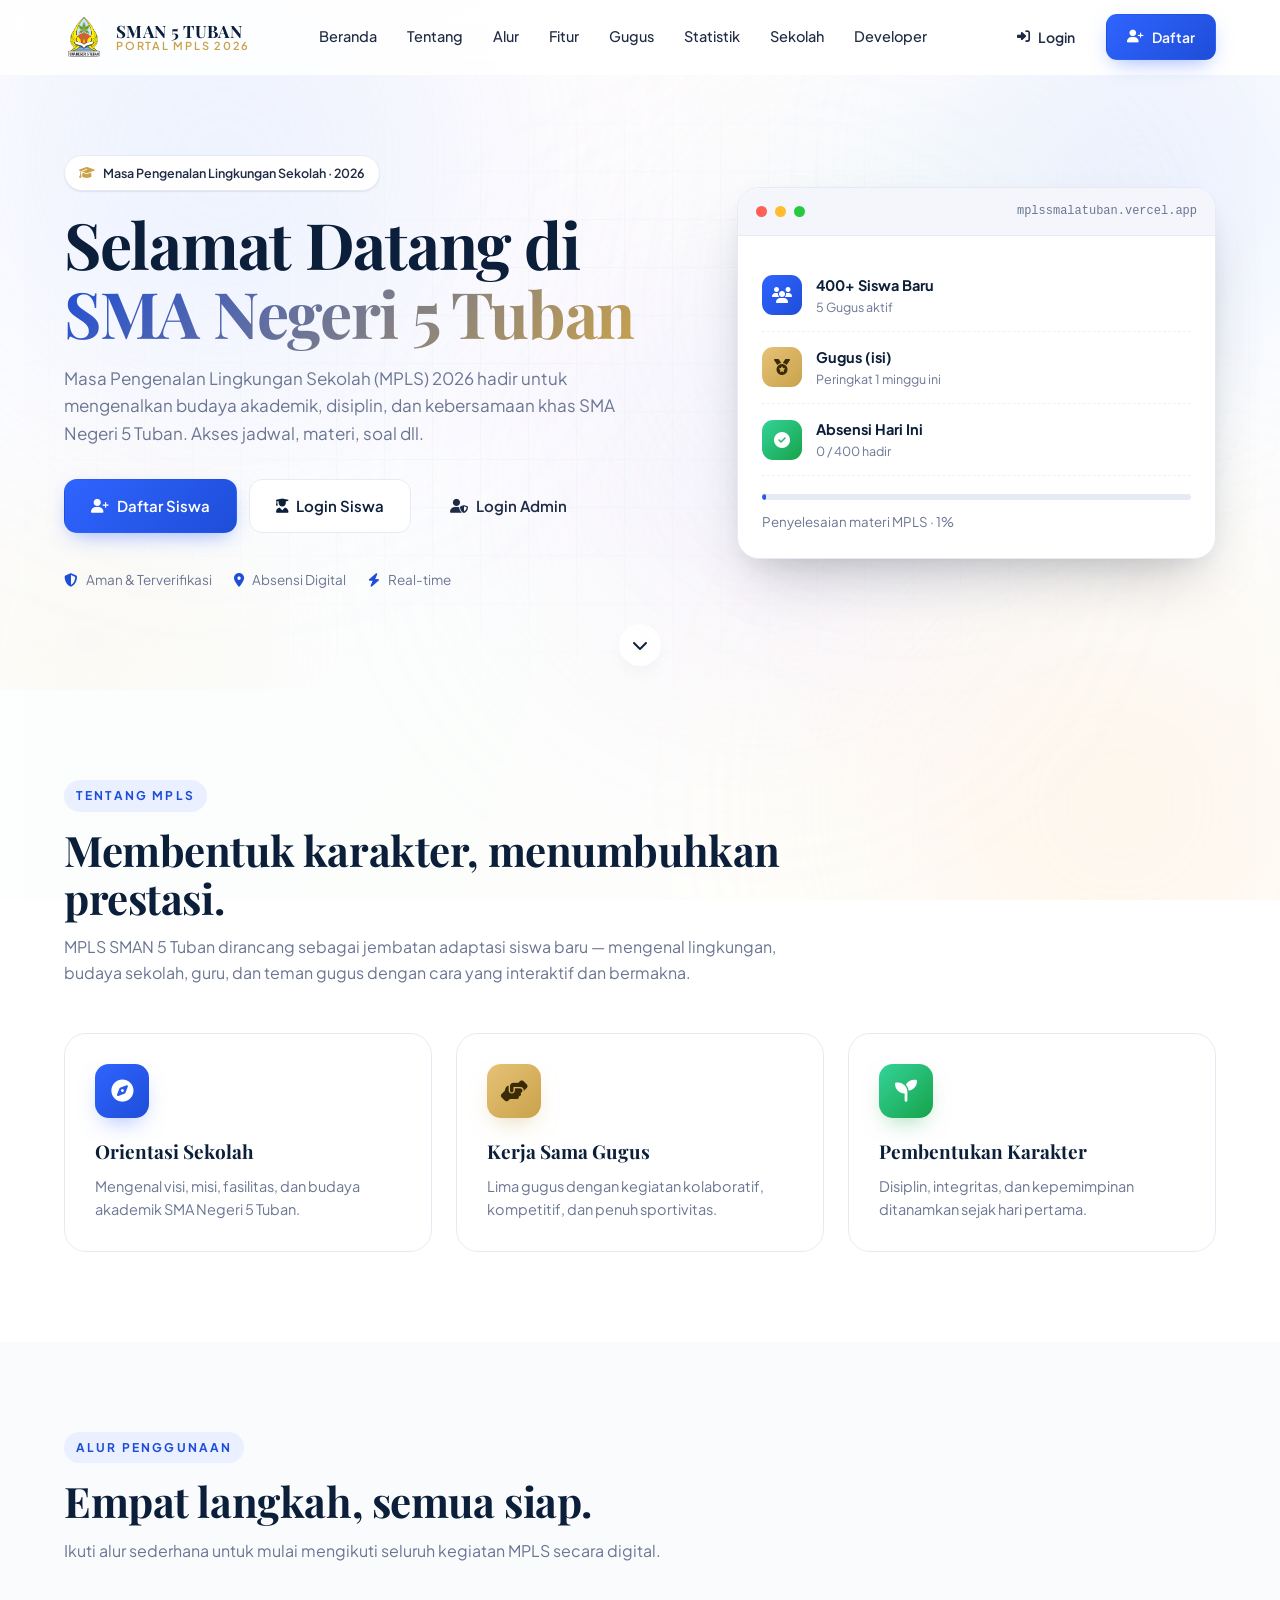
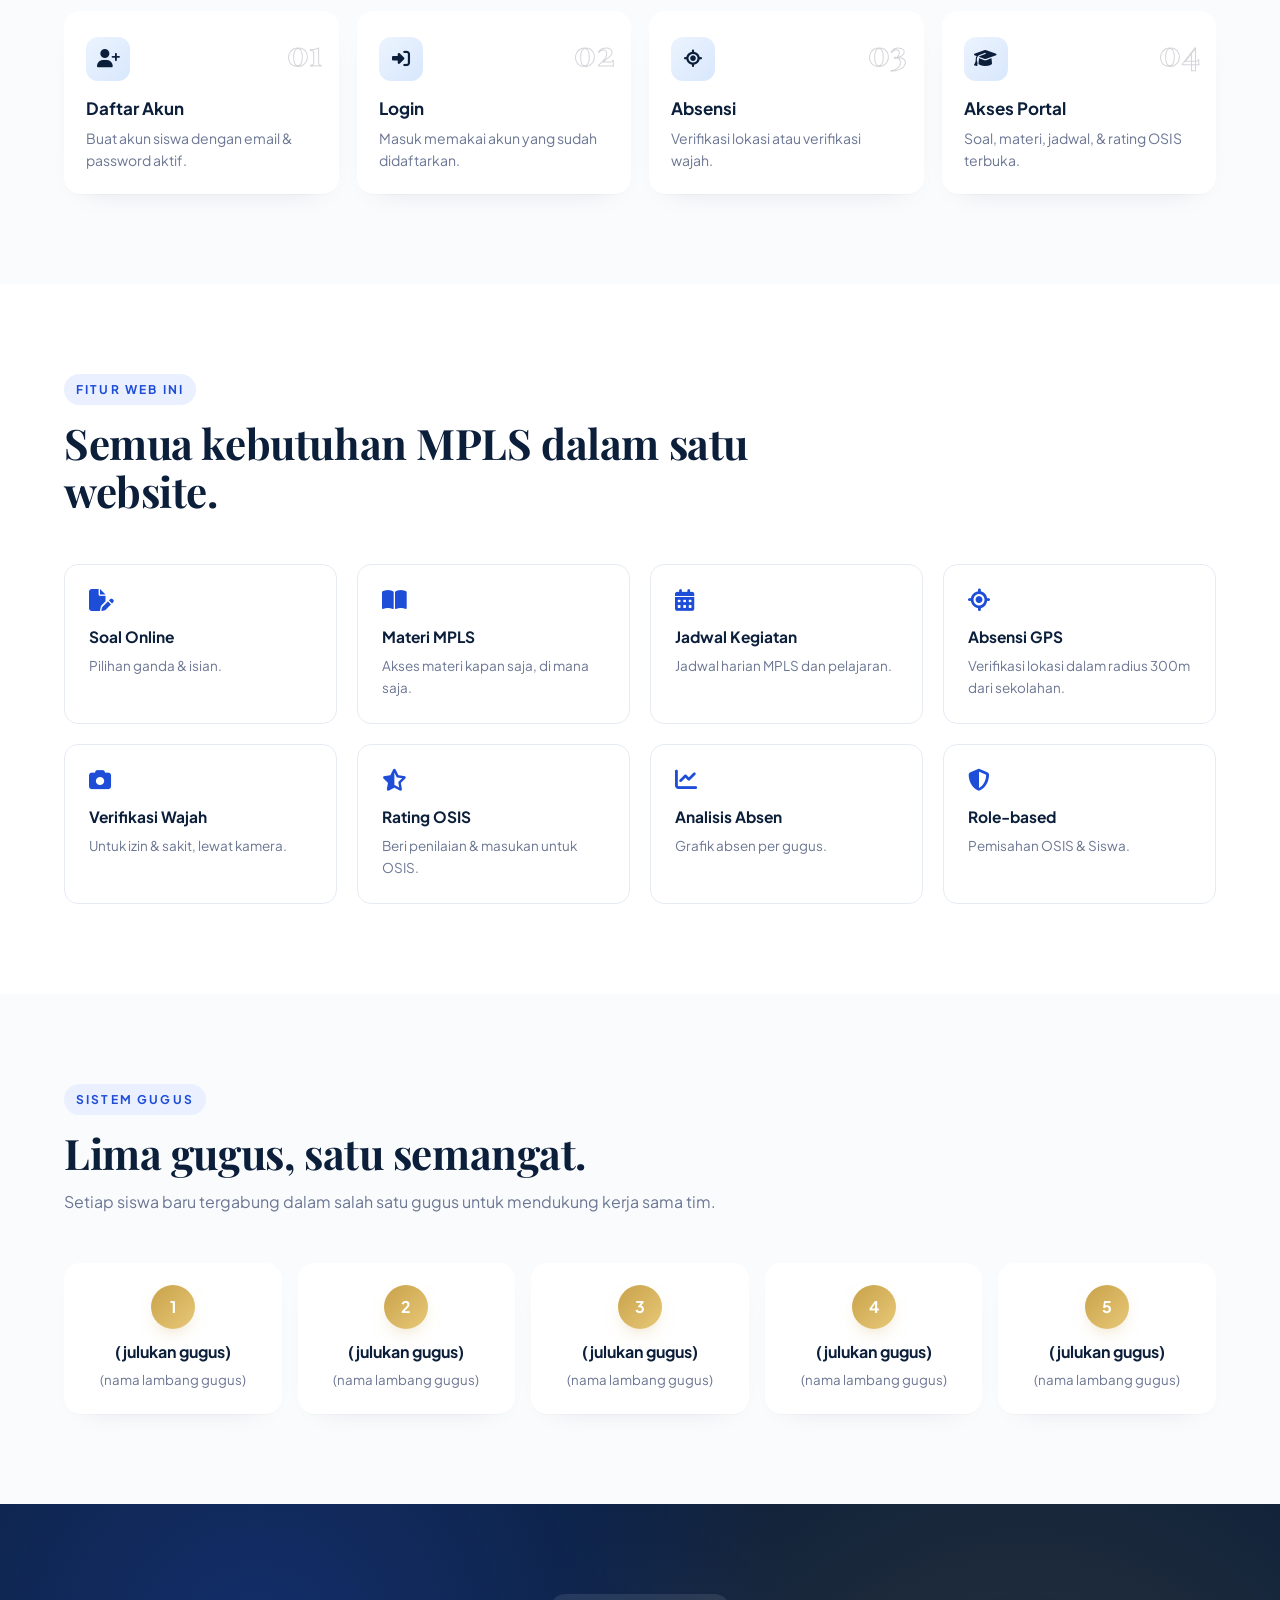
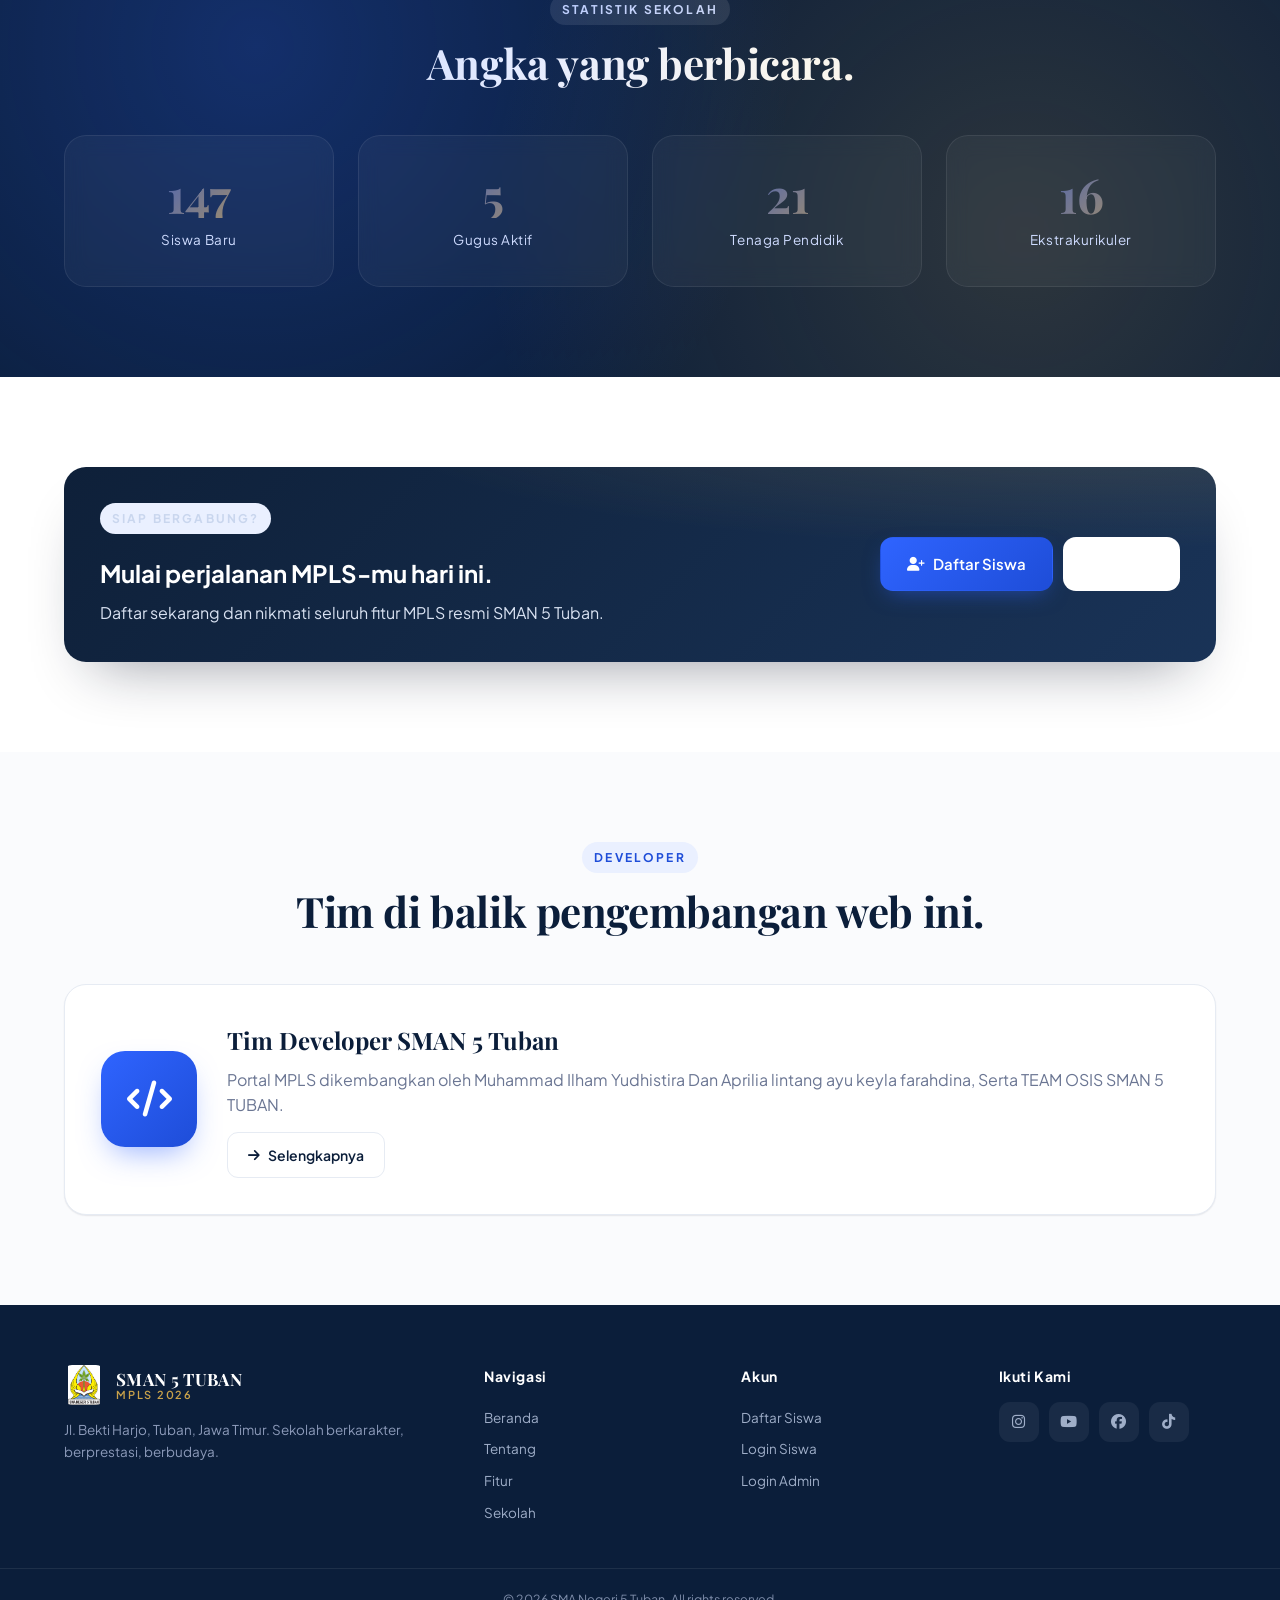
==== index.html @ ec3f6494 "Add files via upload" ====
<!DOCTYPE html>
<html lang="id">
<head>
<meta charset="UTF-8" />
<meta name="viewport" content="width=device-width, initial-scale=1.0" />
<title>SMA Negeri 5 Tuban — MPLS 2026 | Portal Resmi</title>
<meta name="description" content="Portal resmi MPLS SMA Negeri 5 Tuban. Pendaftaran siswa baru, materi, jadwal, soal, absensi GPS, dan rating OSIS dalam satu platform modern." />
<meta name="theme-color" content="#ffffff" />
<link rel="icon" href="logo.png" type="image/svg+xml" />
<link rel="preconnect" href="https://fonts.googleapis.com">
<link rel="preconnect" href="https://fonts.gstatic.com" crossorigin>
<link href="https://fonts.googleapis.com/css2?family=Plus+Jakarta+Sans:wght@300;400;500;600;700;800&family=Playfair+Display:wght@600;700&display=swap" rel="stylesheet">
<link rel="stylesheet" href="https://cdnjs.cloudflare.com/ajax/libs/font-awesome/6.5.1/css/all.min.css" />
<link rel="stylesheet" href="style.css" />
<link rel="stylesheet" href="fx.css" />
</head>
<body>

<!-- Loading Screen -->
<div id="loader" class="loader" aria-hidden="true">
  <div class="loader-inner">
    <div class="loader-logo">
      <img src="logo.png" alt="SMAN 5 Tuban" class="brand-logo" width="40" height="40" style="object-fit:contain;display:block" />
    </div>
    <div class="loader-bar"><span></span></div>
    <p>Memuat Portal MPLS…</p>
  </div>
</div>

<!-- Navbar -->
<header class="nav" id="nav">
  <div class="container nav-inner">
    <a href="index.html" class="brand">
      <img src="logo.png" alt="SMAN 5 Tuban" class="brand-logo" width="40" height="40" style="object-fit:contain;display:block" />
      <div class="brand-text">
        <strong>SMAN 5 TUBAN</strong>
        <span>Portal MPLS 2026</span>
      </div>
    </a>
    <nav class="nav-menu" id="navMenu">
      <a href="#beranda">Beranda</a>
      <a href="#tentang">Tentang</a>
      <a href="#alur">Alur</a>
      <a href="#fitur">Fitur</a>
      <a href="#gugus">Gugus</a>
      <a href="#statistik">Statistik</a>
      <a href="about.html">Sekolah</a>
      <a href="developer.html">Developer</a>
    </nav>
    <div class="nav-cta">
      <a href="login.html" class="btn btn-ghost"><i class="fa-solid fa-right-to-bracket"></i> Login</a>
      <a href="register.html" class="btn btn-primary"><i class="fa-solid fa-user-plus"></i> Daftar</a>
      <button class="nav-toggle" id="navToggle" aria-label="menu"><i class="fa-solid fa-bars"></i></button>
    </div>
  </div>
</header>

<!-- Hero -->
<section class="hero" id="beranda">
  <div class="hero-bg">
    <div class="orb orb-1"></div>
    <div class="orb orb-2"></div>
    <div class="grid-overlay"></div>
  </div>
  <div class="container hero-inner">
    <div class="hero-content reveal">
      <span class="tag"><i class="fa-solid fa-graduation-cap"></i> Masa Pengenalan Lingkungan Sekolah · 2026</span>
      <h1 class="display">Selamat Datang di <span class="grad">SMA Negeri 5 Tuban</span></h1>
      <p class="lead">Masa Pengenalan Lingkungan Sekolah (MPLS) 2026 hadir untuk mengenalkan budaya akademik, disiplin, dan kebersamaan khas SMA Negeri 5 Tuban. Akses jadwal, materi, soal dll.</p>
      <div class="hero-actions">
        <a href="register.html" class="btn btn-primary btn-lg"><i class="fa-solid fa-user-plus"></i> Daftar Siswa</a>
        <a href="login.html" class="btn btn-outline btn-lg"><i class="fa-solid fa-user-graduate"></i> Login Siswa</a>
        <a href="admin-login.html" class="btn btn-ghost btn-lg"><i class="fa-solid fa-user-shield"></i> Login Admin</a>
      </div>
      <div class="hero-meta">
        <div><i class="fa-solid fa-shield-halved"></i> Aman & Terverifikasi</div>
        <div><i class="fa-solid fa-location-dot"></i> Absensi Digital</div>
        <div><i class="fa-solid fa-bolt"></i> Real-time</div>
      </div>
    </div>
    <div class="hero-card reveal">
      <div class="hc-head">
        <div class="dot r"></div><div class="dot y"></div><div class="dot g"></div>
        <span>mplssmalatuban.vercel.app</span>
      </div>
      <div class="hc-body">
        <div class="hc-row">
          <div class="hc-icon blue"><i class="fa-solid fa-users"></i></div>
          <div><strong>400+ Siswa Baru</strong><span>5 Gugus aktif</span></div>
        </div>
        <div class="hc-row">
          <div class="hc-icon gold"><i class="fa-solid fa-medal"></i></div>
          <div><strong>Gugus (isi)</strong><span>Peringkat 1 minggu ini</span></div>
        </div>
        <div class="hc-row">
          <div class="hc-icon green"><i class="fa-solid fa-circle-check"></i></div>
          <div><strong>Absensi Hari Ini</strong><span>0 / 400 hadir</span></div>
        </div>
        <div class="hc-progress"><span style="width:1%"></span></div>
        <small>Penyelesaian materi MPLS · 1%</small>
      </div>
    </div>
  </div>
  <a href="#tentang" class="hero-scroll" aria-label="scroll"><i class="fa-solid fa-chevron-down"></i></a>
</section>

<!-- Tentang -->
<section class="section" id="tentang">
  <div class="container">
    <div class="section-head reveal">
      <span class="kicker">TENTANG MPLS</span>
      <h2>Membentuk karakter, menumbuhkan prestasi.</h2>
      <p>MPLS SMAN 5 Tuban dirancang sebagai jembatan adaptasi siswa baru — mengenal lingkungan, budaya sekolah, guru, dan teman gugus dengan cara yang interaktif dan bermakna.</p>
    </div>
    <div class="grid-3">
      <div class="card reveal">
        <div class="card-icon"><i class="fa-solid fa-compass"></i></div>
        <h3>Orientasi Sekolah</h3>
        <p>Mengenal visi, misi, fasilitas, dan budaya akademik SMA Negeri 5 Tuban.</p>
      </div>
      <div class="card reveal">
        <div class="card-icon gold"><i class="fa-solid fa-handshake-angle"></i></div>
        <h3>Kerja Sama Gugus</h3>
        <p>Lima gugus dengan kegiatan kolaboratif, kompetitif, dan penuh sportivitas.</p>
      </div>
      <div class="card reveal">
        <div class="card-icon green"><i class="fa-solid fa-seedling"></i></div>
        <h3>Pembentukan Karakter</h3>
        <p>Disiplin, integritas, dan kepemimpinan ditanamkan sejak hari pertama.</p>
      </div>
    </div>
  </div>
</section>

<!-- Alur -->
<section class="section section-alt" id="alur">
  <div class="container">
    <div class="section-head reveal">
      <span class="kicker">ALUR PENGGUNAAN</span>
      <h2>Empat langkah, semua siap.</h2>
      <p>Ikuti alur sederhana untuk mulai mengikuti seluruh kegiatan MPLS secara digital.</p>
    </div>
    <div class="steps">
      <div class="step reveal">
        <div class="step-num">01</div>
        <i class="fa-solid fa-user-plus"></i>
        <h4>Daftar Akun</h4>
        <p>Buat akun siswa dengan email & password aktif.</p>
      </div>
      <div class="step reveal">
        <div class="step-num">02</div>
        <i class="fa-solid fa-right-to-bracket"></i>
        <h4>Login</h4>
        <p>Masuk memakai akun yang sudah didaftarkan.</p>
      </div>
      <div class="step reveal">
        <div class="step-num">03</div>
        <i class="fa-solid fa-location-crosshairs"></i>
        <h4>Absensi</h4>
        <p>Verifikasi lokasi atau verifikasi wajah.</p>
      </div>
      <div class="step reveal">
        <div class="step-num">04</div>
        <i class="fa-solid fa-graduation-cap"></i>
        <h4>Akses Portal</h4>
        <p>Soal, materi, jadwal, & rating OSIS terbuka.</p>
      </div>
    </div>
  </div>
</section>

<!-- Fitur -->
<section class="section" id="fitur">
  <div class="container">
    <div class="section-head reveal">
      <span class="kicker">FITUR WEB INI</span>
      <h2>Semua kebutuhan MPLS dalam satu website.</h2>
    </div>
    <div class="grid-4">
      <div class="feature reveal"><i class="fa-solid fa-file-pen"></i><h4>Soal Online</h4><p>Pilihan ganda & isian.</p></div>
      <div class="feature reveal"><i class="fa-solid fa-book-open"></i><h4>Materi MPLS</h4><p>Akses materi kapan saja, di mana saja.</p></div>
      <div class="feature reveal"><i class="fa-solid fa-calendar-days"></i><h4>Jadwal Kegiatan</h4><p>Jadwal harian MPLS dan pelajaran.</p></div>
      <div class="feature reveal"><i class="fa-solid fa-location-crosshairs"></i><h4>Absensi GPS</h4><p>Verifikasi lokasi dalam radius 300m dari sekolahan.</p></div>
      <div class="feature reveal"><i class="fa-solid fa-camera"></i><h4>Verifikasi Wajah</h4><p>Untuk izin & sakit, lewat kamera.</p></div>
      <div class="feature reveal"><i class="fa-solid fa-star-half-stroke"></i><h4>Rating OSIS</h4><p>Beri penilaian & masukan untuk OSIS.</p></div>
      <div class="feature reveal"><i class="fa-solid fa-chart-line"></i><h4>Analisis Absen</h4><p>Grafik absen per gugus.</p></div>
      <div class="feature reveal"><i class="fa-solid fa-shield-halved"></i><h4>Role-based</h4><p>Pemisahan OSIS & Siswa.</p></div>
    </div>
  </div>
</section>

<!-- Gugus -->
<section class="section section-alt" id="gugus">
  <div class="container">
    <div class="section-head reveal">
      <span class="kicker">SISTEM GUGUS</span>
      <h2>Lima gugus, satu semangat.</h2>
      <p>Setiap siswa baru tergabung dalam salah satu gugus untuk mendukung kerja sama tim.</p>
    </div>
    <div class="gugus-grid">
      <div class="gugus reveal"><span class="g-no">1</span><strong>(julukan gugus)</strong><small>(nama lambang gugus)</small></div>
      <div class="gugus reveal"><span class="g-no">2</span><strong>(julukan gugus)</strong></strong><small>(nama lambang gugus)</small></small></div>
      <div class="gugus reveal"><span class="g-no">3</span><strong>(julukan gugus)</strong><small>(nama lambang gugus)</small></div>
      <div class="gugus reveal"><span class="g-no">4</span><strong>(julukan gugus)</strong><small>(nama lambang gugus)</small></div>
      <div class="gugus reveal"><span class="g-no">5</span><strong>(julukan gugus)</strong><small>(nama lambang gugus)</small></div>
    </div>
  </div>
</section>

<!-- Statistik -->
<section class="section stats-sec" id="statistik">
  <div class="container">
    <div class="section-head reveal center">
      <span class="kicker">STATISTIK SEKOLAH</span>
      <h2>Angka yang berbicara.</h2>
    </div>
    <div class="stats">
      <div class="stat reveal"><strong data-count="400">0</strong><span>Siswa Baru</span></div>
      <div class="stat reveal"><strong data-count="5">0</strong><span>Gugus Aktif</span></div>
      <div class="stat reveal"><strong data-count="48">0</strong><span>Tenaga Pendidik</span></div>
      <div class="stat reveal"><strong data-count="16">0</strong><span>Ekstrakurikuler</span></div>
    </div>
  </div>
</section>

<!-- CTA -->
<section class="section cta-sec">
  <div class="container">
    <div class="cta-card reveal">
      <div>
        <span class="kicker">SIAP BERGABUNG?</span>
        <h2>Mulai perjalanan MPLS-mu hari ini.</h2>
        <p>Daftar sekarang dan nikmati seluruh fitur MPLS resmi SMAN 5 Tuban.</p>
      </div>
      <div class="cta-actions">
        <a href="register.html" class="btn btn-primary btn-lg"><i class="fa-solid fa-user-plus"></i> Daftar Siswa</a>
        <a href="login.html" class="btn btn-outline btn-lg"><i class="fa-solid fa-right-to-bracket"></i> Login</a>
      </div>
    </div>
  </div>
</section>

<!-- Developer -->
<section class="section dev-sec">
  <div class="container">
    <div class="section-head reveal center">
      <span class="kicker">DEVELOPER</span>
      <h2>Tim di balik pengembangan web ini.</h2>
    </div>
    <div class="dev-card reveal">
      <div class="dev-avatar"><i class="fa-solid fa-code"></i></div>
      <div>
        <h3>Tim Developer SMAN 5 Tuban</h3>
        <p>Portal MPLS dikembangkan oleh Muhammad Ilham Yudhistira Dan Aprilia lintang ayu keyla farahdina, Serta TEAM OSIS SMAN 5 TUBAN.</p>
        <a href="developer.html" class="btn btn-outline"><i class="fa-solid fa-arrow-right"></i> Selengkapnya</a>
      </div>
    </div>
  </div>
</section>

<!-- Footer -->
<footer class="footer">
  <div class="container footer-inner">
    <div>
      <div class="brand">
        <img src="logo.png" alt="SMAN 5 Tuban" class="brand-logo" width="40" height="40" style="object-fit:contain;display:block" />
        <div class="brand-text"><strong>SMAN 5 TUBAN</strong><span>MPLS 2026</span></div>
      </div>
      <p class="muted">Jl. Bekti Harjo, Tuban, Jawa Timur. Sekolah berkarakter, berprestasi, berbudaya.</p>
    </div>
    <div>
      <h5>Navigasi</h5>
      <a href="#beranda">Beranda</a><a href="#tentang">Tentang</a><a href="#fitur">Fitur</a><a href="about.html">Sekolah</a>
    </div>
    <div>
      <h5>Akun</h5>
      <a href="register.html">Daftar Siswa</a><a href="login.html">Login Siswa</a><a href="admin-login.html">Login Admin</a>
    </div>
    <div>
      <h5>Ikuti Kami</h5>
      <div class="socials">
        <a href="https://www.instagram.com/sman5tuban?igsh=MTJiY3ZqaW5rM3ZlZg==" aria-label="Instagram"><i class="fa-brands fa-instagram"></i></a>
        <a href="https://youtube.com/@sman5tuban979?si=VHBuneJdrgLgwKw8" aria-label="YouTube"><i class="fa-brands fa-youtube"></i></a>
        <a href="https://www.facebook.com/SMANEGERILIMATUBAN" aria-label="Facebook"><i class="fa-brands fa-facebook"></i></a>
        <a href="#" aria-label="TikTok"><i class="fa-brands fa-tiktok"></i></a>
      </div>
    </div>
  </div>
  <div class="footer-bot"><div class="container">© <span data-year>2026</span> SMA Negeri 5 Tuban. All rights reserved.</div></div>
</footer>

<div id="toast-root"></div>

<script src="ui.js"></script>
<script src="fx.js" defer></script>
</body>
</html>
---- style.css ----
/* ========================================================
   SMAN 5 TUBAN — Portal MPLS
   Design System: White-dominant, Premium, Modern
   Accents: Royal Blue + Gold + Soft Gray
   ======================================================== */

:root{
  --white:#ffffff;
  --bg:#fafbfd;
  --bg-soft:#f4f6fb;
  --ink:#0b1e3a;
  --ink-2:#1f2a44;
  --muted:#6b7693;
  --line:#e6ebf3;
  --line-2:#eef1f7;

  --blue:#1e4dd8;
  --blue-2:#2f64ff;
  --blue-soft:#eaf0ff;
  --gold:#c9a24a;
  --gold-2:#e6c277;
  --gold-soft:#fbf3df;
  --green:#16a34a;
  --green-soft:#e6f7ec;
  --red:#dc2626;

  --radius:14px;
  --radius-lg:22px;
  --shadow-sm:0 1px 2px rgba(15,23,42,.05), 0 1px 1px rgba(15,23,42,.04);
  --shadow:0 10px 30px -12px rgba(15,23,42,.15), 0 4px 12px -6px rgba(15,23,42,.08);
  --shadow-lg:0 30px 60px -20px rgba(15,23,42,.25), 0 10px 30px -10px rgba(15,23,42,.1);

  --grad-blue:linear-gradient(135deg,#2f64ff 0%, #1e4dd8 100%);
  --grad-gold:linear-gradient(135deg,#e6c277 0%, #c9a24a 100%);
  --grad-text:linear-gradient(135deg,#1e4dd8 0%, #c9a24a 100%);

  --font-sans:'Plus Jakarta Sans', system-ui, -apple-system, Segoe UI, Roboto, sans-serif;
  --font-display:'Playfair Display', Georgia, serif;

  --ease:cubic-bezier(.2,.8,.2,1);
}

*{box-sizing:border-box;margin:0;padding:0}
html{scroll-behavior:smooth}
body{
  font-family:var(--font-sans);
  color:var(--ink);
  background:var(--white);
  line-height:1.6;
  -webkit-font-smoothing:antialiased;
  overflow-x:hidden;
}
a{color:inherit;text-decoration:none}
img,svg{max-width:100%;display:block}
button{font:inherit;cursor:pointer;border:0;background:none;color:inherit}
input,textarea,select{font:inherit;color:inherit}

.container{max-width:1200px;margin:0 auto;padding:0 24px}

/* ===== Loader ===== */
.loader{position:fixed;inset:0;background:#fff;display:flex;align-items:center;justify-content:center;z-index:9999;transition:opacity .6s var(--ease), visibility .6s}
.loader.hide{opacity:0;visibility:hidden}
.loader-inner{text-align:center;color:var(--blue)}
.loader-logo{margin:0 auto 18px;animation:pulse 1.8s ease-in-out infinite}
.loader-bar{width:220px;height:4px;background:var(--line);border-radius:99px;overflow:hidden;margin:14px auto}
.loader-bar span{display:block;width:40%;height:100%;background:var(--grad-blue);border-radius:99px;animation:slide 1.4s var(--ease) infinite}
.loader p{color:var(--muted);font-size:13px;letter-spacing:.04em}
@keyframes slide{0%{transform:translateX(-100%)}100%{transform:translateX(350%)}}
@keyframes pulse{50%{transform:scale(1.06)}}

/* ===== Navbar ===== */
.nav{position:sticky;top:0;z-index:100;background:rgba(255,255,255,.85);backdrop-filter:saturate(180%) blur(14px);border-bottom:1px solid transparent;transition:border-color .3s, box-shadow .3s}
.nav.scrolled{border-color:var(--line);box-shadow:var(--shadow-sm)}
.nav-inner{display:flex;align-items:center;justify-content:space-between;height:74px;gap:24px}
.brand{display:flex;align-items:center;gap:12px;color:var(--blue)}
.brand-text{display:flex;flex-direction:column;line-height:1.1}
.brand-text strong{font-family:var(--font-display);font-size:17px;color:var(--ink);letter-spacing:.02em}
.brand-text span{font-size:11px;color:var(--gold);font-weight:600;letter-spacing:.16em;text-transform:uppercase}

.nav-menu{display:flex;gap:30px}
.nav-menu a{color:var(--ink-2);font-weight:500;font-size:14.5px;position:relative;padding:6px 0;transition:color .25s}
.nav-menu a::after{content:'';position:absolute;left:0;right:0;bottom:0;height:2px;background:var(--grad-blue);border-radius:2px;transform:scaleX(0);transform-origin:left;transition:transform .35s var(--ease)}
.nav-menu a:hover{color:var(--blue)}
.nav-menu a:hover::after{transform:scaleX(1)}

.nav-cta{display:flex;align-items:center;gap:10px}
.nav-toggle{display:none;width:42px;height:42px;border-radius:10px;border:1px solid var(--line);color:var(--ink)}

/* ===== Buttons ===== */
.btn{display:inline-flex;align-items:center;gap:8px;padding:11px 20px;border-radius:11px;font-weight:600;font-size:14px;transition:transform .2s var(--ease), box-shadow .25s, background .25s, color .25s, border-color .25s;white-space:nowrap;border:1px solid transparent}
.btn-lg{padding:14px 26px;font-size:15px;border-radius:13px}
.btn i{font-size:.95em}
.btn-primary{background:var(--grad-blue);color:#fff;box-shadow:0 8px 22px -8px rgba(47,100,255,.55)}
.btn-primary:hover{transform:translateY(-2px);box-shadow:0 14px 30px -8px rgba(47,100,255,.65)}
.btn-outline{background:#fff;color:var(--ink);border-color:var(--line)}
.btn-outline:hover{border-color:var(--blue);color:var(--blue);transform:translateY(-2px)}
.btn-ghost{background:transparent;color:var(--ink-2)}
.btn-ghost:hover{background:var(--bg-soft);color:var(--blue)}
.btn-gold{background:var(--grad-gold);color:#3a2a06;box-shadow:0 8px 22px -8px rgba(201,162,74,.55)}
.btn-gold:hover{transform:translateY(-2px)}
.btn-danger{background:#fef2f2;color:var(--red);border-color:#fecaca}
.btn-danger:hover{background:var(--red);color:#fff}
.btn-block{width:100%;justify-content:center}
.btn[disabled]{opacity:.6;cursor:not-allowed;transform:none!important}

.btn .spinner{width:14px;height:14px;border:2px solid currentColor;border-right-color:transparent;border-radius:50%;animation:spin .7s linear infinite}
@keyframes spin{to{transform:rotate(360deg)}}

/* ===== Hero ===== */
.hero{position:relative;padding:80px 0 100px;overflow:hidden}
.hero-bg{position:absolute;inset:0;pointer-events:none}
.orb{position:absolute;border-radius:50%;filter:blur(80px);opacity:.5}
.orb-1{width:520px;height:520px;background:radial-gradient(circle,#cfdcff 0%,transparent 65%);top:-160px;right:-120px;animation:float 14s ease-in-out infinite}
.orb-2{width:420px;height:420px;background:radial-gradient(circle,#fbf3df 0%,transparent 65%);bottom:-160px;left:-120px;animation:float 16s ease-in-out -4s infinite}
@keyframes float{50%{transform:translate(20px,-30px)}}
.grid-overlay{position:absolute;inset:0;background-image:linear-gradient(var(--line-2) 1px, transparent 1px),linear-gradient(90deg, var(--line-2) 1px, transparent 1px);background-size:48px 48px;mask-image:radial-gradient(ellipse at center, #000 30%, transparent 75%);opacity:.5}

.hero-inner{display:grid;grid-template-columns:1.15fr .9fr;gap:60px;align-items:center;position:relative}
.tag{display:inline-flex;align-items:center;gap:8px;background:#fff;border:1px solid var(--line);padding:7px 14px;border-radius:99px;font-size:12.5px;color:var(--ink-2);font-weight:600;box-shadow:var(--shadow-sm)}
.tag i{color:var(--gold)}
.display{font-family:var(--font-display);font-size:clamp(36px,5.2vw,64px);font-weight:700;line-height:1.08;letter-spacing:-.02em;margin:18px 0 18px}
.grad{background:var(--grad-text);-webkit-background-clip:text;background-clip:text;color:transparent}
.lead{font-size:17px;color:var(--muted);max-width:560px;margin-bottom:32px}
.hero-actions{display:flex;flex-wrap:wrap;gap:12px;margin-bottom:36px}
.hero-meta{display:flex;flex-wrap:wrap;gap:22px;color:var(--muted);font-size:13.5px}
.hero-meta i{color:var(--blue);margin-right:6px}

.hero-card{background:#fff;border:1px solid var(--line);border-radius:var(--radius-lg);box-shadow:var(--shadow-lg);overflow:hidden;transform:perspective(1200px) rotateY(-4deg) rotateX(2deg);transition:transform .5s var(--ease)}
.hero-card:hover{transform:perspective(1200px) rotateY(-1deg) rotateX(0)}
.hc-head{display:flex;align-items:center;gap:8px;padding:14px 18px;background:var(--bg-soft);border-bottom:1px solid var(--line);font-size:12px;color:var(--muted)}
.hc-head .dot{width:11px;height:11px;border-radius:50%}
.hc-head .r{background:#ff6058}.hc-head .y{background:#ffbd2e}.hc-head .g{background:#27c93f}
.hc-head span{margin-left:auto;font-family:ui-monospace, Menlo, monospace}
.hc-body{padding:24px}
.hc-row{display:flex;gap:14px;align-items:center;padding:14px 0;border-bottom:1px dashed var(--line-2)}
.hc-row:last-of-type{border:0}
.hc-row strong{display:block;font-size:14.5px}
.hc-row span{display:block;color:var(--muted);font-size:12.5px}
.hc-icon{width:40px;height:40px;border-radius:11px;display:grid;place-items:center;color:#fff;flex:none}
.hc-icon.blue{background:var(--grad-blue)}
.hc-icon.gold{background:var(--grad-gold);color:#3a2a06}
.hc-icon.green{background:linear-gradient(135deg,#34d399,#16a34a)}
.hc-progress{height:6px;background:var(--line);border-radius:99px;margin:18px 0 8px;overflow:hidden}
.hc-progress span{display:block;height:100%;background:var(--grad-blue);border-radius:99px;animation:fillBar 1.6s var(--ease)}
@keyframes fillBar{from{width:0}}
.hc-body small{color:var(--muted)}

/* ===== Sections ===== */
.section{padding:90px 0}
.section-alt{background:var(--bg)}
.section-head{max-width:720px;margin:0 0 48px}
.section-head.center{margin-left:auto;margin-right:auto;text-align:center}
.kicker{display:inline-block;font-size:12px;font-weight:700;letter-spacing:.18em;color:var(--blue);background:var(--blue-soft);padding:6px 12px;border-radius:99px;margin-bottom:14px}
.section-head h2{font-family:var(--font-display);font-size:clamp(28px,3.4vw,42px);line-height:1.15;letter-spacing:-.01em;margin-bottom:12px}
.section-head p{color:var(--muted);font-size:16px}

.grid-3{display:grid;grid-template-columns:repeat(3,1fr);gap:24px}
.grid-4{display:grid;grid-template-columns:repeat(4,1fr);gap:20px}
.card{background:#fff;border:1px solid var(--line);border-radius:var(--radius-lg);padding:30px;transition:transform .35s var(--ease), box-shadow .35s, border-color .35s}
.card:hover{transform:translateY(-6px);box-shadow:var(--shadow);border-color:#dde4f0}
.card-icon{width:54px;height:54px;border-radius:14px;display:grid;place-items:center;font-size:22px;color:#fff;background:var(--grad-blue);margin-bottom:18px;box-shadow:0 10px 24px -10px rgba(47,100,255,.55)}
.card-icon.gold{background:var(--grad-gold);color:#3a2a06;box-shadow:0 10px 24px -10px rgba(201,162,74,.55)}
.card-icon.green{background:linear-gradient(135deg,#34d399,#16a34a);box-shadow:0 10px 24px -10px rgba(22,163,74,.5)}
.card h3{font-size:19px;margin-bottom:8px;font-family:var(--font-display)}
.card p{color:var(--muted);font-size:14.5px}

.feature{background:#fff;border:1px solid var(--line);border-radius:var(--radius);padding:24px;transition:transform .3s var(--ease), border-color .3s}
.feature:hover{transform:translateY(-4px);border-color:var(--blue)}
.feature i{font-size:22px;color:var(--blue);margin-bottom:14px;display:block}
.feature h4{font-size:15.5px;margin-bottom:6px}
.feature p{font-size:13.5px;color:var(--muted)}

/* Stats */
.stats-sec{background:var(--ink);color:#fff;position:relative;overflow:hidden}
.stats-sec::before{content:'';position:absolute;inset:0;background:radial-gradient(circle at 20% 30%, rgba(47,100,255,.25), transparent 50%),radial-gradient(circle at 80% 70%, rgba(201,162,74,.18), transparent 50%)}
.stats-sec .section-head h2,.stats-sec .section-head p{color:#fff}
.stats-sec .kicker{background:rgba(255,255,255,.1);color:#cfdcff}
.stats{display:grid;grid-template-columns:repeat(4,1fr);gap:24px;position:relative}
.stat{background:rgba(255,255,255,.04);border:1px solid rgba(255,255,255,.08);border-radius:var(--radius-lg);padding:34px 24px;text-align:center;backdrop-filter:blur(10px);transition:transform .35s var(--ease),background .3s}
.stat:hover{transform:translateY(-6px);background:rgba(255,255,255,.07)}
.stat strong{display:block;font-family:var(--font-display);font-size:48px;line-height:1;background:var(--grad-text);-webkit-background-clip:text;background-clip:text;color:transparent;margin-bottom:8px}
.stat span{color:#cfdcff;font-size:13.5px;letter-spacing:.04em}

/* Developer card */
.dev-sec{background:var(--bg)}
.dev-card{display:grid;grid-template-columns:auto 1fr;gap:30px;background:#fff;border:1px solid var(--line);border-radius:var(--radius-lg);padding:36px;align-items:center;box-shadow:var(--shadow-sm)}
.dev-avatar{width:96px;height:96px;border-radius:24px;display:grid;place-items:center;font-size:36px;background:var(--grad-blue);color:#fff;box-shadow:0 14px 30px -10px rgba(47,100,255,.5)}
.dev-card h3{font-family:var(--font-display);font-size:24px;margin-bottom:8px}
.dev-card p{color:var(--muted);margin-bottom:14px}

/* Footer */
.footer{background:#0b1e3a;color:#cfd8eb;padding:60px 0 0;margin-top:0}
.footer-inner{display:grid;grid-template-columns:1.4fr .8fr .8fr .8fr;gap:40px;padding-bottom:40px}
.footer .brand{color:#fff;margin-bottom:14px}
.footer .brand-text strong{color:#fff}
.footer .muted{color:#8c9ab9;font-size:13.5px;max-width:340px}
.footer h5{color:#fff;font-size:14px;margin-bottom:14px;letter-spacing:.04em}
.footer a{display:block;color:#9faec8;font-size:13.5px;padding:5px 0;transition:color .2s, transform .2s}
.footer a:hover{color:#fff;transform:translateX(3px)}
.socials{display:flex;gap:10px}
.socials a{width:40px;height:40px;border-radius:11px;background:rgba(255,255,255,.06);display:grid;place-items:center;font-size:15px}
.socials a:hover{background:var(--blue);transform:translateY(-3px)}
.footer-bot{border-top:1px solid rgba(255,255,255,.08);padding:20px 0;font-size:12.5px;color:#7c8ba8;text-align:center}

/* ===== Reveal animation ===== */
.reveal{opacity:0;transform:translateY(28px);transition:opacity .8s var(--ease), transform .8s var(--ease)}
.reveal.in{opacity:1;transform:none}

/* ===== Toast ===== */
#toast-root{position:fixed;top:24px;right:24px;z-index:10000;display:flex;flex-direction:column;gap:10px}
.toast{min-width:280px;max-width:380px;background:#fff;border:1px solid var(--line);border-left:4px solid var(--blue);border-radius:12px;padding:14px 16px;display:flex;gap:12px;align-items:flex-start;box-shadow:var(--shadow-lg);animation:toastIn .35s var(--ease)}
.toast.success{border-left-color:var(--green)}
.toast.error{border-left-color:var(--red)}
.toast.warning{border-left-color:var(--gold)}
.toast i{font-size:18px;color:var(--blue);margin-top:2px}
.toast.success i{color:var(--green)}
.toast.error i{color:var(--red)}
.toast.warning i{color:var(--gold)}
.toast strong{display:block;font-size:14px;margin-bottom:2px}
.toast p{font-size:13px;color:var(--muted);margin:0}
.toast.out{animation:toastOut .3s var(--ease) forwards}
@keyframes toastIn{from{opacity:0;transform:translateX(40px) scale(.95)}}
@keyframes toastOut{to{opacity:0;transform:translateX(40px) scale(.95)}}

/* ===== Auth pages ===== */
.auth-wrap{min-height:100vh;display:grid;grid-template-columns:1fr 1fr;background:#fff}
.auth-side{position:relative;background:var(--ink);color:#fff;padding:60px;display:flex;flex-direction:column;justify-content:space-between;overflow:hidden}
.auth-side::before{content:'';position:absolute;inset:0;background:radial-gradient(circle at 30% 20%, rgba(47,100,255,.3), transparent 50%), radial-gradient(circle at 70% 80%, rgba(201,162,74,.2), transparent 50%)}
.auth-side > *{position:relative;z-index:1}
.auth-side .brand{color:#fff}
.auth-side .brand-text strong{color:#fff}
.auth-pitch h2{font-family:var(--font-display);font-size:42px;line-height:1.15;margin-bottom:12px}
.auth-pitch p{color:#cfd8eb;max-width:380px}
.auth-bullets{display:flex;flex-direction:column;gap:10px;margin-top:24px}
.auth-bullets div{display:flex;align-items:center;gap:10px;color:#cfd8eb;font-size:14px}
.auth-bullets i{color:var(--gold-2)}

.auth-form-wrap{display:flex;align-items:center;justify-content:center;padding:40px}
.auth-form{width:100%;max-width:420px}
.auth-form h1{font-family:var(--font-display);font-size:32px;margin-bottom:6px}
.auth-form .sub{color:var(--muted);margin-bottom:30px}
.field{margin-bottom:16px}
.field label{display:block;font-size:13px;font-weight:600;color:var(--ink-2);margin-bottom:6px}
.field .ctrl{position:relative}
.field .ctrl i{position:absolute;left:14px;top:50%;transform:translateY(-50%);color:var(--muted);font-size:14px}
.field input, .field select, .field textarea{width:100%;padding:12px 14px 12px 40px;border:1px solid var(--line);border-radius:11px;background:#fff;transition:border-color .2s, box-shadow .2s;font-size:14.5px}
.field textarea{padding-left:14px;min-height:90px;resize:vertical}
.field select{padding-left:40px;appearance:none;background-image:url("data:image/svg+xml,%3Csvg xmlns='http://www.w3.org/2000/svg' width='12' height='8' viewBox='0 0 12 8'%3E%3Cpath fill='%236b7693' d='M6 8 0 0h12z'/%3E%3C/svg%3E");background-repeat:no-repeat;background-position:right 14px center}
.field input:focus, .field select:focus, .field textarea:focus{outline:0;border-color:var(--blue);box-shadow:0 0 0 4px rgba(47,100,255,.12)}
.field .err{display:block;color:var(--red);font-size:12px;margin-top:4px;min-height:14px}
.field-row{display:grid;grid-template-columns:1fr 1fr;gap:14px}
.auth-foot{margin-top:18px;text-align:center;color:var(--muted);font-size:14px}
.auth-foot a{color:var(--blue);font-weight:600}
.auth-back{position:absolute;top:24px;left:24px;color:#fff;font-size:13px;display:flex;align-items:center;gap:6px;opacity:.8;z-index:2}
.auth-back:hover{opacity:1}

/* ===== Dashboard layout ===== */
.app{display:grid;grid-template-columns:260px 1fr;min-height:100vh;background:var(--bg)}
.sidebar{background:#fff;border-right:1px solid var(--line);display:flex;flex-direction:column;position:sticky;top:0;height:100vh;overflow-y:auto}
.sidebar.admin{background:#0b1e3a;border-right-color:rgba(255,255,255,.06);color:#cfd8eb}
.sb-head{padding:22px 22px;display:flex;gap:12px;align-items:center;border-bottom:1px solid var(--line)}
.sidebar.admin .sb-head{border-bottom-color:rgba(255,255,255,.06)}
.sb-head .brand-text strong{font-size:15px}
.sidebar.admin .brand-text strong{color:#fff}
.sb-section{padding:18px 14px 6px;font-size:11px;letter-spacing:.18em;color:var(--muted);font-weight:700}
.sidebar.admin .sb-section{color:#7c8ba8}
.sb-nav{display:flex;flex-direction:column;padding:0 10px;gap:2px}
.sb-link{display:flex;align-items:center;gap:12px;padding:11px 14px;border-radius:10px;color:var(--ink-2);font-size:14px;font-weight:500;transition:background .2s, color .2s, transform .2s}
.sb-link i{width:20px;text-align:center;font-size:14px;color:var(--muted)}
.sb-link:hover{background:var(--bg-soft);color:var(--blue)}
.sb-link:hover i{color:var(--blue)}
.sb-link.active{background:var(--blue-soft);color:var(--blue)}
.sb-link.active i{color:var(--blue)}
.sidebar.admin .sb-link{color:#cfd8eb}
.sidebar.admin .sb-link i{color:#8c9ab9}
.sidebar.admin .sb-link:hover{background:rgba(255,255,255,.06);color:#fff}
.sidebar.admin .sb-link:hover i{color:var(--gold-2)}
.sidebar.admin .sb-link.active{background:linear-gradient(90deg, rgba(47,100,255,.18), rgba(47,100,255,.04));color:#fff;border-left:3px solid var(--gold-2);padding-left:11px}
.sidebar.admin .sb-link.active i{color:var(--gold-2)}
.sb-foot{margin-top:auto;padding:18px;border-top:1px solid var(--line)}
.sidebar.admin .sb-foot{border-top-color:rgba(255,255,255,.06)}
.sb-user{display:flex;align-items:center;gap:10px;padding:8px;border-radius:10px}
.sb-user .av{width:36px;height:36px;border-radius:50%;background:var(--grad-blue);color:#fff;display:grid;place-items:center;font-weight:700;font-size:13px}
.sidebar.admin .sb-user .av{background:var(--grad-gold);color:#3a2a06}
.sb-user strong{display:block;font-size:13.5px;line-height:1.2}
.sb-user span{display:block;font-size:11.5px;color:var(--muted)}
.sidebar.admin .sb-user span{color:#8c9ab9}

.main{display:flex;flex-direction:column;min-width:0}
.topbar{background:#fff;border-bottom:1px solid var(--line);padding:14px 28px;display:flex;align-items:center;gap:14px;position:sticky;top:0;z-index:50}
.topbar h1{font-family:var(--font-display);font-size:22px;margin:0}
.topbar .top-actions{margin-left:auto;display:flex;gap:10px;align-items:center}
.icon-btn{width:42px;height:42px;border-radius:11px;border:1px solid var(--line);background:#fff;display:grid;place-items:center;color:var(--ink-2);transition:all .2s}
.icon-btn:hover{color:var(--blue);border-color:var(--blue)}
.sb-toggle{display:none}
.content{padding:28px;animation:pageIn .5s var(--ease)}
@keyframes pageIn{from{opacity:0;transform:translateY(10px)}}

/* dashboard cards */
.kpi-grid{display:grid;grid-template-columns:repeat(4,1fr);gap:18px;margin-bottom:24px}
.kpi{background:#fff;border:1px solid var(--line);border-radius:var(--radius);padding:20px;transition:transform .25s, box-shadow .25s}
.kpi:hover{transform:translateY(-3px);box-shadow:var(--shadow-sm)}
.kpi-top{display:flex;justify-content:space-between;align-items:center;margin-bottom:8px;color:var(--muted);font-size:13px;font-weight:600}
.kpi-top i{width:36px;height:36px;border-radius:10px;display:grid;place-items:center;background:var(--blue-soft);color:var(--blue)}
.kpi strong{font-family:var(--font-display);font-size:30px;display:block;margin:4px 0}
.kpi small{color:var(--green);font-weight:600}

.panel{background:#fff;border:1px solid var(--line);border-radius:var(--radius-lg);padding:24px;margin-bottom:20px}
.panel-head{display:flex;justify-content:space-between;align-items:center;margin-bottom:18px;gap:12px;flex-wrap:wrap}
.panel-head h3{font-family:var(--font-display);font-size:20px}
.panel-head .actions{display:flex;gap:8px;flex-wrap:wrap}

/* Tables */
.table-wrap{overflow-x:auto}
table.tbl{width:100%;border-collapse:separate;border-spacing:0;font-size:14px}
table.tbl th, table.tbl td{padding:13px 14px;text-align:left;border-bottom:1px solid var(--line-2)}
table.tbl thead th{background:var(--bg);color:var(--muted);font-size:12px;letter-spacing:.04em;text-transform:uppercase;font-weight:700}
table.tbl tbody tr{transition:background .15s}
table.tbl tbody tr:hover{background:var(--bg-soft)}
.badge{display:inline-flex;align-items:center;gap:6px;padding:4px 10px;border-radius:99px;font-size:11.5px;font-weight:700;letter-spacing:.02em}
.badge.blue{background:var(--blue-soft);color:var(--blue)}
.badge.gold{background:var(--gold-soft);color:#7a5d18}
.badge.green{background:var(--green-soft);color:#0d6b34}
.badge.red{background:#fef2f2;color:var(--red)}
.badge.gray{background:var(--bg-soft);color:var(--muted)}

/* Empty state */
.empty{padding:60px 20px;text-align:center;color:var(--muted)}
.empty i{font-size:36px;color:var(--line);margin-bottom:12px;display:block}

/* Modal */
.modal-back{position:fixed;inset:0;background:rgba(11,30,58,.55);backdrop-filter:blur(6px);z-index:1000;display:none;align-items:center;justify-content:center;padding:20px;animation:fadeIn .25s var(--ease)}
.modal-back.show{display:flex}
.modal{background:#fff;border-radius:var(--radius-lg);max-width:560px;width:100%;max-height:90vh;overflow-y:auto;animation:modalIn .35s var(--ease);box-shadow:var(--shadow-lg)}
@keyframes fadeIn{from{opacity:0}}
@keyframes modalIn{from{opacity:0;transform:translateY(20px) scale(.96)}}
.modal-head{padding:22px 24px;border-bottom:1px solid var(--line);display:flex;justify-content:space-between;align-items:center}
.modal-head h3{font-family:var(--font-display);font-size:20px}
.modal-body{padding:22px 24px}
.modal-foot{padding:16px 24px;border-top:1px solid var(--line);display:flex;justify-content:flex-end;gap:10px;background:var(--bg)}

/* Access denied */
.denied{min-height:100vh;display:grid;place-items:center;background:var(--bg);padding:40px}
.denied-card{background:#fff;border:1px solid var(--line);border-radius:var(--radius-lg);padding:48px;max-width:480px;text-align:center;box-shadow:var(--shadow)}
.denied-card .ic{width:80px;height:80px;border-radius:50%;background:#fef2f2;color:var(--red);display:grid;place-items:center;font-size:32px;margin:0 auto 18px}
.denied-card h2{font-family:var(--font-display);font-size:26px;margin-bottom:8px}
.denied-card p{color:var(--muted);margin-bottom:22px}

/* Quiz */
.quiz-shell{max-width:820px;margin:0 auto}
.quiz-head{background:#fff;border:1px solid var(--line);border-radius:var(--radius-lg);padding:18px 22px;margin-bottom:18px;display:flex;justify-content:space-between;align-items:center;position:sticky;top:74px;z-index:5}
.quiz-timer{font-family:ui-monospace,Menlo,monospace;background:var(--ink);color:#fff;padding:8px 14px;border-radius:10px;font-size:14px}
.quiz-progress{height:6px;background:var(--line);border-radius:99px;overflow:hidden;margin-top:10px}
.quiz-progress span{display:block;height:100%;background:var(--grad-blue);transition:width .3s}
.qcard{background:#fff;border:1px solid var(--line);border-radius:var(--radius-lg);padding:28px;margin-bottom:16px}
.qcard h4{font-size:17px;margin-bottom:14px;line-height:1.5}
.qopt{display:block;padding:12px 16px;border:1px solid var(--line);border-radius:11px;margin-bottom:8px;cursor:pointer;transition:all .2s;font-size:14.5px}
.qopt:hover{border-color:var(--blue);background:var(--blue-soft)}
.qopt input{margin-right:10px;accent-color:var(--blue)}
.qopt.checked{border-color:var(--blue);background:var(--blue-soft);color:var(--blue);font-weight:600}
.warn-banner{position:fixed;top:0;left:0;right:0;background:var(--red);color:#fff;padding:10px 20px;text-align:center;font-weight:600;z-index:9999;font-size:14px;animation:slideDown .3s var(--ease)}
@keyframes slideDown{from{transform:translateY(-100%)}}

/* GPS attendance */
.gps-wrap{min-height:100vh;display:grid;place-items:center;padding:40px 20px;background:linear-gradient(180deg,#fff,var(--bg))}
.gps-card{max-width:520px;width:100%;background:#fff;border:1px solid var(--line);border-radius:var(--radius-lg);padding:36px;text-align:center;box-shadow:var(--shadow)}
.gps-icon{width:88px;height:88px;border-radius:50%;background:var(--blue-soft);color:var(--blue);display:grid;place-items:center;font-size:34px;margin:0 auto 18px;animation:pulse 2s ease-in-out infinite}
.gps-card h2{font-family:var(--font-display);font-size:26px;margin-bottom:8px}
.gps-card p{color:var(--muted);margin-bottom:22px}
.gps-status{background:var(--bg-soft);border-radius:11px;padding:14px;margin-bottom:18px;font-size:13.5px;color:var(--ink-2);text-align:left;font-family:ui-monospace,Menlo,monospace}

/* Star rating */
.stars{display:flex;gap:6px;justify-content:center;margin:18px 0}
.stars i{font-size:30px;color:var(--line);cursor:pointer;transition:transform .15s, color .15s}
.stars i:hover{transform:scale(1.15)}
.stars i.on{color:var(--gold)}

/* Responsive */
@media(max-width:980px){
  .nav-menu{display:none}
  .nav-menu.show{display:flex;position:absolute;top:74px;left:0;right:0;background:#fff;flex-direction:column;padding:18px 24px;border-bottom:1px solid var(--line);box-shadow:var(--shadow-sm)}
  .nav-toggle{display:grid;place-items:center}
  .hero-inner{grid-template-columns:1fr;gap:40px}
  .hero-card{transform:none}
  .grid-3,.grid-4{grid-template-columns:repeat(2,1fr)}
  .stats{grid-template-columns:repeat(2,1fr)}
  .footer-inner{grid-template-columns:1fr 1fr}
  .auth-wrap{grid-template-columns:1fr}
  .auth-side{display:none}
  .app{grid-template-columns:1fr}
  .sidebar{position:fixed;left:-280px;width:260px;z-index:200;transition:left .3s var(--ease);box-shadow:var(--shadow-lg)}
  .sidebar.open{left:0}
  .sb-toggle{display:grid;place-items:center}
  .kpi-grid{grid-template-columns:repeat(2,1fr)}
  .dev-card{grid-template-columns:1fr;text-align:center}
  .dev-avatar{margin:0 auto}
}
@media(max-width:560px){
  .grid-3,.grid-4,.kpi-grid,.stats,.footer-inner{grid-template-columns:1fr}
  .section{padding:60px 0}
  .hero{padding:50px 0 70px}
  .hero-actions{flex-direction:column}
  .hero-actions .btn{width:100%;justify-content:center}
  .field-row{grid-template-columns:1fr}
  .content{padding:18px}
  .topbar{padding:12px 16px}
  #toast-root{left:16px;right:16px;top:16px}
  .toast{min-width:0;width:100%}
}

/* ===== Landing additions (v3 polish) ===== */
.hero-scroll{
  position:absolute; left:50%; bottom:24px; transform:translateX(-50%);
  width:42px; height:42px; border-radius:50%;
  display:flex; align-items:center; justify-content:center;
  background:rgba(255,255,255,.85); color:var(--primary);
  border:1px solid var(--border); box-shadow:0 8px 24px -12px rgba(15,23,42,.18);
  animation:float 2.4s ease-in-out infinite; text-decoration:none; z-index:2;
}
@keyframes float{0%,100%{transform:translate(-50%,0)}50%{transform:translate(-50%,8px)}}

/* Steps */
.steps{
  display:grid; grid-template-columns:repeat(4,1fr); gap:18px; margin-top:8px;
}
.step{
  position:relative; background:#fff; border:1px solid var(--border); border-radius:16px;
  padding:26px 22px 22px; text-align:left;
  box-shadow:0 1px 0 rgba(15,23,42,.02), 0 12px 30px -22px rgba(15,23,42,.18);
  transition:transform .35s ease, box-shadow .35s ease, border-color .35s ease;
}
.step:hover{transform:translateY(-4px); box-shadow:0 18px 40px -22px rgba(15,23,42,.28); border-color:#dbe3ef}
.step .step-num{
  position:absolute; top:14px; right:16px; font-family:'Playfair Display',serif;
  font-size:34px; font-weight:700; color:transparent;
  -webkit-text-stroke:1px rgba(15,23,42,.18); letter-spacing:.5px;
}
.step > i{
  display:inline-flex; align-items:center; justify-content:center;
  width:44px; height:44px; border-radius:12px;
  background:linear-gradient(135deg, hsl(215 90% 96%), hsl(215 90% 92%));
  color:var(--primary); font-size:18px; margin-bottom:14px;
}
.step h4{margin:0 0 6px; font-size:17px}
.step p{margin:0; color:var(--muted); font-size:14px; line-height:1.55}

/* Gugus */
.gugus-grid{
  display:grid; grid-template-columns:repeat(5,1fr); gap:16px;
}
.gugus{
  background:#fff; border:1px solid var(--border); border-radius:16px;
  padding:22px 18px; text-align:center;
  box-shadow:0 1px 0 rgba(15,23,42,.02), 0 12px 30px -24px rgba(15,23,42,.18);
  transition:transform .3s ease, box-shadow .3s ease;
}
.gugus:hover{transform:translateY(-4px); box-shadow:0 18px 40px -22px rgba(15,23,42,.28)}
.gugus .g-no{
  display:inline-flex; align-items:center; justify-content:center;
  width:44px; height:44px; border-radius:50%;
  background:linear-gradient(135deg, var(--gold,#c9a24a), #e7c878);
  color:#fff; font-weight:700; margin-bottom:10px;
  box-shadow:0 8px 20px -10px rgba(201,162,74,.6);
}
.gugus strong{display:block; font-size:16px; margin-bottom:2px}
.gugus small{color:var(--muted)}

/* CTA card */
.cta-sec .container{padding-top:0}
.cta-card{
  display:grid; grid-template-columns:1.4fr .9fr; gap:28px; align-items:center;
  padding:36px 36px; border-radius:22px;
  background:
    radial-gradient(1200px 200px at 90% -20%, rgba(201,162,74,.18), transparent 60%),
    linear-gradient(135deg, hsl(215 60% 14%), hsl(215 55% 22%));
  color:#f6f9ff; box-shadow:0 30px 60px -30px rgba(15,23,42,.45);
}
.cta-card .kicker{color:#c9d6ee}
.cta-card h2{color:#fff; margin:6px 0 8px}
.cta-card p{color:#d8e1f1; margin:0}
.cta-card .cta-actions{display:flex; gap:10px; flex-wrap:wrap; justify-content:flex-end}
.cta-card .btn-outline{border-color:rgba(255,255,255,.4); color:#fff}
.cta-card .btn-outline:hover{background:rgba(255,255,255,.08)}

/* Responsive landing */
@media (max-width: 960px){
  .steps{grid-template-columns:repeat(2,1fr)}
  .gugus-grid{grid-template-columns:repeat(3,1fr)}
  .cta-card{grid-template-columns:1fr; padding:28px}
  .cta-card .cta-actions{justify-content:flex-start}
}
@media (max-width: 560px){
  .gugus-grid{grid-template-columns:repeat(2,1fr)}
  .hero-scroll{display:none}
}

/* ===== Layout fixes (mobile polish) — appended, tidak mengubah kode di atas ===== */
@media(max-width:980px){
  /* Navbar: rapikan brand & sembunyikan tombol teks agar tidak menabrak logo */
  .nav-inner{gap:12px}
  .brand{min-width:0; flex:1}
  .brand svg{flex:none}
  .brand-text{min-width:0}
  .brand-text strong{font-size:15px; white-space:nowrap; overflow:hidden; text-overflow:ellipsis}
  .brand-text span{font-size:10px; letter-spacing:.14em; white-space:nowrap; overflow:hidden; text-overflow:ellipsis}
  .nav-cta{gap:6px}
  .nav-cta .btn{padding:9px 12px; font-size:13px}
  .nav-cta .btn-ghost{display:none} /* sembunyikan Login di nav, sudah ada di hero & menu */
}
@media(max-width:560px){
  .nav-inner{height:64px; gap:8px}
  .brand svg{width:30px; height:30px}
  .brand-text strong{font-size:13.5px}
  .brand-text span{font-size:9.5px; letter-spacing:.12em}
  .nav-cta .btn{padding:8px 12px; font-size:12.5px; border-radius:10px}
  .nav-cta .btn i{display:none} /* hanya teks "Daftar" tanpa ikon agar muat */
  .nav-toggle{width:38px; height:38px}

  /* Hero: rapikan spacing & tombol */
  .hero{padding:28px 0 60px}
  .hero-inner{gap:28px}
  .display{font-size:clamp(30px, 8vw, 40px); margin:14px 0 14px; line-height:1.1}
  .lead{font-size:15px; margin-bottom:24px}
  .hero-actions{gap:10px; margin-bottom:24px}
  .hero-actions .btn-lg{padding:13px 20px; font-size:14.5px}
  .hero-meta{gap:10px 18px; row-gap:10px; font-size:12.5px}
  .hero-meta > div{flex:1 1 45%}

  /* Tag chip jangan terlalu lebar */
  .tag{font-size:11.5px; padding:6px 12px; line-height:1.3}

  /* Hero card sedikit ringkas */
  .hc-body{padding:18px}
  .hc-row{padding:12px 0}
}

/* Loader: pastikan benar-benar di tengah viewport */
.loader{flex-direction:column}
.loader-inner{display:flex; flex-direction:column; align-items:center; justify-content:center; width:100%}

/* ============================================
   FIX TATA LETAK ABSENSI — MOBILE CENTERING
   (override only, tidak mengubah kode di atas)
   ============================================ */
.gps-wrap{
  display:flex !important;
  align-items:center !important;
  justify-content:center !important;
  min-height:100vh !important;
  width:100% !important;
  padding:20px 16px !important;
  margin:0 auto !important;
  box-sizing:border-box !important;
}

.gps-card{
  width:100% !important;
  max-width:560px !important;
  margin:0 auto !important;
  padding:28px 22px !important;
  box-sizing:border-box !important;
  text-align:center !important;
}

.gps-card h2,
.gps-card p{
  text-align:center !important;
  margin-left:auto !important;
  margin-right:auto !important;
  max-width:100% !important;
  word-wrap:break-word !important;
}

.gps-icon{
  margin-left:auto !important;
  margin-right:auto !important;
}

@media (max-width:480px){
  .att-options{
    grid-template-columns:repeat(3,1fr) !important;
    gap:8px !important;
  }
  .att-opt{ padding:14px 6px !important; }
  .att-opt i{ font-size:22px !important; }
  .att-opt strong{ font-size:13px !important; }

  .gps-card{ padding:22px 16px !important; }
  .gps-card h2{ font-size:26px !important; line-height:1.25 !important; }
  .gps-card p{ font-size:14px !important; }
}

html, body{
  margin:0 !important;
  padding:0 !important;
  width:100% !important;
  overflow-x:hidden !important;
}
---- fx.css ----
/* ============== SMOOTH SCROLL ============== */
html { scroll-behavior: smooth; -webkit-overflow-scrolling: touch; }

/* ============== ANIMATED WHITE BACKGROUND (no boxes/blocks) ============== */
.fx-bg {
  position: fixed; inset: 0; z-index: -10; pointer-events: none; overflow: hidden;
  background: #ffffff;
}
.fx-bg .orb, .fx-bg .orb2, .fx-bg .orb3, .fx-bg .orb4 {
  content: ""; position: absolute; border-radius: 50%;
  filter: blur(110px); will-change: transform, opacity;
  /* normal blend so no dark box artifacts on white */
  mix-blend-mode: normal;
}
.fx-bg .orb { width: 55vmax; height: 55vmax; opacity: .35;
  background: radial-gradient(circle, #bcd6ff 0%, rgba(188,214,255,0) 70%);
  top: -15vmax; left: -10vmax;
  animation: fxFloatA 28s cubic-bezier(.4,0,.2,1) infinite alternate;
}
.fx-bg .orb2 { width: 55vmax; height: 55vmax; opacity: .32;
  background: radial-gradient(circle, #ffe0b8 0%, rgba(255,224,184,0) 70%);
  bottom: -20vmax; right: -15vmax;
  animation: fxFloatB 32s cubic-bezier(.4,0,.2,1) infinite alternate;
}
.fx-bg .orb3 { width: 48vmax; height: 48vmax; opacity: .30;
  background: radial-gradient(circle, #e0d0ff 0%, rgba(224,208,255,0) 70%);
  left: 35%; top: 20%;
  animation: fxFloatC 36s cubic-bezier(.4,0,.2,1) infinite alternate;
}
.fx-bg .orb4 { width: 42vmax; height: 42vmax; opacity: .28;
  background: radial-gradient(circle, #c8f0e4 0%, rgba(200,240,228,0) 70%);
  right: 8%; top: 4%;
  animation: fxFloatD 30s cubic-bezier(.4,0,.2,1) infinite alternate;
}

/* Aurora — soft sweeping wash */
.fx-bg .aurora {
  position: absolute; inset: -20% -10%;
  background: conic-gradient(from 0deg at 50% 50%,
    rgba(255,200,220,.10), rgba(180,210,255,.10), rgba(255,230,180,.10),
    rgba(200,240,210,.10), rgba(220,200,255,.10), rgba(255,200,220,.10));
  filter: blur(80px); opacity: .55;
  animation: fxSpin 80s linear infinite;
}

/* Dark mode adapt (kept untouched logic) */
.dark .fx-bg, body.dark .fx-bg { background: #0b1020; }
.dark .fx-bg .orb, .dark .fx-bg .orb2, .dark .fx-bg .orb3, .dark .fx-bg .orb4 {
  mix-blend-mode: screen; opacity: .55;
}

@keyframes fxFloatA { 0%{transform:translate(0,0) scale(1)}      100%{transform:translate(12vw,14vh) scale(1.18)} }
@keyframes fxFloatB { 0%{transform:translate(0,0) scale(1)}      100%{transform:translate(-14vw,-10vh) scale(1.15)} }
@keyframes fxFloatC { 0%{transform:translate(0,0) scale(1) rotate(0)} 100%{transform:translate(-8vw,12vh) scale(1.22) rotate(40deg)} }
@keyframes fxFloatD { 0%{transform:translate(0,0) scale(1)}      100%{transform:translate(-10vw,8vh) scale(1.18)} }
@keyframes fxSpin   { to { transform: rotate(360deg); } }

@media (prefers-reduced-motion: reduce) {
  .fx-bg .orb, .fx-bg .orb2, .fx-bg .orb3, .fx-bg .orb4, .fx-bg .aurora { animation: none; }
  html { scroll-behavior: auto; }
}

body { position: relative; }
.brand-logo { border-radius: 8px; }

/* ============== ULTRA SMOOTH TRANSITIONS ON EVERY ELEMENT ============== */
a, button, .btn, .sb-link, .icon-btn, input, select, textarea,
.card, .att-opt, .panel, .kpi, .badge, .modal, img, label, li, h1, h2, h3 {
  transition:
    transform .55s cubic-bezier(.22,1,.36,1),
    box-shadow .55s cubic-bezier(.22,1,.36,1),
    background-color .35s ease,
    color .35s ease,
    border-color .35s ease,
    opacity .35s ease,
    filter .35s ease !important;
}
.btn:hover, .card:hover, .att-opt:hover { transform: translateY(-3px); }
.btn:active, .card:active, .att-opt:active { transform: translateY(0) scale(.97); }

/* Pointer trail canvas */
#fx-particles { position: fixed; inset: 0; pointer-events: none; z-index: 9999; }

/* Reveal on scroll — ultra smooth */
.fx-reveal { opacity: 0; transform: translateY(36px); transition: opacity 1s cubic-bezier(.22,1,.36,1), transform 1s cubic-bezier(.22,1,.36,1); }
.fx-reveal.in { opacity: 1; transform: translateY(0); }

/* Sidebar link hover — subtle slide */
.sb-link { will-change: transform; }
.sb-link:hover { transform: translateX(5px); }
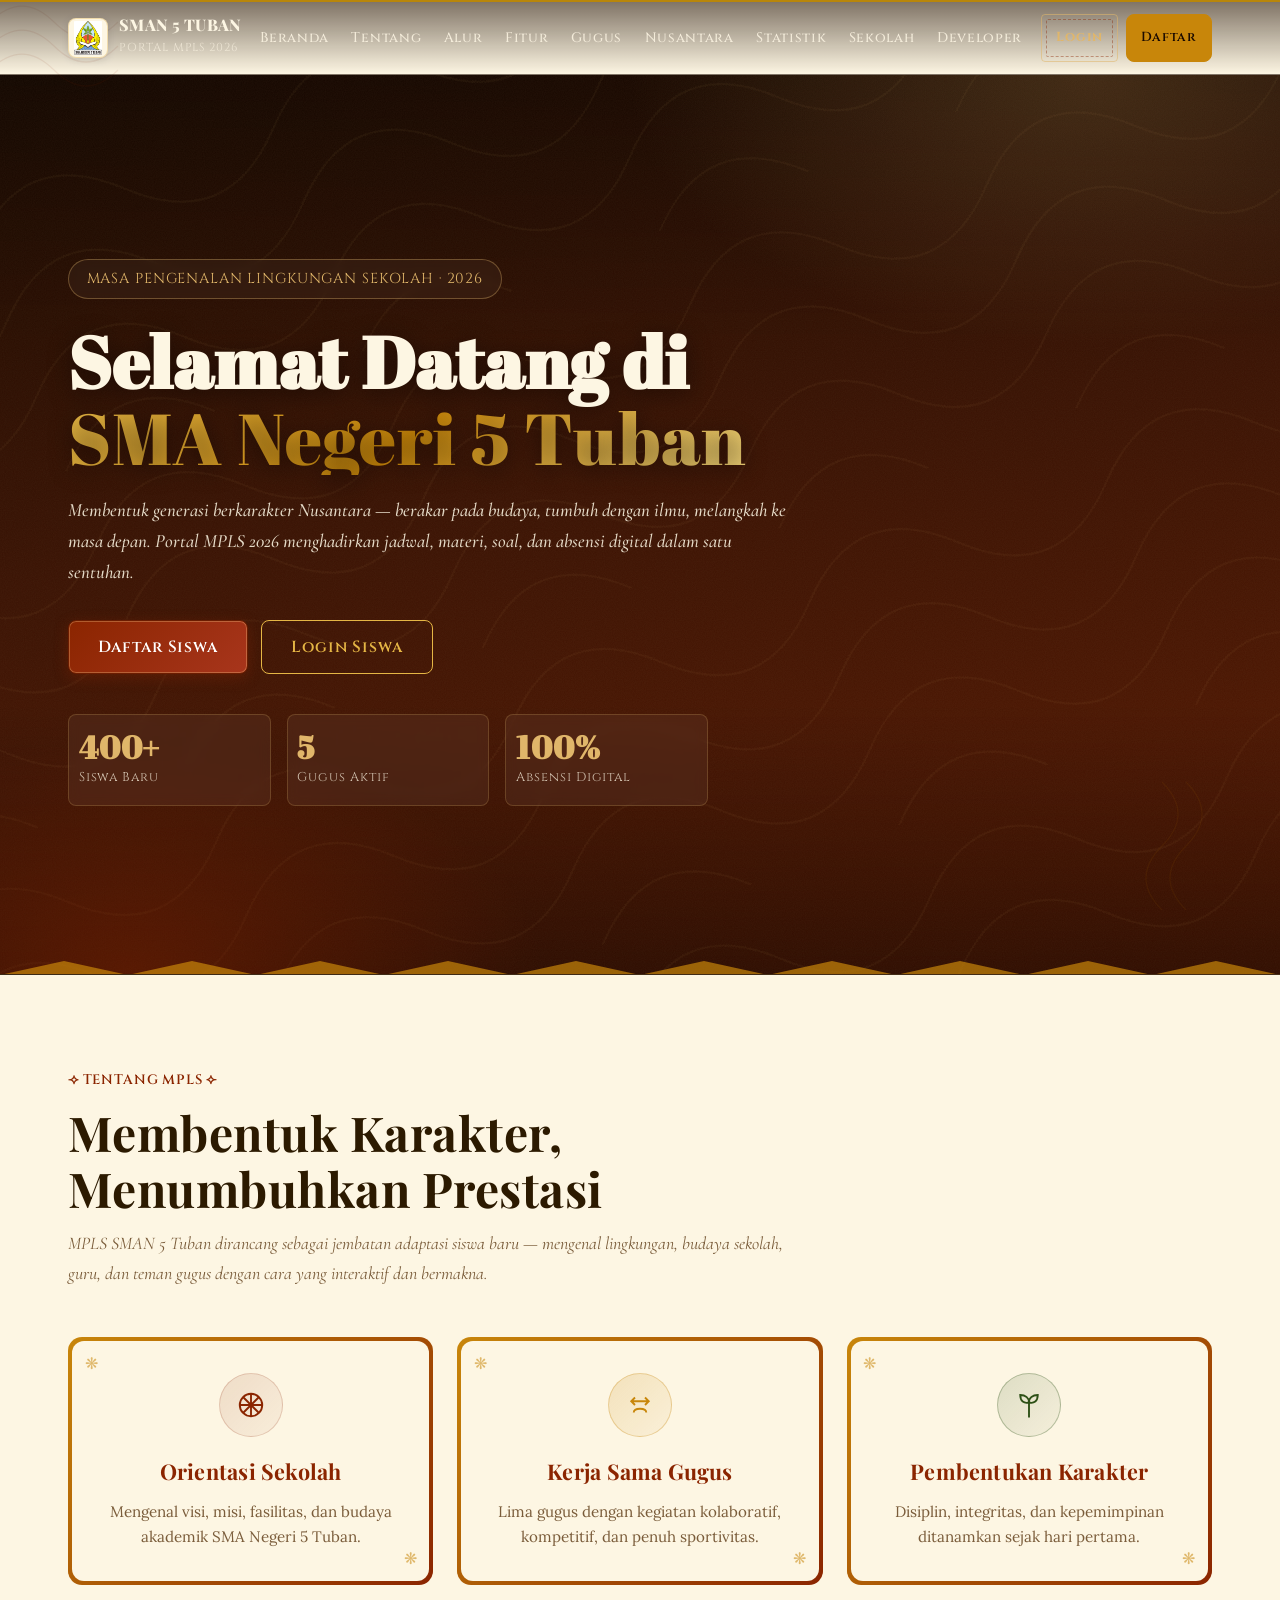
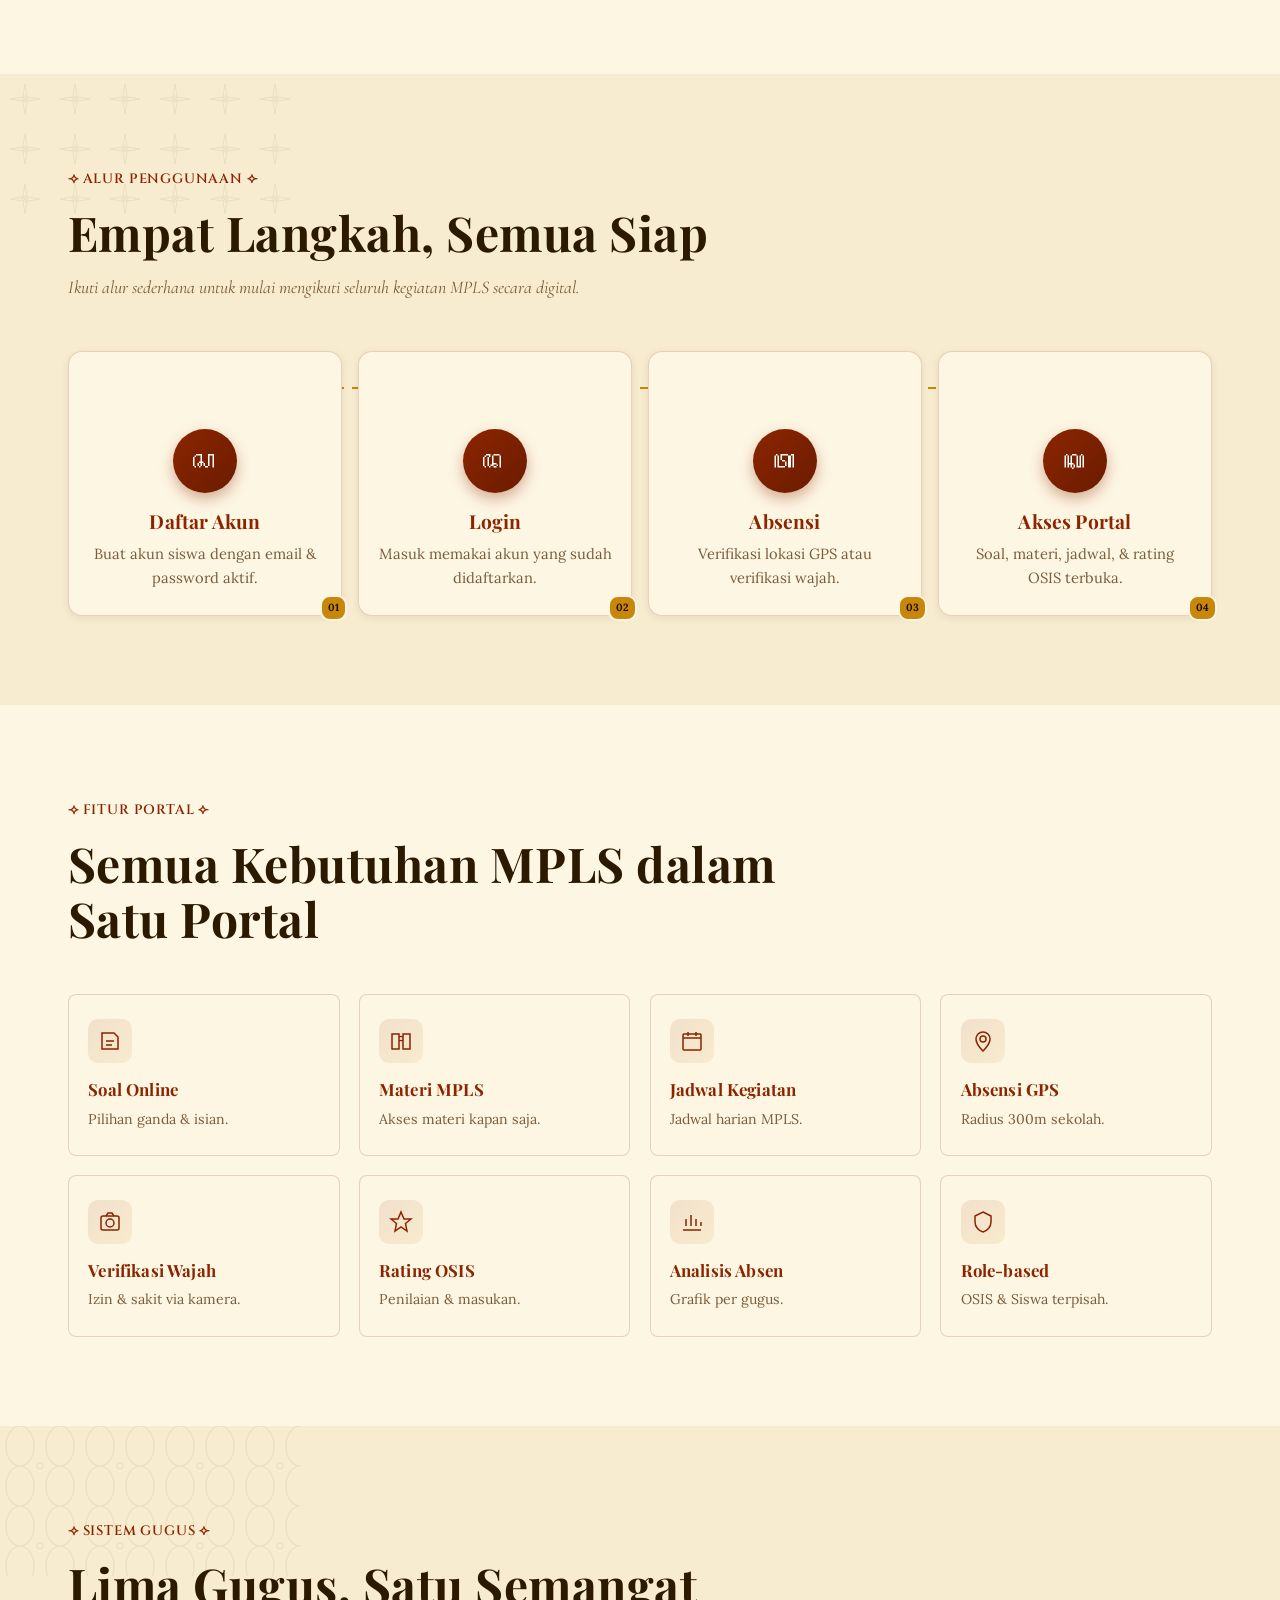
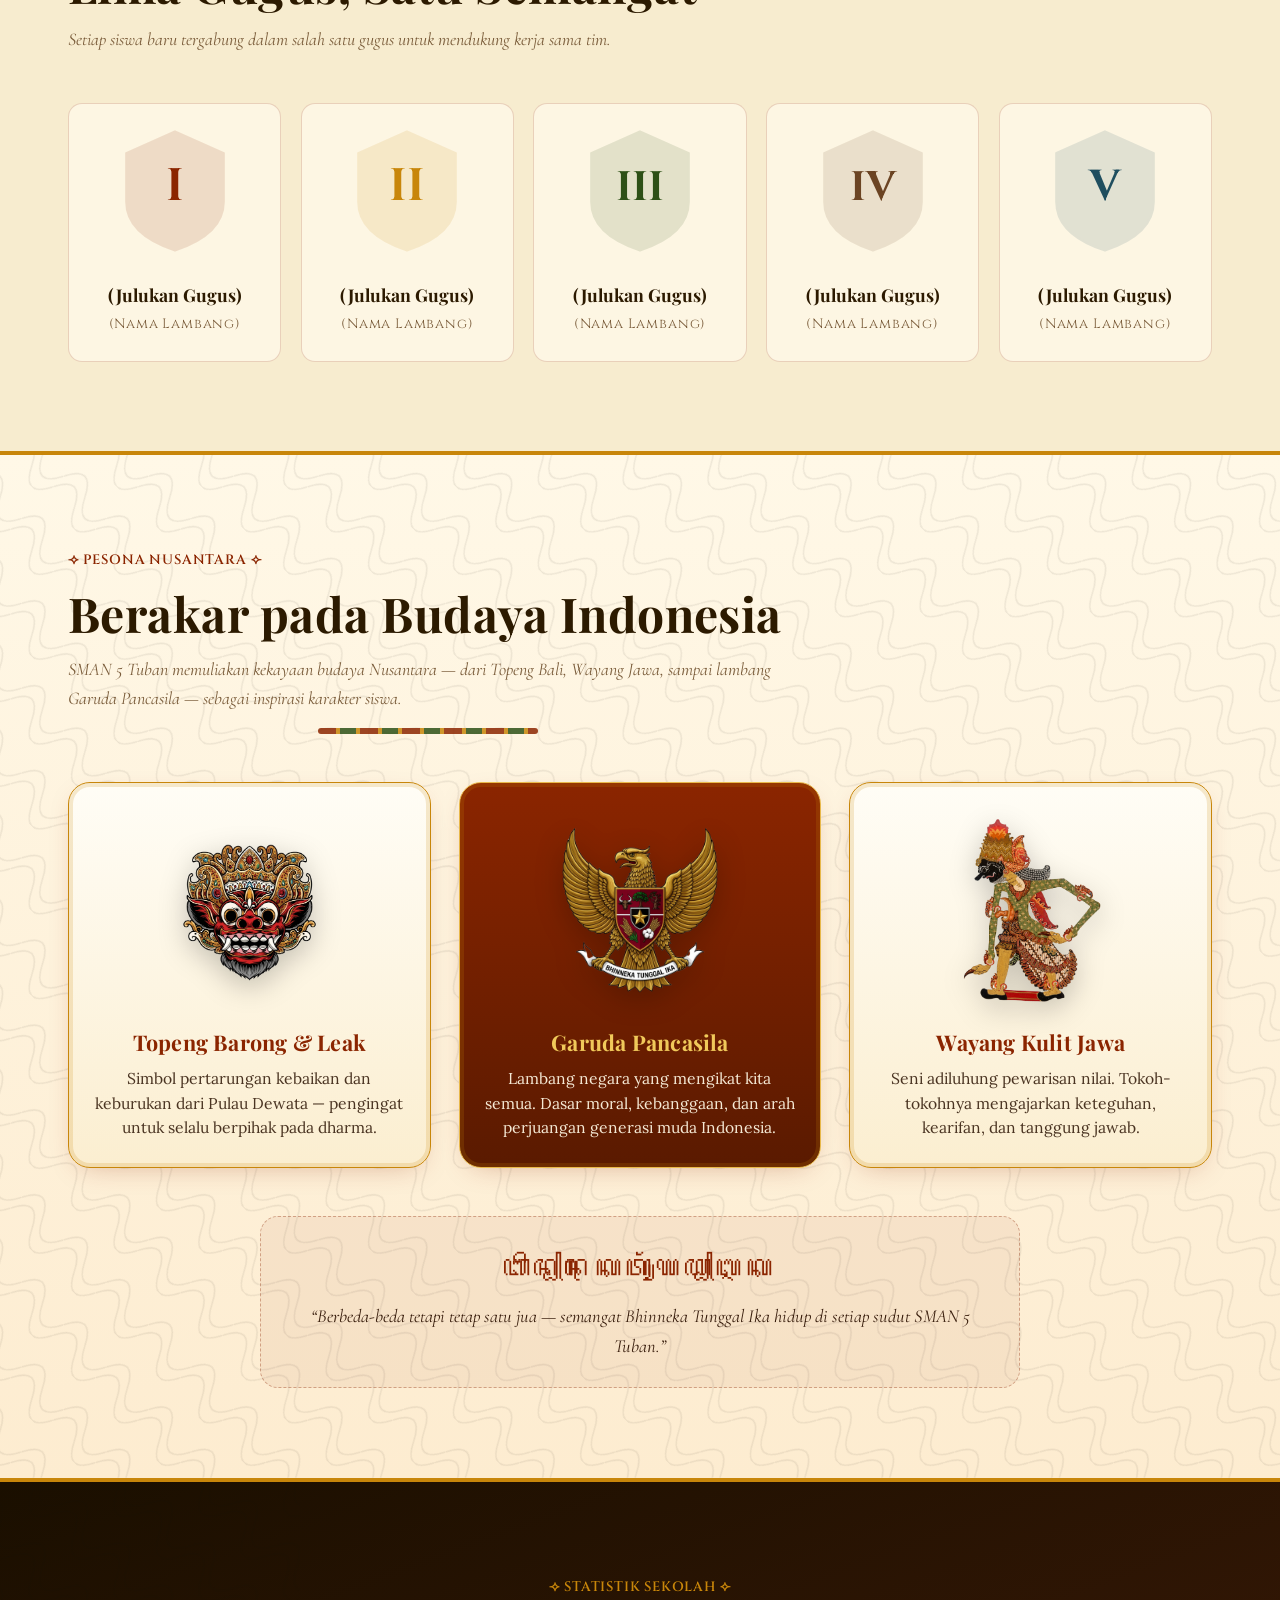
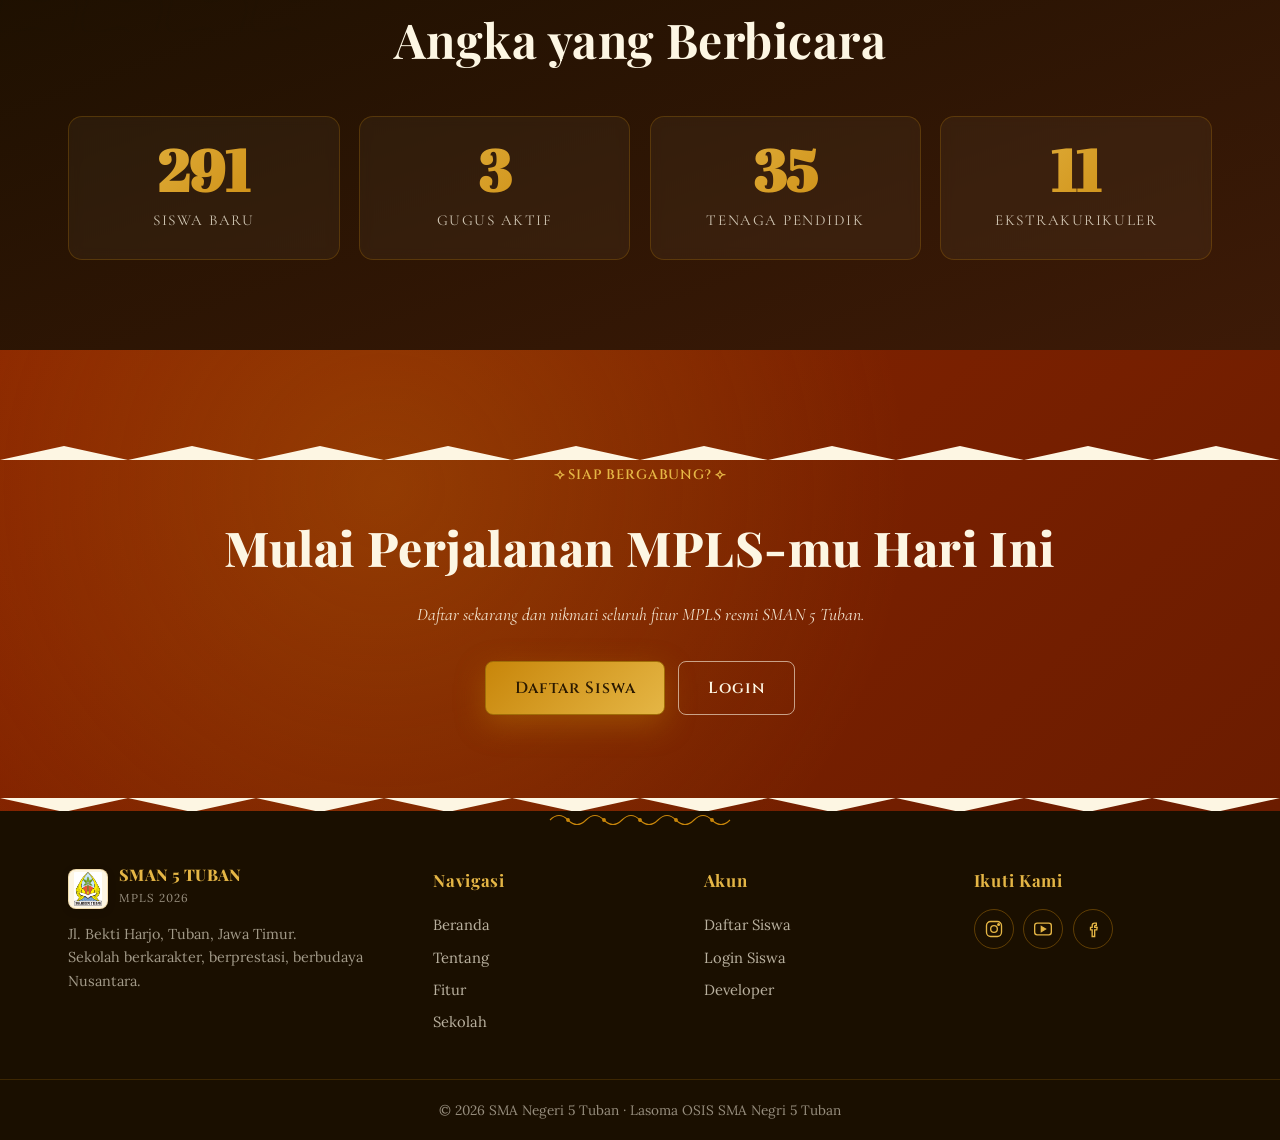
==== commit eed34ecc: "Add files via upload" ====
--- a/index.html
+++ b/index.html
@@ -4,34 +4,76 @@
 <meta charset="UTF-8" />
 <meta name="viewport" content="width=device-width, initial-scale=1.0" />
 <title>SMA Negeri 5 Tuban — MPLS 2026 | Portal Resmi</title>
-<meta name="description" content="Portal resmi MPLS SMA Negeri 5 Tuban. Pendaftaran siswa baru, materi, jadwal, soal, absensi GPS, dan rating OSIS dalam satu platform modern." />
-<meta name="theme-color" content="#ffffff" />
-<link rel="icon" href="logo.png" type="image/svg+xml" />
+<meta name="description" content="Portal resmi MPLS SMA Negeri 5 Tuban. Pendaftaran siswa baru, materi, jadwal, soal, absensi GPS, dan rating OSIS dalam satu platform bernuansa Nusantara." />
+<meta name="theme-color" content="#8B2500" />
+<link rel="icon" href="logo.png" type="image/png" />
+
+<!-- Google Fonts: Nusantara typography stack -->
 <link rel="preconnect" href="https://fonts.googleapis.com">
 <link rel="preconnect" href="https://fonts.gstatic.com" crossorigin>
-<link href="https://fonts.googleapis.com/css2?family=Plus+Jakarta+Sans:wght@300;400;500;600;700;800&family=Playfair+Display:wght@600;700&display=swap" rel="stylesheet">
-<link rel="stylesheet" href="https://cdnjs.cloudflare.com/ajax/libs/font-awesome/6.5.1/css/all.min.css" />
-<link rel="stylesheet" href="style.css" />
-<link rel="stylesheet" href="fx.css" />
+<link href="https://fonts.googleapis.com/css2?family=Cinzel:wght@500;600;700;800&family=Playfair+Display:wght@600;700;800;900&family=Cormorant+Garamond:wght@500;600;700&family=Lora:wght@400;500;600;700&family=Abril+Fatface&display=swap" rel="stylesheet">
+
+<link rel="stylesheet" href="nusantara.css" />
+<link rel="stylesheet" href="nusantara-global.css" />
+<link rel="stylesheet" href="fixes-v3.css" />
+<link rel="stylesheet" href="mobile-fix.css" />
+<link rel="stylesheet" href="nav-nusantara.css" />
+<link rel="stylesheet" href="hero-batik.css" />
 </head>
 <body>
 
-<!-- Loading Screen -->
-<div id="loader" class="loader" aria-hidden="true">
-  <div class="loader-inner">
-    <div class="loader-logo">
-      <img src="logo.png" alt="SMAN 5 Tuban" class="brand-logo" width="40" height="40" style="object-fit:contain;display:block" />
-    </div>
-    <div class="loader-bar"><span></span></div>
-    <p>Memuat Portal MPLS…</p>
-  </div>
-</div>
-
-<!-- Navbar -->
+<!-- ============== SVG SYMBOLS: motif Nusantara inline ============== -->
+<svg width="0" height="0" style="position:absolute" aria-hidden="true">
+  <defs>
+    <!-- Motif Kawung -->
+    <pattern id="kawung" x="0" y="0" width="80" height="80" patternUnits="userSpaceOnUse">
+      <g fill="none" stroke="currentColor" stroke-width="1.2">
+        <ellipse cx="20" cy="20" rx="14" ry="20"/>
+        <ellipse cx="60" cy="20" rx="14" ry="20"/>
+        <ellipse cx="20" cy="60" rx="14" ry="20"/>
+        <ellipse cx="60" cy="60" rx="14" ry="20"/>
+        <circle cx="40" cy="40" r="3"/>
+      </g>
+    </pattern>
+    <!-- Motif Parang -->
+    <pattern id="parang" x="0" y="0" width="60" height="60" patternUnits="userSpaceOnUse" patternTransform="rotate(45)">
+      <g fill="none" stroke="currentColor" stroke-width="1.4">
+        <path d="M0,30 Q15,0 30,30 T60,30"/>
+        <path d="M0,45 Q15,15 30,45 T60,45"/>
+      </g>
+    </pattern>
+    <!-- Motif Truntum (bunga kecil) -->
+    <pattern id="truntum" x="0" y="0" width="50" height="50" patternUnits="userSpaceOnUse">
+      <g fill="none" stroke="currentColor" stroke-width="1">
+        <circle cx="25" cy="25" r="3"/>
+        <path d="M25,10 L27,22 L25,25 L23,22 Z M25,40 L27,28 L25,25 L23,28 Z M10,25 L22,27 L25,25 L22,23 Z M40,25 L28,27 L25,25 L28,23 Z"/>
+      </g>
+    </pattern>
+
+    <!-- Ornamen tumpal (segitiga berjajar) -->
+    <symbol id="tumpal" viewBox="0 0 100 10" preserveAspectRatio="none">
+      <path d="M0,10 L5,0 L10,10 L15,0 L20,10 L25,0 L30,10 L35,0 L40,10 L45,0 L50,10 L55,0 L60,10 L65,0 L70,10 L75,0 L80,10 L85,0 L90,10 L95,0 L100,10 Z" fill="currentColor"/>
+    </symbol>
+
+    <!-- Border ukiran Jepara sederhana -->
+    <symbol id="ukiran" viewBox="0 0 200 20">
+      <g fill="none" stroke="currentColor" stroke-width="1.2">
+        <path d="M0,10 Q10,0 20,10 T40,10 T60,10 T80,10 T100,10 T120,10 T140,10 T160,10 T180,10 T200,10"/>
+        <circle cx="20" cy="10" r="1.5" fill="currentColor"/>
+        <circle cx="60" cy="10" r="1.5" fill="currentColor"/>
+        <circle cx="100" cy="10" r="1.5" fill="currentColor"/>
+        <circle cx="140" cy="10" r="1.5" fill="currentColor"/>
+        <circle cx="180" cy="10" r="1.5" fill="currentColor"/>
+      </g>
+    </symbol>
+  </defs>
+</svg>
+
+<!-- ============== NAVBAR ============== -->
 <header class="nav" id="nav">
   <div class="container nav-inner">
     <a href="index.html" class="brand">
-      <img src="logo.png" alt="SMAN 5 Tuban" class="brand-logo" width="40" height="40" style="object-fit:contain;display:block" />
+      <img src="logo.png" alt="SMAN 5 Tuban" class="brand-logo" />
       <div class="brand-text">
         <strong>SMAN 5 TUBAN</strong>
         <span>Portal MPLS 2026</span>
@@ -43,178 +85,238 @@
       <a href="#alur">Alur</a>
       <a href="#fitur">Fitur</a>
       <a href="#gugus">Gugus</a>
+      <a href="#nusantara">Nusantara</a>
       <a href="#statistik">Statistik</a>
       <a href="about.html">Sekolah</a>
       <a href="developer.html">Developer</a>
+      <div class="nav-menu-cta">
+        <a href="login.html" class="btn btn-cap">Login</a>
+        <a href="register.html" class="btn btn-primary">Daftar</a>
+      </div>
     </nav>
     <div class="nav-cta">
-      <a href="login.html" class="btn btn-ghost"><i class="fa-solid fa-right-to-bracket"></i> Login</a>
-      <a href="register.html" class="btn btn-primary"><i class="fa-solid fa-user-plus"></i> Daftar</a>
-      <button class="nav-toggle" id="navToggle" aria-label="menu"><i class="fa-solid fa-bars"></i></button>
+      <a href="login.html" class="btn btn-cap">Login</a>
+      <a href="register.html" class="btn btn-primary">Daftar</a>
+      <a href="login.html" class="btn-cap-mini" aria-label="Login Siswa">Masuk</a>
+      <a href="register.html" class="btn-primary-mini" aria-label="Daftar Akun">Daftar</a>
+      <button class="nav-toggle" id="navToggle" aria-label="Buka menu" aria-expanded="false">
+        <span></span><span></span><span></span>
+      </button>
     </div>
   </div>
 </header>
 
-<!-- Hero -->
+<!-- ============== HERO ============== -->
 <section class="hero" id="beranda">
-  <div class="hero-bg">
-    <div class="orb orb-1"></div>
-    <div class="orb orb-2"></div>
-    <div class="grid-overlay"></div>
-  </div>
+  <div class="hero-bg" aria-hidden="true">
+    <svg class="hero-motif" width="100%" height="100%"><rect width="100%" height="100%" fill="url(#kawung)" style="color:#C8860A"/></svg>
+    <div class="hero-noise"></div>
+  </div>
+
   <div class="container hero-inner">
-    <div class="hero-content reveal">
-      <span class="tag"><i class="fa-solid fa-graduation-cap"></i> Masa Pengenalan Lingkungan Sekolah · 2026</span>
-      <h1 class="display">Selamat Datang di <span class="grad">SMA Negeri 5 Tuban</span></h1>
-      <p class="lead">Masa Pengenalan Lingkungan Sekolah (MPLS) 2026 hadir untuk mengenalkan budaya akademik, disiplin, dan kebersamaan khas SMA Negeri 5 Tuban. Akses jadwal, materi, soal dll.</p>
-      <div class="hero-actions">
-        <a href="register.html" class="btn btn-primary btn-lg"><i class="fa-solid fa-user-plus"></i> Daftar Siswa</a>
-        <a href="login.html" class="btn btn-outline btn-lg"><i class="fa-solid fa-user-graduate"></i> Login Siswa</a>
-        <a href="admin-login.html" class="btn btn-ghost btn-lg"><i class="fa-solid fa-user-shield"></i> Login Admin</a>
-      </div>
-      <div class="hero-meta">
-        <div><i class="fa-solid fa-shield-halved"></i> Aman & Terverifikasi</div>
-        <div><i class="fa-solid fa-location-dot"></i> Absensi Digital</div>
-        <div><i class="fa-solid fa-bolt"></i> Real-time</div>
-      </div>
-    </div>
-    <div class="hero-card reveal">
-      <div class="hc-head">
-        <div class="dot r"></div><div class="dot y"></div><div class="dot g"></div>
-        <span>mplssmalatuban.vercel.app</span>
-      </div>
-      <div class="hc-body">
-        <div class="hc-row">
-          <div class="hc-icon blue"><i class="fa-solid fa-users"></i></div>
-          <div><strong>400+ Siswa Baru</strong><span>5 Gugus aktif</span></div>
+    <div class="hero-content">
+      <span class="tag reveal">Masa Pengenalan Lingkungan Sekolah · 2026</span>
+      <h1 class="display reveal">Selamat Datang di <span class="grad">SMA Negeri 5 Tuban</span></h1>
+      <p class="lead reveal">Membentuk generasi berkarakter Nusantara — berakar pada budaya, tumbuh dengan ilmu, melangkah ke masa depan. Portal MPLS 2026 menghadirkan jadwal, materi, soal, dan absensi digital dalam satu sentuhan.</p>
+      <div class="hero-actions reveal">
+        <a href="register.html" class="btn btn-primary btn-lg">Daftar Siswa</a>
+        <a href="login.html" class="btn btn-outline btn-lg">Login Siswa</a>
+      </div>
+      <div class="hero-badges reveal">
+        <div class="badge"><strong>400+</strong><span>Siswa Baru</span></div>
+        <div class="badge"><strong>5</strong><span>Gugus Aktif</span></div>
+        <div class="badge"><strong>100%</strong><span>Absensi Digital</span></div>
+      </div>
+    </div>
+  </div>
+
+  <svg class="tumpal-divider tumpal-bottom" aria-hidden="true"><use href="#tumpal"/></svg>
+</section>
+
+<!-- ============== TENTANG ============== -->
+<section class="section" id="tentang">
+  <div class="container">
+    <div class="section-head reveal">
+      <span class="kicker">⟢ Tentang MPLS ⟣</span>
+      <h2>Membentuk Karakter, Menumbuhkan Prestasi</h2>
+      <p>MPLS SMAN 5 Tuban dirancang sebagai jembatan adaptasi siswa baru — mengenal lingkungan, budaya sekolah, guru, dan teman gugus dengan cara yang interaktif dan bermakna.</p>
+    </div>
+
+    <div class="grid-3">
+      <article class="card-wayang reveal">
+        <div class="wayang-frame">
+          <div class="card-icon">
+            <svg viewBox="0 0 24 24" fill="none" stroke="currentColor" stroke-width="1.5"><circle cx="12" cy="12" r="9"/><path d="M12 3v18M3 12h18M5.6 5.6l12.8 12.8M18.4 5.6L5.6 18.4"/></svg>
+          </div>
+          <h3>Orientasi Sekolah</h3>
+          <p>Mengenal visi, misi, fasilitas, dan budaya akademik SMA Negeri 5 Tuban.</p>
         </div>
-        <div class="hc-row">
-          <div class="hc-icon gold"><i class="fa-solid fa-medal"></i></div>
-          <div><strong>Gugus (isi)</strong><span>Peringkat 1 minggu ini</span></div>
+      </article>
+      <article class="card-wayang reveal">
+        <div class="wayang-frame">
+          <div class="card-icon gold">
+            <svg viewBox="0 0 24 24" fill="none" stroke="currentColor" stroke-width="1.5"><path d="M8 12l-3-3 3-3M16 12l3-3-3-3M5 9h14M7 18c0-2 2-3 5-3s5 1 5 3"/></svg>
+          </div>
+          <h3>Kerja Sama Gugus</h3>
+          <p>Lima gugus dengan kegiatan kolaboratif, kompetitif, dan penuh sportivitas.</p>
         </div>
-        <div class="hc-row">
-          <div class="hc-icon green"><i class="fa-solid fa-circle-check"></i></div>
-          <div><strong>Absensi Hari Ini</strong><span>0 / 400 hadir</span></div>
+      </article>
+      <article class="card-wayang reveal">
+        <div class="wayang-frame">
+          <div class="card-icon green">
+            <svg viewBox="0 0 24 24" fill="none" stroke="currentColor" stroke-width="1.5"><path d="M12 22V10M12 10C12 6 9 4 5 4c0 5 3 7 7 6zM12 10c0-4 3-6 7-6 0 5-3 7-7 6z"/></svg>
+          </div>
+          <h3>Pembentukan Karakter</h3>
+          <p>Disiplin, integritas, dan kepemimpinan ditanamkan sejak hari pertama.</p>
         </div>
-        <div class="hc-progress"><span style="width:1%"></span></div>
-        <small>Penyelesaian materi MPLS · 1%</small>
-      </div>
-    </div>
-  </div>
-  <a href="#tentang" class="hero-scroll" aria-label="scroll"><i class="fa-solid fa-chevron-down"></i></a>
-</section>
-
-<!-- Tentang -->
-<section class="section" id="tentang">
-  <div class="container">
-    <div class="section-head reveal">
-      <span class="kicker">TENTANG MPLS</span>
-      <h2>Membentuk karakter, menumbuhkan prestasi.</h2>
-      <p>MPLS SMAN 5 Tuban dirancang sebagai jembatan adaptasi siswa baru — mengenal lingkungan, budaya sekolah, guru, dan teman gugus dengan cara yang interaktif dan bermakna.</p>
-    </div>
-    <div class="grid-3">
-      <div class="card reveal">
-        <div class="card-icon"><i class="fa-solid fa-compass"></i></div>
-        <h3>Orientasi Sekolah</h3>
-        <p>Mengenal visi, misi, fasilitas, dan budaya akademik SMA Negeri 5 Tuban.</p>
-      </div>
-      <div class="card reveal">
-        <div class="card-icon gold"><i class="fa-solid fa-handshake-angle"></i></div>
-        <h3>Kerja Sama Gugus</h3>
-        <p>Lima gugus dengan kegiatan kolaboratif, kompetitif, dan penuh sportivitas.</p>
-      </div>
-      <div class="card reveal">
-        <div class="card-icon green"><i class="fa-solid fa-seedling"></i></div>
-        <h3>Pembentukan Karakter</h3>
-        <p>Disiplin, integritas, dan kepemimpinan ditanamkan sejak hari pertama.</p>
-      </div>
-    </div>
-  </div>
-</section>
-
-<!-- Alur -->
+      </article>
+    </div>
+  </div>
+</section>
+
+<!-- ============== ALUR / TIMELINE ============== -->
 <section class="section section-alt" id="alur">
-  <div class="container">
-    <div class="section-head reveal">
-      <span class="kicker">ALUR PENGGUNAAN</span>
-      <h2>Empat langkah, semua siap.</h2>
+  <svg class="section-motif" aria-hidden="true"><rect width="100%" height="100%" fill="url(#truntum)" style="color:#8B2500"/></svg>
+  <div class="container">
+    <div class="section-head reveal">
+      <span class="kicker">⟢ Alur Penggunaan ⟣</span>
+      <h2>Empat Langkah, Semua Siap</h2>
       <p>Ikuti alur sederhana untuk mulai mengikuti seluruh kegiatan MPLS secara digital.</p>
     </div>
-    <div class="steps">
-      <div class="step reveal">
-        <div class="step-num">01</div>
-        <i class="fa-solid fa-user-plus"></i>
+    <ol class="timeline">
+      <li class="t-step reveal">
+        <div class="t-num"><span>ꦱ</span><em>01</em></div>
         <h4>Daftar Akun</h4>
         <p>Buat akun siswa dengan email & password aktif.</p>
-      </div>
-      <div class="step reveal">
-        <div class="step-num">02</div>
-        <i class="fa-solid fa-right-to-bracket"></i>
+      </li>
+      <li class="t-step reveal">
+        <div class="t-num"><span>ꦢ</span><em>02</em></div>
         <h4>Login</h4>
         <p>Masuk memakai akun yang sudah didaftarkan.</p>
-      </div>
-      <div class="step reveal">
-        <div class="step-num">03</div>
-        <i class="fa-solid fa-location-crosshairs"></i>
+      </li>
+      <li class="t-step reveal">
+        <div class="t-num"><span>ꦠ</span><em>03</em></div>
         <h4>Absensi</h4>
-        <p>Verifikasi lokasi atau verifikasi wajah.</p>
-      </div>
-      <div class="step reveal">
-        <div class="step-num">04</div>
-        <i class="fa-solid fa-graduation-cap"></i>
+        <p>Verifikasi lokasi GPS atau verifikasi wajah.</p>
+      </li>
+      <li class="t-step reveal">
+        <div class="t-num"><span>ꦏ</span><em>04</em></div>
         <h4>Akses Portal</h4>
         <p>Soal, materi, jadwal, & rating OSIS terbuka.</p>
-      </div>
-    </div>
-  </div>
-</section>
-
-<!-- Fitur -->
+      </li>
+    </ol>
+  </div>
+</section>
+
+<!-- ============== FITUR ============== -->
 <section class="section" id="fitur">
   <div class="container">
     <div class="section-head reveal">
-      <span class="kicker">FITUR WEB INI</span>
-      <h2>Semua kebutuhan MPLS dalam satu website.</h2>
+      <span class="kicker">⟢ Fitur Portal ⟣</span>
+      <h2>Semua Kebutuhan MPLS dalam Satu Portal</h2>
     </div>
     <div class="grid-4">
-      <div class="feature reveal"><i class="fa-solid fa-file-pen"></i><h4>Soal Online</h4><p>Pilihan ganda & isian.</p></div>
-      <div class="feature reveal"><i class="fa-solid fa-book-open"></i><h4>Materi MPLS</h4><p>Akses materi kapan saja, di mana saja.</p></div>
-      <div class="feature reveal"><i class="fa-solid fa-calendar-days"></i><h4>Jadwal Kegiatan</h4><p>Jadwal harian MPLS dan pelajaran.</p></div>
-      <div class="feature reveal"><i class="fa-solid fa-location-crosshairs"></i><h4>Absensi GPS</h4><p>Verifikasi lokasi dalam radius 300m dari sekolahan.</p></div>
-      <div class="feature reveal"><i class="fa-solid fa-camera"></i><h4>Verifikasi Wajah</h4><p>Untuk izin & sakit, lewat kamera.</p></div>
-      <div class="feature reveal"><i class="fa-solid fa-star-half-stroke"></i><h4>Rating OSIS</h4><p>Beri penilaian & masukan untuk OSIS.</p></div>
-      <div class="feature reveal"><i class="fa-solid fa-chart-line"></i><h4>Analisis Absen</h4><p>Grafik absen per gugus.</p></div>
-      <div class="feature reveal"><i class="fa-solid fa-shield-halved"></i><h4>Role-based</h4><p>Pemisahan OSIS & Siswa.</p></div>
-    </div>
-  </div>
-</section>
-
-<!-- Gugus -->
+      <!-- EDIT: tambah/kurangi fitur sesuai kebutuhan -->
+      <div class="feature reveal"><div class="f-ico"><svg viewBox="0 0 24 24" fill="none" stroke="currentColor" stroke-width="1.5"><path d="M4 4h12l4 4v12H4z"/><path d="M8 12h8M8 16h6"/></svg></div><h4>Soal Online</h4><p>Pilihan ganda & isian.</p></div>
+      <div class="feature reveal"><div class="f-ico"><svg viewBox="0 0 24 24" fill="none" stroke="currentColor" stroke-width="1.5"><path d="M3 5h7v15H3zM14 5h7v15h-7zM10 8c2-1 2-1 4 0M10 12c2-1 2-1 4 0"/></svg></div><h4>Materi MPLS</h4><p>Akses materi kapan saja.</p></div>
+      <div class="feature reveal"><div class="f-ico"><svg viewBox="0 0 24 24" fill="none" stroke="currentColor" stroke-width="1.5"><rect x="3" y="5" width="18" height="16" rx="1"/><path d="M3 9h18M8 3v4M16 3v4"/></svg></div><h4>Jadwal Kegiatan</h4><p>Jadwal harian MPLS.</p></div>
+      <div class="feature reveal"><div class="f-ico"><svg viewBox="0 0 24 24" fill="none" stroke="currentColor" stroke-width="1.5"><circle cx="12" cy="10" r="3"/><path d="M12 22s7-7 7-12a7 7 0 10-14 0c0 5 7 12 7 12z"/></svg></div><h4>Absensi GPS</h4><p>Radius 300m sekolah.</p></div>
+      <div class="feature reveal"><div class="f-ico"><svg viewBox="0 0 24 24" fill="none" stroke="currentColor" stroke-width="1.5"><rect x="3" y="6" width="18" height="14" rx="2"/><circle cx="12" cy="13" r="4"/><path d="M8 6l2-3h4l2 3"/></svg></div><h4>Verifikasi Wajah</h4><p>Izin & sakit via kamera.</p></div>
+      <div class="feature reveal"><div class="f-ico"><svg viewBox="0 0 24 24" fill="none" stroke="currentColor" stroke-width="1.5"><path d="M12 2l3 7h7l-5.5 4.5L18 21l-6-4-6 4 1.5-7.5L2 9h7z"/></svg></div><h4>Rating OSIS</h4><p>Penilaian & masukan.</p></div>
+      <div class="feature reveal"><div class="f-ico"><svg viewBox="0 0 24 24" fill="none" stroke="currentColor" stroke-width="1.5"><path d="M3 20h18M6 16V9M11 16V5M16 16v-7M21 16v-4"/></svg></div><h4>Analisis Absen</h4><p>Grafik per gugus.</p></div>
+      <div class="feature reveal"><div class="f-ico"><svg viewBox="0 0 24 24" fill="none" stroke="currentColor" stroke-width="1.5"><path d="M12 2l8 4v6c0 5-4 9-8 10-4-1-8-5-8-10V6z"/></svg></div><h4>Role-based</h4><p>OSIS & Siswa terpisah.</p></div>
+    </div>
+  </div>
+</section>
+
+<!-- ============== GUGUS ============== -->
 <section class="section section-alt" id="gugus">
-  <div class="container">
-    <div class="section-head reveal">
-      <span class="kicker">SISTEM GUGUS</span>
-      <h2>Lima gugus, satu semangat.</h2>
+  <svg class="section-motif" aria-hidden="true"><rect width="100%" height="100%" fill="url(#kawung)" style="color:#2D5016"/></svg>
+  <div class="container">
+    <div class="section-head reveal">
+      <span class="kicker">⟢ Sistem Gugus ⟣</span>
+      <h2>Lima Gugus, Satu Semangat</h2>
       <p>Setiap siswa baru tergabung dalam salah satu gugus untuk mendukung kerja sama tim.</p>
     </div>
     <div class="gugus-grid">
-      <div class="gugus reveal"><span class="g-no">1</span><strong>(julukan gugus)</strong><small>(nama lambang gugus)</small></div>
-      <div class="gugus reveal"><span class="g-no">2</span><strong>(julukan gugus)</strong></strong><small>(nama lambang gugus)</small></small></div>
-      <div class="gugus reveal"><span class="g-no">3</span><strong>(julukan gugus)</strong><small>(nama lambang gugus)</small></div>
-      <div class="gugus reveal"><span class="g-no">4</span><strong>(julukan gugus)</strong><small>(nama lambang gugus)</small></div>
-      <div class="gugus reveal"><span class="g-no">5</span><strong>(julukan gugus)</strong><small>(nama lambang gugus)</small></div>
-    </div>
-  </div>
-</section>
-
-<!-- Statistik -->
+      <!-- EDIT: ganti nama & lambang gugus -->
+      <div class="gugus reveal" style="--g:#8B2500">
+        <svg class="perisai" viewBox="0 0 100 120"><path d="M50 5 L95 25 L95 70 Q95 100 50 115 Q5 100 5 70 L5 25 Z" fill="currentColor" opacity=".12" stroke="currentColor" stroke-width="2"/><text x="50" y="68" text-anchor="middle" font-size="42" font-family="Cinzel" font-weight="700" fill="currentColor">I</text></svg>
+        <strong>(Julukan Gugus)</strong>
+        <small>(Nama Lambang)</small>
+      </div>
+      <div class="gugus reveal" style="--g:#C8860A">
+        <svg class="perisai" viewBox="0 0 100 120"><path d="M50 5 L95 25 L95 70 Q95 100 50 115 Q5 100 5 70 L5 25 Z" fill="currentColor" opacity=".12" stroke="currentColor" stroke-width="2"/><text x="50" y="68" text-anchor="middle" font-size="42" font-family="Cinzel" font-weight="700" fill="currentColor">II</text></svg>
+        <strong>(Julukan Gugus)</strong>
+        <small>(Nama Lambang)</small>
+      </div>
+      <div class="gugus reveal" style="--g:#2D5016">
+        <svg class="perisai" viewBox="0 0 100 120"><path d="M50 5 L95 25 L95 70 Q95 100 50 115 Q5 100 5 70 L5 25 Z" fill="currentColor" opacity=".12" stroke="currentColor" stroke-width="2"/><text x="50" y="68" text-anchor="middle" font-size="38" font-family="Cinzel" font-weight="700" fill="currentColor">III</text></svg>
+        <strong>(Julukan Gugus)</strong>
+        <small>(Nama Lambang)</small>
+      </div>
+      <div class="gugus reveal" style="--g:#6B4423">
+        <svg class="perisai" viewBox="0 0 100 120"><path d="M50 5 L95 25 L95 70 Q95 100 50 115 Q5 100 5 70 L5 25 Z" fill="currentColor" opacity=".12" stroke="currentColor" stroke-width="2"/><text x="50" y="68" text-anchor="middle" font-size="38" font-family="Cinzel" font-weight="700" fill="currentColor">IV</text></svg>
+        <strong>(Julukan Gugus)</strong>
+        <small>(Nama Lambang)</small>
+      </div>
+      <div class="gugus reveal" style="--g:#1F4E5F">
+        <svg class="perisai" viewBox="0 0 100 120"><path d="M50 5 L95 25 L95 70 Q95 100 50 115 Q5 100 5 70 L5 25 Z" fill="currentColor" opacity=".12" stroke="currentColor" stroke-width="2"/><text x="50" y="68" text-anchor="middle" font-size="40" font-family="Cinzel" font-weight="700" fill="currentColor">V</text></svg>
+        <strong>(Julukan Gugus)</strong>
+        <small>(Nama Lambang)</small>
+      </div>
+    </div>
+  </div>
+</section>
+
+<!-- ============== PESONA NUSANTARA (Bali · Jawa · Indonesia) ============== -->
+<section class="section pesona-nusantara" id="nusantara">
+  <svg class="section-motif" aria-hidden="true"><rect width="100%" height="100%" fill="url(#parang)" style="color:#8B2500"/></svg>
+  <div class="container">
+    <div class="section-head reveal">
+      <span class="kicker">⟢ Pesona Nusantara ⟣</span>
+      <h2>Berakar pada Budaya Indonesia</h2>
+      <p>SMAN 5 Tuban memuliakan kekayaan budaya Nusantara — dari Topeng Bali, Wayang Jawa, sampai lambang Garuda Pancasila — sebagai inspirasi karakter siswa.</p>
+      <div class="nu-strip"></div>
+    </div>
+
+    <div class="nusantara-grid">
+      <article class="nusantara-card reveal">
+        <div class="nu-art"><img src="img-topeng.png" alt="Topeng Barong Bali" loading="lazy" /></div>
+        <h3>Topeng Barong & Leak</h3>
+        <p>Simbol pertarungan kebaikan dan keburukan dari Pulau Dewata — pengingat untuk selalu berpihak pada dharma.</p>
+      </article>
+
+      <article class="nusantara-card reveal featured">
+        <div class="nu-art"><img src="img-garuda.png" alt="Garuda Pancasila" loading="lazy" /></div>
+        <h3>Garuda Pancasila</h3>
+        <p>Lambang negara yang mengikat kita semua. Dasar moral, kebanggaan, dan arah perjuangan generasi muda Indonesia.</p>
+      </article>
+
+      <article class="nusantara-card reveal">
+        <div class="nu-art"><img src="img-wayang.png" alt="Wayang Kulit Jawa" loading="lazy" /></div>
+        <h3>Wayang Kulit Jawa</h3>
+        <p>Seni adiluhung pewarisan nilai. Tokoh-tokohnya mengajarkan keteguhan, kearifan, dan tanggung jawab.</p>
+      </article>
+    </div>
+
+    <div class="nu-quote reveal">
+      <span class="aksara">ꦧꦶꦤ꧀ꦤꦺꦏꦠꦸꦁꦒꦭ꧀ꦆꦏ</span>
+      <p>“Berbeda-beda tetapi tetap satu jua — semangat Bhinneka Tunggal Ika hidup di setiap sudut SMAN 5 Tuban.”</p>
+    </div>
+  </div>
+</section>
+
+<!-- ============== STATISTIK ============== -->
 <section class="section stats-sec" id="statistik">
-  <div class="container">
-    <div class="section-head reveal center">
-      <span class="kicker">STATISTIK SEKOLAH</span>
-      <h2>Angka yang berbicara.</h2>
+  <svg class="section-motif strong" aria-hidden="true"><rect width="100%" height="100%" fill="url(#parang)" style="color:#C8860A"/></svg>
+  <div class="container">
+    <div class="section-head reveal center light">
+      <span class="kicker gold">⟢ Statistik Sekolah ⟣</span>
+      <h2>Angka yang Berbicara</h2>
     </div>
     <div class="stats">
+      <!-- EDIT: ubah data-count sesuai angka asli -->
       <div class="stat reveal"><strong data-count="400">0</strong><span>Siswa Baru</span></div>
       <div class="stat reveal"><strong data-count="5">0</strong><span>Gugus Aktif</span></div>
       <div class="stat reveal"><strong data-count="48">0</strong><span>Tenaga Pendidik</span></div>
@@ -223,75 +325,61 @@
   </div>
 </section>
 
-<!-- CTA -->
-<section class="section cta-sec">
-  <div class="container">
-    <div class="cta-card reveal">
-      <div>
-        <span class="kicker">SIAP BERGABUNG?</span>
-        <h2>Mulai perjalanan MPLS-mu hari ini.</h2>
-        <p>Daftar sekarang dan nikmati seluruh fitur MPLS resmi SMAN 5 Tuban.</p>
-      </div>
+<!-- ============== CTA ============== -->
+<section class="cta-sec">
+  <svg class="tumpal-divider tumpal-top light" aria-hidden="true"><use href="#tumpal"/></svg>
+  <div class="container">
+    <div class="cta-inner reveal">
+      <span class="kicker light">⟢ Siap Bergabung? ⟣</span>
+      <h2>Mulai Perjalanan MPLS-mu Hari Ini</h2>
+      <p>Daftar sekarang dan nikmati seluruh fitur MPLS resmi SMAN 5 Tuban.</p>
       <div class="cta-actions">
-        <a href="register.html" class="btn btn-primary btn-lg"><i class="fa-solid fa-user-plus"></i> Daftar Siswa</a>
-        <a href="login.html" class="btn btn-outline btn-lg"><i class="fa-solid fa-right-to-bracket"></i> Login</a>
-      </div>
-    </div>
-  </div>
-</section>
-
-<!-- Developer -->
-<section class="section dev-sec">
-  <div class="container">
-    <div class="section-head reveal center">
-      <span class="kicker">DEVELOPER</span>
-      <h2>Tim di balik pengembangan web ini.</h2>
-    </div>
-    <div class="dev-card reveal">
-      <div class="dev-avatar"><i class="fa-solid fa-code"></i></div>
-      <div>
-        <h3>Tim Developer SMAN 5 Tuban</h3>
-        <p>Portal MPLS dikembangkan oleh Muhammad Ilham Yudhistira Dan Aprilia lintang ayu keyla farahdina, Serta TEAM OSIS SMAN 5 TUBAN.</p>
-        <a href="developer.html" class="btn btn-outline"><i class="fa-solid fa-arrow-right"></i> Selengkapnya</a>
-      </div>
-    </div>
-  </div>
-</section>
-
-<!-- Footer -->
+        <a href="register.html" class="btn btn-gold btn-lg">Daftar Siswa</a>
+        <a href="login.html" class="btn btn-outline-light btn-lg">Login</a>
+      </div>
+    </div>
+  </div>
+  <svg class="tumpal-divider tumpal-bottom light flip" aria-hidden="true"><use href="#tumpal"/></svg>
+</section>
+
+<!-- ============== FOOTER ============== -->
 <footer class="footer">
+  <svg class="ukiran-border" aria-hidden="true"><use href="#ukiran"/></svg>
   <div class="container footer-inner">
-    <div>
+    <div class="f-col">
       <div class="brand">
-        <img src="logo.png" alt="SMAN 5 Tuban" class="brand-logo" width="40" height="40" style="object-fit:contain;display:block" />
+        <img src="logo.png" alt="SMAN 5 Tuban" class="brand-logo" />
         <div class="brand-text"><strong>SMAN 5 TUBAN</strong><span>MPLS 2026</span></div>
       </div>
-      <p class="muted">Jl. Bekti Harjo, Tuban, Jawa Timur. Sekolah berkarakter, berprestasi, berbudaya.</p>
-    </div>
-    <div>
+      <p class="muted">Jl. Bekti Harjo, Tuban, Jawa Timur.<br/>Sekolah berkarakter, berprestasi, berbudaya Nusantara.</p>
+    </div>
+    <div class="f-col">
       <h5>Navigasi</h5>
-      <a href="#beranda">Beranda</a><a href="#tentang">Tentang</a><a href="#fitur">Fitur</a><a href="about.html">Sekolah</a>
-    </div>
-    <div>
+      <a href="#beranda">Beranda</a>
+      <a href="#tentang">Tentang</a>
+      <a href="#fitur">Fitur</a>
+      <a href="about.html">Sekolah</a>
+    </div>
+    <div class="f-col">
       <h5>Akun</h5>
-      <a href="register.html">Daftar Siswa</a><a href="login.html">Login Siswa</a><a href="admin-login.html">Login Admin</a>
-    </div>
-    <div>
+      <a href="register.html">Daftar Siswa</a>
+      <a href="login.html">Login Siswa</a>
+      <a href="developer.html">Developer</a>
+    </div>
+    <div class="f-col">
       <h5>Ikuti Kami</h5>
       <div class="socials">
-        <a href="https://www.instagram.com/sman5tuban?igsh=MTJiY3ZqaW5rM3ZlZg==" aria-label="Instagram"><i class="fa-brands fa-instagram"></i></a>
-        <a href="https://youtube.com/@sman5tuban979?si=VHBuneJdrgLgwKw8" aria-label="YouTube"><i class="fa-brands fa-youtube"></i></a>
-        <a href="https://www.facebook.com/SMANEGERILIMATUBAN" aria-label="Facebook"><i class="fa-brands fa-facebook"></i></a>
-        <a href="#" aria-label="TikTok"><i class="fa-brands fa-tiktok"></i></a>
-      </div>
-    </div>
-  </div>
-  <div class="footer-bot"><div class="container">© <span data-year>2026</span> SMA Negeri 5 Tuban. All rights reserved.</div></div>
+        <a href="https://www.instagram.com/sman5tuban?igsh=MTJiY3ZqaW5rM3ZlZg==" aria-label="Instagram"><svg viewBox="0 0 24 24" width="20" height="20" fill="none" stroke="currentColor" stroke-width="1.6"><rect x="3" y="3" width="18" height="18" rx="5"/><circle cx="12" cy="12" r="4"/><circle cx="17.5" cy="6.5" r="1" fill="currentColor"/></svg></a>
+        <a href="https://youtube.com/@sman5tuban979?si=VHBuneJdrgLgwKw8" aria-label="YouTube"><svg viewBox="0 0 24 24" width="20" height="20" fill="none" stroke="currentColor" stroke-width="1.6"><rect x="2" y="5" width="20" height="14" rx="3"/><path d="M10 9l5 3-5 3z" fill="currentColor"/></svg></a>
+        <a href="https://www.facebook.com/SMANEGERILIMATUBAN" aria-label="Facebook"><svg viewBox="0 0 24 24" width="20" height="20" fill="none" stroke="currentColor" stroke-width="1.6"><path d="M14 8h2V5h-2c-2 0-3 1-3 3v2H9v3h2v8h3v-8h2.5L17 10h-3V8.5c0-.3.2-.5.5-.5z"/></svg></a>
+      </div>
+    </div>
+  </div>
+  <div class="footer-bot">
+    <div class="container">© <span id="year">2026</span> SMA Negeri 5 Tuban · Lasoma OSIS SMA Negri 5 Tuban</div>
+  </div>
 </footer>
 
-<div id="toast-root"></div>
-
-<script src="ui.js"></script>
-<script src="fx.js" defer></script>
+<script src="main.js" defer></script>
 </body>
 </html>
--- a/nusantara.css
+++ b/nusantara.css
@@ -0,0 +1,1272 @@
+/* ==========================================================
+   NUSANTARA THEME — Portal MPLS SMAN 5 Tuban 2026
+   Hanya untuk landing page (index.html).
+   ========================================================== */
+
+:root {
+  /* Palette Nusantara */
+  --primary: #8B2500;       /* merah batik tua */
+  --primary-dark: #6B1C00;
+  --secondary: #C8860A;     /* emas prada */
+  --secondary-soft: #E5B645;
+  --accent: #2D5016;        /* hijau pandan */
+  --bg: #FDF6E3;            /* krem kertas lontar */
+  --bg-soft: #F7ECCF;
+  --bg-dark: #1A0F00;       /* coklat tanah tua */
+  --text: #2C1A00;          /* coklat tinta */
+  --text-muted: #7A5C3A;    /* coklat kayu */
+  --border: rgba(139, 37, 0, 0.18);
+
+  --radius: 14px;
+  --radius-sm: 8px;
+  --shadow-sm: 0 2px 8px rgba(44,26,0,0.08);
+  --shadow-md: 0 8px 24px rgba(44,26,0,0.12);
+  --shadow-gold: 0 10px 30px rgba(200,134,10,0.35);
+
+  --container: 1200px;
+  --ease: cubic-bezier(.2,.7,.2,1);
+
+  /* Fonts */
+  --font-display: "Playfair Display", "Cinzel", serif;
+  --font-section: "Cormorant Garamond", "Playfair Display", serif;
+  --font-body: "Lora", Georgia, serif;
+  --font-accent: "Abril Fatface", "Playfair Display", serif;
+}
+
+* { box-sizing: border-box; margin: 0; padding: 0; }
+html { scroll-behavior: smooth; -webkit-text-size-adjust: 100%; }
+body {
+  font-family: var(--font-body);
+  color: var(--text);
+  background: var(--bg);
+  line-height: 1.65;
+  overflow-x: hidden;
+  -webkit-font-smoothing: antialiased;
+}
+img { max-width: 100%; display: block; }
+a { color: inherit; text-decoration: none; }
+ul, ol { list-style: none; }
+
+.container {
+  width: 100%;
+  max-width: var(--container);
+  margin: 0 auto;
+  padding: 0 clamp(1rem, 3vw, 1.75rem);
+}
+
+/* ============== BUTTONS — gaya cap batik ============== */
+.btn {
+  display: inline-flex; align-items: center; justify-content: center;
+  gap: .55rem;
+  min-height: 48px;
+  padding: 0 1.4rem;
+  font-family: var(--font-body);
+  font-weight: 600;
+  font-size: .95rem;
+  letter-spacing: .02em;
+  border: 1.5px solid transparent;
+  border-radius: var(--radius-sm);
+  cursor: pointer;
+  transition: all .3s var(--ease);
+  position: relative;
+  overflow: hidden;
+  white-space: nowrap;
+}
+.btn::after{
+  content:"";
+  position:absolute; inset:0;
+  background: radial-gradient(circle at var(--rx,50%) var(--ry,50%), rgba(255,255,255,.5), transparent 60%);
+  opacity:0; transition:opacity .5s;
+  pointer-events:none;
+}
+.btn.is-ripple::after{ opacity:1; transition:none; }
+
+.btn-lg { min-height: 54px; padding: 0 1.8rem; font-size: 1rem; }
+
+.btn-primary {
+  background: linear-gradient(135deg, var(--primary), #A8351C);
+  color: #fff;
+  border-color: var(--primary-dark);
+  box-shadow: 0 4px 14px rgba(139,37,0,.35), inset 0 0 0 1px rgba(255,215,150,.3);
+}
+.btn-primary:hover { transform: translateY(-2px); box-shadow: 0 8px 22px rgba(139,37,0,.45); }
+
+.btn-gold {
+  background: linear-gradient(135deg, var(--secondary), var(--secondary-soft));
+  color: #2C1A00;
+  border-color: #A06D08;
+  box-shadow: var(--shadow-gold);
+}
+.btn-gold:hover { transform: translateY(-2px); }
+
+.btn-outline {
+  background: transparent;
+  color: var(--primary);
+  border-color: var(--primary);
+}
+.btn-outline:hover { background: var(--primary); color: #fff; }
+
+.btn-outline-light {
+  background: transparent;
+  color: #FDF6E3;
+  border-color: rgba(253,246,227,.6);
+}
+.btn-outline-light:hover { background: #FDF6E3; color: var(--primary); }
+
+/* "Cap batik" button — border ornamental */
+.btn-cap {
+  background: transparent;
+  color: var(--primary);
+  border: 1.5px solid var(--primary);
+  border-radius: 4px;
+  position: relative;
+  font-weight: 700;
+}
+.btn-cap::before {
+  content:"";
+  position:absolute; inset: 4px;
+  border: 1px dashed rgba(139,37,0,.4);
+  border-radius: 2px;
+  pointer-events:none;
+}
+.btn-cap:hover { background: var(--primary); color: #fff; }
+.btn-cap:hover::before { border-color: rgba(255,255,255,.45); }
+
+/* ============== NAVBAR ============== */
+.nav {
+  position: fixed; top: 0; left: 0; right: 0;
+  z-index: 100;
+  padding: .9rem 0;
+  background: transparent;
+  transition: all .35s var(--ease);
+}
+.nav.scrolled {
+  background: rgba(253, 246, 227, 0.85);
+  backdrop-filter: saturate(180%) blur(14px);
+  -webkit-backdrop-filter: saturate(180%) blur(14px);
+  box-shadow: 0 2px 0 var(--border), 0 8px 30px rgba(44,26,0,.07);
+  padding: .55rem 0;
+}
+.nav-inner { display: flex; align-items: center; justify-content: space-between; gap: 1rem; }
+.brand { display: flex; align-items: center; gap: .7rem; }
+.brand-logo { width: 42px; height: 42px; object-fit: contain; }
+.brand-text strong {
+  display: block;
+  font-family: var(--font-display);
+  font-weight: 800;
+  font-size: 1rem;
+  color: var(--primary);
+  letter-spacing: .04em;
+  line-height: 1;
+}
+.brand-text span {
+  font-size: .72rem;
+  color: var(--text-muted);
+  letter-spacing: .08em;
+  text-transform: uppercase;
+}
+.nav-menu { display: flex; align-items: center; gap: 1.6rem; }
+.nav-menu > a {
+  font-size: .92rem;
+  font-weight: 500;
+  color: var(--text);
+  position: relative;
+  padding: .35rem 0;
+  transition: color .2s;
+}
+.nav-menu > a::after {
+  content:""; position:absolute; left:0; bottom:0;
+  width:100%; height:2px;
+  background: linear-gradient(90deg, var(--primary), var(--secondary));
+  transform: scaleX(0); transform-origin: right;
+  transition: transform .35s var(--ease);
+}
+.nav-menu > a:hover { color: var(--primary); }
+.nav-menu > a:hover::after { transform: scaleX(1); transform-origin: left; }
+
+.nav-menu-cta { display: none; }
+.nav-cta { display: flex; align-items: center; gap: .6rem; }
+.nav-toggle {
+  display: none;
+  width: 44px; height: 44px;
+  border: 1.5px solid var(--primary);
+  background: transparent;
+  border-radius: 6px;
+  cursor: pointer;
+  position: relative;
+}
+.nav-toggle span {
+  display: block;
+  width: 20px; height: 2px;
+  background: var(--primary);
+  margin: 4px auto;
+  transition: all .3s var(--ease);
+}
+.nav-toggle[aria-expanded="true"] span:nth-child(1) { transform: translateY(6px) rotate(45deg); }
+.nav-toggle[aria-expanded="true"] span:nth-child(2) { opacity: 0; }
+.nav-toggle[aria-expanded="true"] span:nth-child(3) { transform: translateY(-6px) rotate(-45deg); }
+
+/* ============== HERO ============== */
+.hero {
+  position: relative;
+  min-height: 100vh;
+  display: flex; align-items: center;
+  padding: 7rem 0 6rem;
+  background:
+    radial-gradient(ellipse at 20% 0%, rgba(200,134,10,.18), transparent 55%),
+    radial-gradient(ellipse at 80% 100%, rgba(45,80,22,.15), transparent 55%),
+    linear-gradient(160deg, #1A0F00 0%, #3D1A07 50%, #6B1C00 100%);
+  color: #FDF6E3;
+  overflow: hidden;
+}
+.hero-bg { position:absolute; inset:0; pointer-events:none; }
+.hero-motif { position:absolute; inset:0; opacity:.07; }
+.hero-noise {
+  position:absolute; inset:0;
+  background-image: url("data:image/svg+xml;utf8,<svg xmlns='http://www.w3.org/2000/svg' width='200' height='200'><filter id='n'><feTurbulence type='fractalNoise' baseFrequency='.9' numOctaves='2' stitchTiles='stitch'/><feColorMatrix values='0 0 0 0 0.85 0 0 0 0 0.7 0 0 0 0 0.45 0 0 0 .25 0'/></filter><rect width='100%' height='100%' filter='url(%23n)'/></svg>");
+  opacity:.35;
+  mix-blend-mode: overlay;
+}
+.hero-inner {
+  position: relative; z-index: 2;
+  display: grid; gap: 2rem;
+  grid-template-columns: 1fr;
+  text-align: center;
+}
+.hero-content { max-width: 880px; margin: 0 auto; }
+.tag {
+  display: inline-block;
+  padding: .45rem 1.1rem;
+  font-family: var(--font-section);
+  font-size: .9rem;
+  letter-spacing: .12em;
+  text-transform: uppercase;
+  color: var(--secondary-soft);
+  border: 1px solid rgba(200,134,10,.5);
+  border-radius: 999px;
+  margin-bottom: 1.6rem;
+}
+.display {
+  font-family: var(--font-display);
+  font-weight: 800;
+  font-size: clamp(2.2rem, 7vw, 4.5rem);
+  line-height: 1.05;
+  letter-spacing: -.01em;
+  margin-bottom: 1.2rem;
+}
+.display .grad {
+  background: linear-gradient(135deg, var(--secondary-soft) 0%, var(--secondary) 50%, #F5D77A 100%);
+  -webkit-background-clip: text;
+  background-clip: text;
+  color: transparent;
+  font-family: var(--font-accent);
+  font-weight: 400;
+  display: inline-block;
+}
+.lead {
+  font-size: clamp(1rem, 1.6vw, 1.18rem);
+  color: rgba(253,246,227,.85);
+  max-width: 720px;
+  margin: 0 auto 2rem;
+  font-style: italic;
+  font-family: var(--font-section);
+  font-weight: 500;
+}
+.hero-actions {
+  display: flex; flex-wrap: wrap; justify-content: center;
+  gap: .8rem; margin-bottom: 2.5rem;
+}
+.hero-actions .btn-outline { color: var(--secondary-soft); border-color: var(--secondary-soft); }
+.hero-actions .btn-outline:hover { background: var(--secondary); color: var(--bg-dark); border-color: var(--secondary); }
+
+.hero-badges {
+  display: grid;
+  grid-template-columns: repeat(3, 1fr);
+  gap: 1rem;
+  max-width: 640px; margin: 0 auto;
+}
+.badge {
+  padding: 1rem .6rem;
+  background: rgba(253,246,227,.06);
+  border: 1px solid rgba(200,134,10,.25);
+  border-radius: var(--radius-sm);
+  backdrop-filter: blur(6px);
+}
+.badge strong {
+  display: block;
+  font-family: var(--font-accent);
+  font-size: clamp(1.4rem, 4vw, 2rem);
+  color: var(--secondary-soft);
+  line-height: 1;
+}
+.badge span { font-size: .8rem; color: rgba(253,246,227,.75); }
+
+/* ============== TUMPAL DIVIDER ============== */
+.tumpal-divider {
+  display: block;
+  width: 100%; height: 14px;
+  color: var(--bg);
+}
+.tumpal-divider.tumpal-bottom { position: absolute; left: 0; bottom: -1px; }
+.tumpal-divider.tumpal-top { display:block; color: var(--bg-dark); }
+.tumpal-divider.light { color: var(--bg); }
+.tumpal-divider.flip { transform: scaleY(-1); }
+
+/* ============== SECTION BASE ============== */
+.section {
+  position: relative;
+  padding: clamp(3rem, 7vw, 6rem) 0;
+  overflow: hidden;
+}
+.section-alt { background: var(--bg-soft); }
+.section-motif {
+  position:absolute; inset:0;
+  opacity: .06;
+  pointer-events:none;
+}
+.section-motif.strong { opacity: .12; }
+.section > .container { position: relative; z-index: 1; }
+.section-head { max-width: 720px; margin: 0 0 3rem; }
+.section-head.center { margin-left:auto; margin-right:auto; text-align:center; }
+.section-head.light { color: var(--bg); }
+.kicker {
+  display: inline-block;
+  font-family: var(--font-section);
+  font-size: .85rem;
+  font-weight: 600;
+  letter-spacing: .25em;
+  text-transform: uppercase;
+  color: var(--primary);
+  margin-bottom: .9rem;
+}
+.kicker.gold { color: var(--secondary); }
+.kicker.light { color: var(--secondary-soft); }
+.section-head h2 {
+  font-family: var(--font-display);
+  font-weight: 700;
+  font-size: clamp(1.8rem, 4.5vw, 3rem);
+  line-height: 1.15;
+  letter-spacing: -.01em;
+  margin-bottom: .85rem;
+  color: var(--text);
+}
+.section-head.light h2 { color: var(--bg); }
+.section-head p {
+  font-family: var(--font-section);
+  font-size: clamp(1rem, 1.4vw, 1.15rem);
+  color: var(--text-muted);
+  font-style: italic;
+}
+
+/* ============== GRIDS ============== */
+.grid-3 { display: grid; grid-template-columns: 1fr; gap: 1.5rem; }
+.grid-4 { display: grid; grid-template-columns: 1fr; gap: 1.2rem; }
+
+/* ============== TENTANG — Card Wayang ============== */
+.card-wayang {
+  background: var(--bg);
+  border-radius: var(--radius);
+  padding: 4px;
+  background: linear-gradient(135deg, var(--secondary) 0%, var(--primary) 100%);
+  transition: transform .35s var(--ease), box-shadow .35s var(--ease);
+}
+.card-wayang:hover { transform: translateY(-6px); box-shadow: var(--shadow-gold); }
+.wayang-frame {
+  background: var(--bg);
+  border-radius: calc(var(--radius) - 2px);
+  padding: 2rem 1.6rem;
+  text-align: center;
+  height: 100%;
+  position: relative;
+}
+.wayang-frame::before, .wayang-frame::after {
+  content:"❋"; position:absolute;
+  color: var(--secondary); font-size: 1rem;
+  opacity: .55;
+}
+.wayang-frame::before { top: .6rem; left: .8rem; }
+.wayang-frame::after { bottom: .6rem; right: .8rem; }
+.card-icon {
+  width: 64px; height: 64px;
+  margin: 0 auto 1.1rem;
+  display: grid; place-items: center;
+  border-radius: 50%;
+  background: linear-gradient(135deg, rgba(139,37,0,.12), rgba(139,37,0,.04));
+  color: var(--primary);
+  border: 1.5px solid var(--border);
+}
+.card-icon svg { width: 30px; height: 30px; }
+.card-icon.gold { background: linear-gradient(135deg, rgba(200,134,10,.18), rgba(200,134,10,.05)); color: var(--secondary); border-color: rgba(200,134,10,.3); }
+.card-icon.green { background: linear-gradient(135deg, rgba(45,80,22,.15), rgba(45,80,22,.04)); color: var(--accent); border-color: rgba(45,80,22,.3); }
+.card-wayang h3 {
+  font-family: var(--font-display);
+  font-size: 1.35rem; font-weight: 700;
+  color: var(--primary);
+  margin-bottom: .55rem;
+}
+.card-wayang p { color: var(--text-muted); font-size: .95rem; }
+
+/* ============== TIMELINE ============== */
+.timeline {
+  display: grid;
+  grid-template-columns: 1fr;
+  gap: 1.5rem;
+  position: relative;
+}
+.t-step {
+  position: relative;
+  padding: 1.6rem 1.4rem 1.6rem 5rem;
+  background: var(--bg);
+  border-radius: var(--radius);
+  border: 1px solid var(--border);
+  box-shadow: var(--shadow-sm);
+  transition: transform .3s var(--ease);
+}
+.t-step:hover { transform: translateY(-4px); border-color: var(--secondary); }
+.t-num {
+  position: absolute;
+  top: 50%; left: 1rem;
+  transform: translateY(-50%);
+  width: 64px; height: 64px;
+  display: grid; place-items: center;
+  background: linear-gradient(135deg, var(--primary), var(--primary-dark));
+  border-radius: 50%;
+  color: #fff;
+  box-shadow: 0 6px 14px rgba(139,37,0,.35);
+}
+.t-num span { font-family: serif; font-size: 1.5rem; line-height: 1; }
+.t-num em {
+  position: absolute; bottom: -6px; right: -6px;
+  background: var(--secondary);
+  color: var(--bg-dark);
+  font-size: .65rem; font-weight: 700; font-style: normal;
+  padding: 2px 6px; border-radius: 10px;
+  border: 2px solid var(--bg);
+}
+.t-step h4 {
+  font-family: var(--font-display);
+  font-size: 1.2rem; font-weight: 700;
+  color: var(--primary); margin-bottom: .3rem;
+}
+.t-step p { color: var(--text-muted); font-size: .92rem; }
+
+/* ============== FITUR ============== */
+.feature {
+  background: var(--bg);
+  padding: 1.5rem 1.2rem;
+  border-radius: var(--radius-sm);
+  border: 1px solid var(--border);
+  min-height: 140px;
+  text-align: left;
+  transition: all .3s var(--ease);
+  position: relative;
+  overflow: hidden;
+}
+.feature::before {
+  content:""; position:absolute; inset:0;
+  border-radius: var(--radius-sm);
+  padding:1.5px;
+  background: linear-gradient(135deg, transparent, transparent);
+  -webkit-mask: linear-gradient(#000 0 0) content-box, linear-gradient(#000 0 0);
+  -webkit-mask-composite: xor; mask-composite: exclude;
+  pointer-events:none; opacity:0; transition: opacity .3s, background .3s;
+}
+.feature:hover {
+  transform: translateY(-6px);
+  box-shadow: 0 12px 28px rgba(200,134,10,.22);
+  border-color: transparent;
+}
+.feature:hover::before {
+  opacity: 1;
+  background: linear-gradient(135deg, var(--secondary), var(--primary));
+}
+.f-ico {
+  width: 44px; height: 44px;
+  display: grid; place-items: center;
+  border-radius: 10px;
+  background: linear-gradient(135deg, rgba(139,37,0,.1), rgba(200,134,10,.1));
+  color: var(--primary);
+  margin-bottom: .8rem;
+}
+.f-ico svg { width: 24px; height: 24px; }
+.feature h4 {
+  font-family: var(--font-display);
+  font-size: 1.05rem; font-weight: 700;
+  color: var(--primary); margin-bottom: .25rem;
+}
+.feature p { font-size: .88rem; color: var(--text-muted); }
+
+/* ============== GUGUS ============== */
+.gugus-grid {
+  display: grid; grid-template-columns: 1fr; gap: 1.2rem;
+}
+.gugus {
+  --g: var(--primary);
+  text-align: center;
+  padding: 1.4rem 1rem 1.6rem;
+  background: var(--bg);
+  border-radius: var(--radius);
+  border: 1px solid var(--border);
+  transition: transform .3s var(--ease), box-shadow .3s var(--ease);
+  color: var(--g);
+}
+.gugus:hover { transform: translateY(-6px); box-shadow: 0 14px 30px rgba(0,0,0,.12); }
+.perisai { width: 110px; height: 130px; margin: 0 auto .8rem; }
+.gugus strong {
+  display: block;
+  font-family: var(--font-display);
+  font-size: 1.1rem;
+  color: var(--text);
+  margin-top: .2rem;
+}
+.gugus small { color: var(--text-muted); font-size: .85rem; }
+
+/* ============== STATISTIK ============== */
+.stats-sec {
+  background: linear-gradient(160deg, #1A0F00 0%, #3D1A07 100%);
+  color: var(--bg);
+}
+.stats {
+  display: grid;
+  grid-template-columns: repeat(2, 1fr);
+  gap: 1.2rem;
+}
+.stat {
+  text-align: center;
+  padding: 1.6rem 1rem;
+  background: rgba(253,246,227,.04);
+  border: 1px solid rgba(200,134,10,.25);
+  border-radius: var(--radius);
+  backdrop-filter: blur(6px);
+}
+.stat strong {
+  display: block;
+  font-family: var(--font-accent);
+  font-size: clamp(2.2rem, 6vw, 3.6rem);
+  background: linear-gradient(135deg, var(--secondary-soft), var(--secondary));
+  -webkit-background-clip: text; background-clip: text; color: transparent;
+  line-height: 1;
+  margin-bottom: .4rem;
+}
+.stat span {
+  font-family: var(--font-section);
+  font-size: .95rem;
+  letter-spacing: .1em;
+  text-transform: uppercase;
+  color: rgba(253,246,227,.78);
+}
+
+/* ============== CTA ============== */
+.cta-sec {
+  position: relative;
+  background:
+    radial-gradient(circle at 30% 30%, rgba(200,134,10,.25), transparent 55%),
+    linear-gradient(135deg, var(--primary) 0%, #6B1C00 100%);
+  color: var(--bg);
+  padding: clamp(4rem, 8vw, 6rem) 0;
+  text-align: center;
+  overflow: hidden;
+}
+.cta-inner h2 {
+  font-family: var(--font-display);
+  font-size: clamp(1.8rem, 4.5vw, 3rem);
+  font-weight: 800;
+  margin: .5rem 0 .8rem;
+}
+.cta-inner p {
+  max-width: 580px; margin: 0 auto 2rem;
+  font-family: var(--font-section);
+  font-style: italic;
+  font-size: 1.1rem;
+  color: rgba(253,246,227,.9);
+}
+.cta-actions { display: flex; flex-wrap: wrap; justify-content: center; gap: .8rem; }
+
+/* ============== FOOTER ============== */
+.footer {
+  background: var(--bg-dark);
+  color: rgba(253,246,227,.8);
+  position: relative;
+  padding-top: 3.5rem;
+}
+.ukiran-border {
+  display: block;
+  width: 100%; height: 18px;
+  color: var(--secondary);
+  position: absolute; top: 0; left: 0;
+}
+.footer-inner {
+  display: grid; grid-template-columns: 1fr; gap: 2rem;
+  padding-bottom: 2.5rem;
+}
+.f-col h5 {
+  font-family: var(--font-display);
+  color: var(--secondary-soft);
+  font-size: 1.05rem;
+  margin-bottom: .9rem;
+  letter-spacing: .04em;
+}
+.f-col a {
+  display: block;
+  padding: .25rem 0;
+  font-size: .92rem;
+  color: rgba(253,246,227,.7);
+  transition: color .2s;
+}
+.f-col a:hover { color: var(--secondary-soft); }
+.f-col .brand-text strong { color: var(--secondary-soft); }
+.f-col .brand-text span { color: rgba(253,246,227,.55); }
+.muted { color: rgba(253,246,227,.6); font-size: .9rem; margin-top: .8rem; }
+.socials { display: flex; gap: .6rem; }
+.socials a {
+  width: 40px; height: 40px;
+  display: grid; place-items: center;
+  border: 1px solid rgba(200,134,10,.4);
+  border-radius: 50%;
+  color: var(--secondary-soft);
+  transition: all .3s var(--ease);
+}
+.socials a:hover { background: var(--secondary); color: var(--bg-dark); transform: translateY(-3px); }
+.footer-bot {
+  border-top: 1px solid rgba(200,134,10,.2);
+  padding: 1.2rem 0;
+  text-align: center;
+  font-size: .85rem;
+  color: rgba(253,246,227,.55);
+}
+
+/* ============== REVEAL ANIMATIONS ============== */
+.reveal {
+  opacity: 0;
+  transform: translateY(24px);
+  transition: opacity .8s var(--ease), transform .8s var(--ease);
+}
+.reveal.in {
+  opacity: 1;
+  transform: translateY(0);
+}
+.hero .reveal { transition-delay: calc(var(--i, 0) * .1s); }
+.hero-content .reveal:nth-child(1){ --i:0; }
+.hero-content .reveal:nth-child(2){ --i:1; }
+.hero-content .reveal:nth-child(3){ --i:2; }
+.hero-content .reveal:nth-child(4){ --i:3; }
+.hero-content .reveal:nth-child(5){ --i:4; }
+
+@media (prefers-reduced-motion: reduce) {
+  *, *::before, *::after { animation: none !important; transition: none !important; }
+  .reveal { opacity: 1; transform: none; }
+}
+
+/* ============== RESPONSIVE ============== */
+
+/* Tablet */
+@media (min-width: 640px) {
+  .grid-3 { grid-template-columns: repeat(2, 1fr); }
+  .grid-4 { grid-template-columns: repeat(2, 1fr); }
+  .gugus-grid { grid-template-columns: repeat(2, 1fr); }
+  .stats { grid-template-columns: repeat(2, 1fr); }
+  .footer-inner { grid-template-columns: repeat(2, 1fr); }
+}
+
+/* Desktop */
+@media (min-width: 1024px) {
+  .grid-3 { grid-template-columns: repeat(3, 1fr); }
+  .grid-4 { grid-template-columns: repeat(4, 1fr); }
+  .gugus-grid { grid-template-columns: repeat(5, 1fr); }
+  .stats { grid-template-columns: repeat(4, 1fr); }
+  .footer-inner { grid-template-columns: 1.4fr 1fr 1fr 1fr; }
+
+  .hero-inner { text-align: left; }
+  .hero-content { margin: 0; }
+  .tag { margin-left: 0; }
+  .lead { margin-left: 0; margin-right: 0; }
+  .hero-actions { justify-content: flex-start; }
+  .hero-badges { margin: 0; }
+
+  /* Timeline horizontal */
+  .timeline {
+    grid-template-columns: repeat(4, 1fr);
+    gap: 1rem;
+  }
+  .timeline::before {
+    content:"";
+    position: absolute;
+    top: 36px; left: 8%; right: 8%;
+    height: 2px;
+    background: repeating-linear-gradient(90deg, var(--secondary) 0 8px, transparent 8px 16px);
+    z-index: 0;
+  }
+  .t-step {
+    padding: 4.8rem 1.2rem 1.5rem;
+    text-align: center;
+    z-index: 1;
+  }
+  .t-num {
+    position: static;
+    margin: 0 auto .8rem;
+    transform: none;
+    top: auto; left: auto;
+  }
+}
+
+/* Mobile-only — hamburger menu overlay */
+@media (max-width: 1023px) {
+  .nav-cta .btn-cap, .nav-cta .btn-primary { display: none; }
+  .nav-toggle { display: block; }
+  .nav-menu {
+    position: fixed;
+    top: 0; right: -100%;
+    width: min(86%, 360px);
+    height: 100vh;
+    background: linear-gradient(170deg, #FDF6E3 0%, #F7ECCF 100%);
+    flex-direction: column;
+    align-items: flex-start;
+    justify-content: flex-start;
+    padding: 6rem 2rem 2rem;
+    gap: 1.2rem;
+    box-shadow: -10px 0 40px rgba(44,26,0,.2);
+    transition: right .4s var(--ease);
+    border-left: 3px solid var(--secondary);
+  }
+  .nav-menu.open { right: 0; }
+  .nav-menu > a { font-size: 1.1rem; width: 100%; padding: .6rem 0; border-bottom: 1px dashed var(--border); }
+  .nav-menu-cta { display: flex; flex-direction: column; gap: .6rem; width: 100%; margin-top: 1rem; }
+  .nav-menu-cta .btn { width: 100%; }
+}
+
+/* Small mobile tweaks */
+@media (max-width: 480px) {
+  .hero { padding: 6rem 0 4rem; min-height: auto; }
+  .badge { padding: .8rem .4rem; }
+  .badge span { font-size: .72rem; }
+  .t-step { padding: 1.3rem 1.2rem 1.3rem 4.5rem; }
+  .t-num { width: 54px; height: 54px; }
+}
+
+/* ============== ENHANCED MOBILE RESPONSIVE ============== */
+
+/* Mobile menu - Full screen overlay with better UX */
+@media (max-width: 1023px) {
+  .nav {
+    position: fixed;
+    top: 0;
+    left: 0;
+    right: 0;
+    background: rgba(253, 246, 227, 0.95);
+    backdrop-filter: blur(12px);
+    -webkit-backdrop-filter: blur(12px);
+    border-bottom: 1px solid var(--border);
+    z-index: 200;
+  }
+
+  .nav.scrolled {
+    box-shadow: 0 4px 20px rgba(44,26,0,.1);
+  }
+
+  .nav-inner {
+    padding: 0.75rem 1rem;
+  }
+
+  .brand-logo {
+    width: 38px;
+    height: 38px;
+  }
+
+  .brand-text strong {
+    font-size: 0.85rem;
+  }
+
+  .nav-toggle {
+    display: flex;
+    flex-direction: column;
+    align-items: center;
+    justify-content: center;
+    width: 48px;
+    height: 48px;
+    border-radius: 12px;
+    background: var(--bg-soft);
+    border: 1px solid var(--border);
+    padding: 0;
+    transition: all 0.2s;
+  }
+
+  .nav-toggle:hover {
+    background: var(--primary);
+    border-color: var(--primary);
+  }
+
+  .nav-toggle:hover span {
+    background: #fff;
+  }
+
+  .nav-menu {
+    position: fixed;
+    top: 0;
+    left: 0;
+    right: 0;
+    bottom: 0;
+    width: 100%;
+    height: 100vh;
+    background: linear-gradient(180deg, var(--bg) 0%, var(--bg-soft) 100%);
+    flex-direction: column;
+    align-items: stretch;
+    justify-content: flex-start;
+    padding: 5.5rem 1.5rem 2rem;
+    gap: 0;
+    transform: translateX(100%);
+    transition: transform 0.35s var(--ease);
+    box-shadow: none;
+    border: none;
+    overflow-y: auto;
+    z-index: 150;
+  }
+
+  .nav-menu.open {
+    transform: translateX(0);
+    border: none;
+  }
+
+  .nav-menu > a {
+    font-size: 1.1rem;
+    font-weight: 500;
+    padding: 1rem 0;
+    border-bottom: 1px solid rgba(139,37,0,.1);
+    color: var(--text);
+    transition: all 0.2s;
+  }
+
+  .nav-menu > a:hover {
+    color: var(--primary);
+    padding-left: 0.5rem;
+    background: rgba(139,37,0,.04);
+  }
+
+  .nav-menu > a::after {
+    display: none;
+  }
+
+  .nav-menu-cta {
+    display: flex;
+    flex-direction: column;
+    gap: 0.75rem;
+    width: 100%;
+    margin-top: 1.5rem;
+    padding-top: 1.5rem;
+    border-top: 2px dashed var(--border);
+  }
+
+  .nav-menu-cta .btn {
+    width: 100%;
+    min-height: 52px;
+    font-size: 1rem;
+    justify-content: center;
+  }
+}
+
+/* Hero section - Mobile optimized */
+@media (max-width: 768px) {
+  .hero {
+    padding: 7rem 0 4rem;
+    min-height: auto;
+  }
+
+  .hero-inner {
+    padding: 0 1rem;
+  }
+
+  .hero-content {
+    text-align: center;
+  }
+
+  .tag {
+    font-size: 0.8rem;
+    padding: 0.4rem 0.9rem;
+    letter-spacing: 0.1em;
+  }
+
+  .display {
+    font-size: clamp(1.75rem, 8vw, 2.5rem);
+    margin-bottom: 1rem;
+  }
+
+  .lead {
+    font-size: 1rem;
+    margin-bottom: 1.5rem;
+    text-align: center;
+  }
+
+  .hero-actions {
+    flex-direction: column;
+    align-items: stretch;
+    gap: 0.75rem;
+    margin-bottom: 2rem;
+  }
+
+  .hero-actions .btn {
+    width: 100%;
+    min-height: 52px;
+    font-size: 1rem;
+    justify-content: center;
+  }
+
+  .hero-badges {
+    grid-template-columns: 1fr;
+    gap: 0.75rem;
+    max-width: 280px;
+  }
+
+  .badge {
+    display: flex;
+    align-items: center;
+    justify-content: center;
+    gap: 0.75rem;
+    padding: 0.75rem 1rem;
+    text-align: left;
+  }
+
+  .badge strong {
+    font-size: 1.5rem;
+    flex-shrink: 0;
+  }
+
+  .badge span {
+    font-size: 0.85rem;
+    text-align: left;
+  }
+}
+
+/* Section responsive - Mobile */
+@media (max-width: 768px) {
+  .section {
+    padding: 3rem 0;
+  }
+
+  .section-head {
+    margin-bottom: 2rem;
+    text-align: center;
+  }
+
+  .section-head h2 {
+    font-size: clamp(1.4rem, 6vw, 1.75rem);
+    margin-bottom: 0.5rem;
+  }
+
+  .section-head p {
+    font-size: 0.95rem;
+  }
+
+  .kicker {
+    font-size: 0.75rem;
+    letter-spacing: 0.15em;
+    margin-bottom: 0.6rem;
+  }
+
+  .container {
+    padding: 0 1rem;
+  }
+}
+
+/* Card Wayang - Mobile */
+@media (max-width: 768px) {
+  .card-wayang {
+    margin-bottom: 0;
+  }
+
+  .wayang-frame {
+    padding: 1.5rem 1.25rem;
+  }
+
+  .wayang-frame::before,
+  .wayang-frame::after {
+    display: none;
+  }
+
+  .card-icon {
+    width: 56px;
+    height: 56px;
+    margin-bottom: 0.85rem;
+  }
+
+  .card-icon svg {
+    width: 26px;
+    height: 26px;
+  }
+
+  .card-wayang h3 {
+    font-size: 1.15rem;
+    margin-bottom: 0.4rem;
+  }
+
+  .card-wayang p {
+    font-size: 0.9rem;
+  }
+}
+
+/* Timeline - Mobile vertical */
+@media (max-width: 768px) {
+  .timeline {
+    gap: 1rem;
+  }
+
+  .t-step {
+    padding: 1.25rem 1rem 1.25rem 4.5rem;
+    margin-bottom: 0;
+  }
+
+  .t-num {
+    width: 56px;
+    height: 56px;
+    left: 0.75rem;
+  }
+
+  .t-num span {
+    font-size: 1.25rem;
+  }
+
+  .t-step h4 {
+    font-size: 1.05rem;
+    margin-bottom: 0.25rem;
+  }
+
+  .t-step p {
+    font-size: 0.85rem;
+  }
+}
+
+/* Features grid - Mobile */
+@media (max-width: 768px) {
+  .grid-4 {
+    gap: 0.85rem;
+  }
+
+  .feature {
+    padding: 1.25rem;
+    min-height: auto;
+  }
+
+  .f-ico {
+    width: 40px;
+    height: 40px;
+    margin-bottom: 0.65rem;
+  }
+
+  .f-ico svg {
+    width: 20px;
+    height: 20px;
+  }
+
+  .feature h4 {
+    font-size: 0.95rem;
+    margin-bottom: 0.2rem;
+  }
+
+  .feature p {
+    font-size: 0.85rem;
+  }
+}
+
+/* Gugus grid - Mobile */
+@media (max-width: 768px) {
+  .gugus-grid {
+    grid-template-columns: repeat(2, 1fr);
+    gap: 0.85rem;
+  }
+
+  .gugus {
+    padding: 1rem 0.75rem;
+  }
+
+  .perisai {
+    width: 70px;
+    height: 85px;
+    margin-bottom: 0.5rem;
+  }
+
+  .perisai text {
+    font-size: 32px !important;
+  }
+
+  .gugus strong {
+    font-size: 0.9rem;
+  }
+
+  .gugus small {
+    font-size: 0.75rem;
+  }
+}
+
+/* Statistics section - Mobile */
+@media (max-width: 768px) {
+  .stats-sec {
+    padding: 3rem 0;
+  }
+
+  .stats {
+    grid-template-columns: repeat(2, 1fr);
+    gap: 0.85rem;
+  }
+
+  .stat {
+    padding: 1.25rem 0.75rem;
+  }
+
+  .stat strong {
+    font-size: clamp(1.75rem, 8vw, 2.25rem);
+    margin-bottom: 0.25rem;
+  }
+
+  .stat span {
+    font-size: 0.8rem;
+    letter-spacing: 0.05em;
+  }
+}
+
+/* CTA section - Mobile */
+@media (max-width: 768px) {
+  .cta-sec {
+    padding: 3rem 0;
+  }
+
+  .cta-inner {
+    padding: 0 1rem;
+  }
+
+  .cta-inner h2 {
+    font-size: clamp(1.4rem, 6vw, 1.75rem);
+    margin-bottom: 0.5rem;
+  }
+
+  .cta-inner p {
+    font-size: 0.95rem;
+    margin-bottom: 1.5rem;
+  }
+
+  .cta-actions {
+    flex-direction: column;
+    align-items: stretch;
+    max-width: 320px;
+    margin: 0 auto;
+  }
+
+  .cta-actions .btn {
+    width: 100%;
+    min-height: 52px;
+    justify-content: center;
+  }
+}
+
+/* Footer - Mobile */
+@media (max-width: 768px) {
+  .footer {
+    padding-top: 2.5rem;
+  }
+
+  .footer-inner {
+    grid-template-columns: 1fr;
+    gap: 1.5rem;
+    padding-bottom: 1.5rem;
+    text-align: center;
+  }
+
+  .f-col {
+    padding-bottom: 1rem;
+    border-bottom: 1px solid rgba(200,134,10,.15);
+  }
+
+  .f-col:last-of-type {
+    border-bottom: none;
+    padding-bottom: 0;
+  }
+
+  .f-col h5 {
+    font-size: 0.95rem;
+    margin-bottom: 0.75rem;
+  }
+
+  .f-col a {
+    font-size: 0.88rem;
+    padding: 0.2rem 0;
+  }
+
+  .f-col .brand {
+    justify-content: center;
+    margin-bottom: 0.5rem;
+  }
+
+  .muted {
+    font-size: 0.85rem;
+    text-align: center;
+  }
+
+  .socials {
+    justify-content: center;
+    margin-top: 0.75rem;
+  }
+
+  .socials a {
+    width: 44px;
+    height: 44px;
+  }
+
+  .footer-bot {
+    padding: 1rem 0;
+    font-size: 0.8rem;
+  }
+}
+
+/* Very small screens (under 375px) */
+@media (max-width: 374px) {
+  .hero {
+    padding: 6rem 0 3rem;
+  }
+
+  .display {
+    font-size: 1.5rem;
+  }
+
+  .hero-badges {
+    max-width: 100%;
+  }
+
+  .gugus-grid {
+    grid-template-columns: 1fr;
+  }
+
+  .stats {
+    grid-template-columns: 1fr;
+  }
+
+  .nav-menu-cta .btn {
+    min-height: 48px;
+    font-size: 0.9rem;
+  }
+}
+
+/* Touch device optimizations */
+@media (hover: none) and (pointer: coarse) {
+  .btn:hover {
+    transform: none;
+  }
+
+  .card-wayang:hover,
+  .feature:hover,
+  .gugus:hover,
+  .t-step:hover {
+    transform: none;
+  }
+
+  /* Active states for touch */
+  .btn:active {
+    transform: scale(0.98);
+  }
+
+  .card-wayang:active,
+  .feature:active,
+  .gugus:active {
+    transform: scale(0.98);
+  }
+
+  .nav-menu > a:active {
+    background: rgba(139,37,0,.08);
+  }
+}
--- a/nusantara-global.css
+++ b/nusantara-global.css
@@ -0,0 +1,334 @@
+/* =====================================================================
+   NUSANTARA GLOBAL OVERLAY v2
+   - Typography landing-page di SEMUA halaman
+   - Navbar polish (mobile & desktop)
+   - Auth page (login/register) top header rapi
+   - Mobile cleanup, no cropping
+   - Decorative Bali / Jawa / Nusantara accents
+   ===================================================================== */
+
+:root{
+  --nu-merah:#8B2500;
+  --nu-merah-2:#B83A1B;
+  --nu-emas:#C8860A;
+  --nu-emas-2:#E8B84A;
+  --nu-hijau:#2D5016;
+  --nu-coklat:#6B4423;
+  --nu-krem:#F5E9D4;
+  --nu-tinta:#1a120b;
+}
+
+/* ---------- TYPOGRAPHY: landing-page stack di SEMUA halaman ---------- */
+html, body,
+input, select, textarea, button{
+  font-family: "Lora","Cormorant Garamond", Georgia, serif !important;
+  color: var(--nu-tinta);
+}
+h1,h2,h3,h4,h5,h6,
+.display, .title, .brand strong, .brand-text strong,
+.section-head h2, .hero h1,
+.card h3, .card h4, .stat-num, .stat-label{
+  font-family: "Playfair Display","Cinzel","Cormorant Garamond", Georgia, serif !important;
+  letter-spacing: .01em;
+}
+.kicker, .tag, .btn, .nav a, .navbar a, .badge, small{
+  font-family: "Cinzel","Playfair Display", Georgia, serif !important;
+  letter-spacing: .06em;
+}
+.display, .hero h1, h1.title{
+  font-family: "Abril Fatface","Playfair Display", Georgia, serif !important;
+}
+
+/* ---------- DECORATIVE CORNER ORNAMENTS (subtle) ---------- */
+body::before, body::after{
+  content:""; position:fixed; pointer-events:none; z-index:1;
+  width:160px; height:160px; opacity:.08;
+  background-repeat:no-repeat; background-size:contain;
+}
+body::before{
+  top:-10px; left:-10px;
+  background-image:url("data:image/svg+xml;utf8,<svg xmlns='http://www.w3.org/2000/svg' viewBox='0 0 200 200'><g fill='none' stroke='%238B2500' stroke-width='1.5'><path d='M0,40 Q40,0 80,40 T160,40'/><path d='M0,70 Q40,30 80,70 T160,70'/><path d='M0,100 Q40,60 80,100 T160,100'/></g></svg>");
+}
+body::after{
+  bottom:-10px; right:-10px;
+  background-image:url("data:image/svg+xml;utf8,<svg xmlns='http://www.w3.org/2000/svg' viewBox='0 0 200 200'><g fill='none' stroke='%23C8860A' stroke-width='1.5'><path d='M40,200 Q0,160 40,120 T40,40'/><path d='M70,200 Q30,160 70,120 T70,40'/></g></svg>");
+}
+@media (max-width:720px){
+  body::before, body::after{ width:96px; height:96px; opacity:.06; }
+}
+
+/* ===================================================================
+   NAVBAR — desktop polish (kurangi keramaian)
+   =================================================================== */
+@media (min-width: 1024px){
+  .nav-menu{ gap: 18px !important; }
+  .nav-menu a{ font-size:.86rem !important; letter-spacing:.05em !important; }
+  .nav-menu-cta{ display:none !important; } /* CTA hanya tampil di nav-cta kanan */
+  .nav-cta{ gap:10px !important; }
+  .nav-cta .btn{ padding:8px 14px !important; font-size:.82rem !important; }
+}
+@media (min-width: 820px) and (max-width: 1180px){
+  .nav-menu a[href="#statistik"],
+  .nav-menu a[href="developer.html"]{ display:none !important; }
+}
+
+/* ===================================================================
+   NAVBAR — mobile (no crop, off-canvas full overlay)
+   =================================================================== */
+@media (max-width: 820px){
+  .nav, header.nav{ position:sticky; top:0; z-index:150; }
+  .nav-inner, .navbar, header .container{
+    padding-left:14px !important; padding-right:14px !important;
+    min-height:60px;
+  }
+  .brand-text strong{ font-size:.92rem !important; line-height:1.1; }
+  .brand-text span{ font-size:.68rem !important; }
+  .brand-logo{ width:36px !important; height:36px !important; }
+
+  .nav-cta .btn{ display:none !important; }
+  .nav-toggle{ display:inline-flex !important; }
+
+  /* FULL overlay menu (top:0) — tidak ada crop dari navbar height */
+  .nav-menu{
+    position:fixed !important;
+    inset:0 !important;
+    width:100% !important; height:100vh !important;
+    background:linear-gradient(180deg, #fffaf0 0%, #f7ecd6 100%) !important;
+    flex-direction:column !important;
+    padding:80px 24px 28px !important;
+    gap:14px !important;
+    transform:translateX(100%);
+    transition:transform .3s ease;
+    z-index:200;
+    overflow-y:auto;
+    border-left:4px solid var(--nu-emas);
+    align-items:stretch !important;
+    justify-content:flex-start !important;
+  }
+  .nav-menu.open, .nav-menu.is-open, .nav-menu[data-open="true"], .nav-menu.active{
+    transform:translateX(0);
+  }
+  .nav-menu a{
+    font-size:1.05rem !important;
+    padding:12px 6px !important;
+    border-bottom:1px dashed rgba(139,37,0,.22);
+    color:var(--nu-tinta) !important;
+  }
+  .nav-menu-cta{
+    display:flex !important; gap:10px; padding-top:14px; border-top:0;
+    flex-direction:row !important;
+  }
+  .nav-menu-cta .btn{ flex:1; text-align:center; border-bottom:none !important; }
+
+  /* Toggle X when open */
+  .nav-toggle{
+    position:relative; z-index:250;
+    width:40px; height:40px;
+    background:transparent; border:none;
+    display:inline-flex; flex-direction:column;
+    justify-content:center; align-items:center; gap:5px;
+    padding:8px;
+  }
+  .nav-toggle span{
+    display:block; width:22px; height:2px;
+    background:var(--nu-merah); border-radius:2px;
+    transition:transform .25s ease, opacity .25s ease;
+  }
+  .nav-toggle[aria-expanded="true"] span:nth-child(1){ transform:translateY(7px) rotate(45deg); }
+  .nav-toggle[aria-expanded="true"] span:nth-child(2){ opacity:0; }
+  .nav-toggle[aria-expanded="true"] span:nth-child(3){ transform:translateY(-7px) rotate(-45deg); }
+
+  body.nav-open{ overflow:hidden; }
+}
+
+/* ===================================================================
+   GLOBAL MOBILE FIXES
+   =================================================================== */
+@media (max-width: 720px){
+  .container{ padding-left:16px !important; padding-right:16px !important; }
+  h1, .display, .hero h1{ font-size: clamp(1.85rem, 7vw, 2.5rem) !important; line-height:1.15 !important; }
+  h2{ font-size: clamp(1.4rem, 5.5vw, 1.95rem) !important; line-height:1.2 !important; }
+  h3{ font-size: 1.12rem !important; }
+  .lead, p.lead{ font-size: .98rem !important; }
+  .section, section{ padding-top: 52px !important; padding-bottom: 52px !important; }
+  .section-head{ margin-bottom: 26px !important; }
+
+  .grid-2, .grid-3, .grid-4, .gugus-grid, .feature-grid, .stats-grid, .dashboard-grid,
+  .stats, .nusantara-grid{
+    grid-template-columns: 1fr !important; gap: 16px !important;
+  }
+  .hero-badges{ flex-wrap:wrap !important; gap:10px !important; }
+  .hero-badges .badge{ flex:1 1 calc(50% - 10px); min-width:0; }
+  .hero-actions{ flex-direction:column !important; align-items:stretch !important; }
+  .hero-actions .btn{ width:100%; text-align:center; }
+  .btn-lg{ padding:13px 18px !important; font-size:.98rem !important; }
+
+  input, select, textarea{
+    font-size:16px !important;
+    padding:12px 14px !important;
+    border-radius:10px !important;
+  }
+  label{ font-size:.88rem !important; }
+
+  table{ display:block !important; overflow-x:auto !important; white-space:nowrap !important; }
+  .table-wrap{ overflow-x:auto !important; -webkit-overflow-scrolling:touch; }
+
+  .layout, .admin-layout, .dashboard-layout{
+    grid-template-columns: 1fr !important; display:block !important;
+  }
+  .sidebar, aside.sidebar{
+    position:static !important; width:100% !important; height:auto !important;
+    flex-direction:row !important; overflow-x:auto !important;
+    padding:10px !important; gap:8px !important;
+    border-right:none !important; border-bottom:2px solid var(--nu-emas);
+  }
+  .sidebar a, .sidebar .nav-item{ flex:0 0 auto; white-space:nowrap; }
+
+  footer .container{ flex-direction:column !important; gap:12px !important; text-align:center; }
+}
+
+@media (max-width: 420px){
+  .brand-text span{ display:none !important; }
+}
+
+/* ===================================================================
+   AUTH PAGE (login/register) — rapikan top header mobile
+   =================================================================== */
+@media (max-width: 860px){
+  .auth-side{
+    min-height:auto !important;
+    padding:14px 16px !important;
+    flex-direction:row !important;
+    align-items:center !important;
+    justify-content:space-between !important;
+    gap:12px !important;
+    border-bottom:3px solid var(--nu-emas);
+  }
+  .auth-side .brand{
+    order:1; margin:0 !important; flex:1; min-width:0;
+  }
+  .auth-side .brand a{ gap:.5rem !important; }
+  .auth-side .brand-logo{ width:36px !important; height:36px !important; }
+  .auth-side .brand-text strong{ font-size:.85rem !important; }
+  .auth-side .brand-text span{ font-size:.65rem !important; opacity:.7; }
+  .auth-back{
+    order:2; margin:0 !important;
+    font-size:.75rem !important;
+    padding:8px 10px;
+    border:1px solid rgba(200,134,10,.4);
+    border-radius:8px;
+    background:rgba(255,255,255,.06);
+    white-space:nowrap;
+  }
+  .auth-pitch, .auth-features, .auth-side .copyright{ display:none !important; }
+
+  .auth-form-wrap{ padding:20px 14px !important; align-items:flex-start !important; }
+  .auth-form{
+    padding:22px 18px !important;
+    border-radius:16px !important;
+    margin-top:8px !important;
+  }
+  .auth-form-header{ margin-bottom:18px !important; }
+  .auth-form-header .auth-icon{ width:54px !important; height:54px !important; font-size:1.15rem !important; }
+  .auth-form-header h1{ font-size:1.25rem !important; }
+  .auth-form-header .sub{ font-size:.82rem !important; }
+}
+
+/* ===================================================================
+   GARUDA WATERMARK on auth pages
+   =================================================================== */
+.nu-garuda-bg{
+  position:fixed; right:-60px; bottom:-60px; width:380px; height:380px;
+  pointer-events:none; z-index:0; opacity:.05;
+  background-repeat:no-repeat; background-size:contain; background-position:center;
+  background-image:url("img-garuda.png");
+}
+@media (max-width:720px){
+  .nu-garuda-bg{ width:240px; height:240px; right:-40px; bottom:-40px; opacity:.04; }
+}
+
+/* ===================================================================
+   PESONA NUSANTARA section
+   =================================================================== */
+.pesona-nusantara{
+  background:linear-gradient(180deg, #fff8e7 0%, #fdecd0 100%);
+  position:relative;
+  border-top:4px solid var(--nu-emas);
+  border-bottom:4px solid var(--nu-emas);
+}
+.pesona-nusantara .section-motif{
+  position:absolute; inset:0; width:100%; height:100%; opacity:.08;
+  pointer-events:none;
+}
+.nusantara-grid{
+  display:grid; grid-template-columns:repeat(3, 1fr); gap:28px;
+  margin-top:36px;
+}
+.nusantara-card{
+  background:linear-gradient(180deg,#fffdf6 0%, #fbeed0 100%);
+  border:1.5px solid var(--nu-emas);
+  border-radius:22px;
+  padding:28px 22px;
+  text-align:center;
+  position:relative;
+  box-shadow: 0 8px 28px -12px rgba(139,37,0,.35),
+              inset 0 0 0 4px rgba(200,134,10,.18);
+}
+.nusantara-card.featured{
+  background:linear-gradient(180deg,#8B2500 0%, #5a1a00 100%);
+  color:#fff8e7;
+  border-color:var(--nu-emas-2);
+}
+.nusantara-card.featured h3{ color:#F0C95A; }
+.nusantara-card.featured p{ color:#f5e9d4; }
+.nusantara-card .nu-art{
+  width:200px; height:200px; margin:0 auto 14px;
+  display:flex; align-items:center; justify-content:center;
+}
+.nusantara-card .nu-art img{
+  width:100%; height:100%; object-fit:contain;
+  filter: drop-shadow(0 8px 14px rgba(0,0,0,.22));
+}
+.nusantara-card h3{
+  font-family:"Playfair Display","Cinzel",serif;
+  font-size:1.35rem; color:var(--nu-merah); margin:10px 0 6px;
+}
+.nusantara-card p{
+  font-family:"Lora","Cormorant Garamond",serif;
+  font-size:.98rem; line-height:1.55; color:#4a3422;
+}
+.nu-strip{
+  height: 6px;
+  background: repeating-linear-gradient(
+    90deg,
+    var(--nu-merah) 0 18px,
+    var(--nu-emas) 18px 22px,
+    var(--nu-hijau) 22px 38px,
+    var(--nu-emas) 38px 42px
+  );
+  border-radius: 4px;
+  margin: 14px auto;
+  max-width: 220px;
+  opacity:.85;
+}
+.nu-quote{
+  margin:48px auto 0; max-width:760px; text-align:center;
+  padding:26px 24px; border-radius:18px;
+  background:rgba(139,37,0,.06);
+  border:1px dashed rgba(139,37,0,.35);
+}
+.nu-quote .aksara{
+  display:block; font-size:1.8rem; color:var(--nu-merah);
+  letter-spacing:.04em; margin-bottom:10px;
+}
+.nu-quote p{
+  font-family:"Cormorant Garamond",serif;
+  font-style:italic; font-size:1.15rem; color:#3a1f0d; margin:0;
+}
+
+@media (max-width: 820px){
+  .nusantara-grid{ grid-template-columns:1fr; gap:18px; }
+  .nusantara-card .nu-art{ width:170px; height:170px; }
+  .nu-quote .aksara{ font-size:1.4rem; }
+  .nu-quote p{ font-size:1rem; }
+}
--- a/fixes-v3.css
+++ b/fixes-v3.css
@@ -0,0 +1,329 @@
+/* ============================================================
+   PORTAL MPLS — FIXES v3
+   Perbaikan tampilan mobile & desktop:
+   - Landing navbar mobile: hamburger + Login/Daftar tetap tampil
+   - Fullscreen overlay menu dengan fade
+   - Auth pages (login, register, admin-login): konsisten & rapi
+   - Dashboard siswa & admin: spacing & responsive polish
+   Load TERAKHIR setelah semua CSS lain.
+   ============================================================ */
+
+/* ============ Variabel bantu ============ */
+:root{
+  --fx-shadow-soft: 0 6px 24px rgba(44,26,0,.08);
+  --fx-shadow-md:   0 10px 32px rgba(44,26,0,.12);
+}
+
+/* =====================================================================
+   1) LANDING NAVBAR — Mobile yang lebih kaya & fullscreen menu
+   ===================================================================== */
+
+/* Mobile-only compact auth buttons di navbar (selalu tampil) */
+.nav-cta .btn-cap-mini,
+.nav-cta .btn-primary-mini{display:none}
+
+@media (max-width: 1023px){
+  /* Susunan kanan: [Login] [Daftar] [Hamburger] */
+  .nav-cta{gap:.45rem !important}
+  .nav-cta .btn-cap, .nav-cta .btn-primary{display:none !important}
+  .nav-cta .btn-cap-mini,
+  .nav-cta .btn-primary-mini{
+    display:inline-flex !important;
+    align-items:center;justify-content:center;
+    height:38px;padding:0 .85rem;
+    border-radius:999px;font-size:.78rem;font-weight:700;
+    letter-spacing:.02em;line-height:1;
+    transition:transform .2s ease, box-shadow .2s ease;
+  }
+  .nav-cta .btn-cap-mini{
+    color:var(--primary,#8B2500);
+    background:rgba(139,37,0,.08);
+    border:1px solid rgba(139,37,0,.25);
+  }
+  .nav-cta .btn-primary-mini{
+    color:#fff;
+    background:linear-gradient(135deg,var(--primary,#8B2500),#B03000);
+    border:1px solid transparent;
+    box-shadow:0 4px 14px rgba(139,37,0,.25);
+  }
+  .nav-cta .btn-cap-mini:active,
+  .nav-cta .btn-primary-mini:active{transform:scale(.96)}
+
+  /* Hamburger button: square, ikut tema */
+  .nav-toggle{
+    width:44px !important;height:44px !important;
+    border-radius:12px !important;
+    display:inline-flex !important;align-items:center;justify-content:center;
+    flex-direction:column;gap:5px;
+    background:rgba(139,37,0,.08) !important;
+    border:1px solid rgba(139,37,0,.25) !important;
+  }
+  .nav-toggle span{
+    display:block;width:18px;height:2px;border-radius:2px;
+    background:var(--primary,#8B2500) !important;
+    transition:transform .25s ease, opacity .2s ease;
+  }
+  .nav-toggle[aria-expanded="true"] span:nth-child(1){transform:translateY(7px) rotate(45deg)}
+  .nav-toggle[aria-expanded="true"] span:nth-child(2){opacity:0}
+  .nav-toggle[aria-expanded="true"] span:nth-child(3){transform:translateY(-7px) rotate(-45deg)}
+}
+
+/* =================== Fullscreen overlay menu =================== */
+@media (max-width: 1023px){
+  .nav-menu{
+    position:fixed !important;
+    inset:0 !important;
+    width:100% !important;height:100vh !important;height:100dvh !important;
+    background:
+      radial-gradient(1200px 600px at 50% -20%, rgba(200,134,10,.18), transparent 60%),
+      linear-gradient(180deg, #FDF6E3 0%, #F2E4BF 100%) !important;
+    flex-direction:column !important;
+    align-items:stretch !important;justify-content:flex-start !important;
+    padding:5.5rem 1.5rem 2rem !important;
+    gap:.25rem !important;
+    transform:none !important;
+    opacity:0;visibility:hidden;
+    transition:opacity .25s ease, visibility .25s ease !important;
+    z-index:140 !important;
+    overflow-y:auto;
+    border:none !important;box-shadow:none !important;
+  }
+  .nav-menu.open{opacity:1;visibility:visible}
+  .nav-menu > a{
+    font-family:var(--font-display, "Playfair Display", serif);
+    font-size:1.25rem !important;font-weight:600;
+    padding:.95rem .25rem !important;
+    border-bottom:1px solid rgba(139,37,0,.12) !important;
+    color:#2c1a00;
+    transform:translateY(8px);opacity:0;
+    transition:transform .35s ease, opacity .35s ease, color .15s ease, background .15s ease;
+  }
+  .nav-menu.open > a{transform:translateY(0);opacity:1}
+  .nav-menu.open > a:nth-child(1){transition-delay:.05s}
+  .nav-menu.open > a:nth-child(2){transition-delay:.10s}
+  .nav-menu.open > a:nth-child(3){transition-delay:.15s}
+  .nav-menu.open > a:nth-child(4){transition-delay:.20s}
+  .nav-menu.open > a:nth-child(5){transition-delay:.25s}
+  .nav-menu.open > a:nth-child(6){transition-delay:.30s}
+  .nav-menu.open > a:nth-child(7){transition-delay:.35s}
+  .nav-menu.open > a:nth-child(8){transition-delay:.40s}
+  .nav-menu.open > a:nth-child(9){transition-delay:.45s}
+  .nav-menu > a:hover{color:var(--primary,#8B2500);padding-left:.6rem !important}
+
+  .nav-menu-cta{
+    display:flex !important;flex-direction:column;gap:.65rem;
+    width:100%;margin-top:1.25rem !important;padding-top:1.25rem;
+    border-top:2px dashed rgba(139,37,0,.25);
+    opacity:0;transform:translateY(8px);
+    transition:opacity .4s ease .45s, transform .4s ease .45s;
+  }
+  .nav-menu.open .nav-menu-cta{opacity:1;transform:translateY(0)}
+  .nav-menu-cta .btn{width:100%;min-height:50px;justify-content:center;font-size:1rem}
+
+  body:has(.nav-menu.open){overflow:hidden}
+}
+
+/* Logo & nama tetap rapi di mobile */
+@media (max-width: 480px){
+  .nav-inner{padding:.65rem .9rem !important}
+  .brand-logo{width:36px !important;height:36px !important}
+  .brand-text strong{font-size:.78rem !important;line-height:1.05}
+  .brand-text span{font-size:.62rem !important}
+  .nav-cta .btn-cap-mini{padding:0 .65rem;font-size:.72rem;height:34px}
+  .nav-cta .btn-primary-mini{padding:0 .75rem;font-size:.72rem;height:34px}
+  .nav-toggle{width:40px !important;height:40px !important}
+}
+
+/* =====================================================================
+   2) AUTH PAGES — Login / Register / Admin-Login
+   ===================================================================== */
+
+/* Pastikan side panel tidak terlalu boros ruang di mobile, tetap "punya isi" */
+@media (max-width: 860px){
+  .auth-wrap{min-height:100vh}
+  .auth-side{
+    min-height:auto !important;
+    padding:1rem 1.25rem 1.1rem !important;
+    display:flex !important;
+    flex-direction:row !important;
+    align-items:center !important;
+    gap:.85rem !important;
+    flex-wrap:wrap;
+  }
+  .auth-side .auth-back{
+    order:-1;
+    flex:0 0 100%;
+    margin:0 0 .35rem 0 !important;
+    font-size:.78rem !important;
+    color:rgba(253,246,227,.7) !important;
+  }
+  .auth-side .brand{margin:0 !important;flex:1 1 auto;min-width:0}
+  .auth-side .brand a{gap:.6rem !important}
+  .auth-side .brand-logo{width:40px !important;height:40px !important}
+  .auth-side .brand-text strong{font-size:.85rem;line-height:1.1}
+  .auth-side .brand-text span{font-size:.7rem;opacity:.75}
+  .auth-side .copyright{display:none !important}
+
+  .auth-form-wrap{padding:1rem !important;align-items:flex-start !important}
+  .auth-form{
+    margin:.5rem auto !important;
+    box-shadow:var(--fx-shadow-md) !important;
+  }
+  .auth-form-header{margin-bottom:1.1rem !important}
+}
+
+/* Register: bagian atas (header form) lebih rapi & compact */
+@media (max-width: 860px){
+  #formReg.auth-form{padding:1.25rem 1.1rem !important}
+  #formReg .auth-form-header{margin-bottom:1rem !important}
+  #formReg .auth-form-header .auth-icon{width:48px !important;height:48px !important;font-size:1.05rem !important;margin-bottom:.5rem !important}
+  #formReg .auth-form-header h1{font-size:1.15rem !important;margin-bottom:.15rem !important}
+  #formReg .auth-form-header .sub{font-size:.78rem !important}
+  #formReg .auth-field{margin-bottom:.7rem !important}
+  #formReg .auth-row{gap:.6rem}
+}
+
+/* Register desktop: top-area lebih ringkas */
+@media (min-width: 861px){
+  #formReg.auth-form{padding:2rem 2.25rem !important;max-width:560px !important}
+  #formReg .auth-form-header{margin-bottom:1.4rem !important}
+  #formReg .auth-form-header .auth-icon{width:58px;height:58px;margin-bottom:.6rem}
+  #formReg .auth-form-header h1{font-size:1.5rem;margin-bottom:.2rem}
+}
+
+/* ===== Admin Login — pakai class auth-form modern ===== */
+.admin-auth .auth-side{
+  background:linear-gradient(160deg,#0B0700 0%,#1A0F00 50%,#2C1A00 100%) !important;
+}
+.admin-auth .auth-form-header .auth-icon{
+  background:linear-gradient(135deg,#C8860A,#8B5E00) !important;
+  box-shadow:0 8px 24px rgba(200,134,10,.3) !important;
+}
+
+/* Backward-compat untuk page admin-login lama yang masih pakai .field/.ctrl */
+.auth-form .field{margin-bottom:1rem}
+.auth-form .field label{
+  display:block;font-family:var(--font-accent,"Cinzel",serif);
+  font-size:.7rem;font-weight:600;letter-spacing:.1em;text-transform:uppercase;
+  color:var(--ink-2,#5a3a16);margin-bottom:.4rem;
+}
+.auth-form .field .ctrl{position:relative;display:flex;align-items:center}
+.auth-form .field .ctrl i{position:absolute;left:14px;color:var(--muted,#7a5c3a);font-size:.9rem;pointer-events:none}
+.auth-form .field .ctrl input{
+  width:100%;padding:.85rem 1rem .85rem 2.75rem;
+  border:2px solid var(--line,#e7d9ba);
+  border-radius:var(--radius-sm,8px);
+  background:var(--bg,#FDF6E3);
+  font-family:var(--font-sans);font-size:.95rem;color:var(--ink);
+  transition:border-color .2s, box-shadow .2s;
+}
+.auth-form .field .ctrl input:focus{
+  outline:none;border-color:var(--secondary,#C8860A);
+  box-shadow:0 0 0 4px rgba(200,134,10,.12);
+}
+.auth-form .auth-foot{text-align:center;margin-top:1.25rem;padding-top:1.25rem;border-top:1px solid var(--line-2,#f0e4c8)}
+.auth-form .auth-foot a{color:var(--primary,#8B2500);font-weight:600;display:inline-flex;align-items:center;gap:.4rem}
+
+/* =====================================================================
+   3) DASHBOARD SISWA & ADMIN — polish
+   ===================================================================== */
+
+/* Topbar: layout konsisten + spacing nyaman */
+.app .topbar{
+  padding:.85rem 1.5rem !important;
+  min-height:60px;
+  align-items:center;
+  gap:.85rem !important;
+}
+.app .topbar h1{
+  font-size:1.25rem !important;
+  font-weight:700;
+  letter-spacing:-.01em;
+  margin:0;
+  white-space:nowrap;
+  overflow:hidden;text-overflow:ellipsis;
+}
+.app .topbar .top-actions{margin-left:auto;flex-shrink:0}
+.app .icon-btn{
+  width:40px;height:40px;border-radius:10px;
+  display:inline-flex;align-items:center;justify-content:center;
+}
+
+/* Content area: padding konsisten */
+.app .content{padding:1.25rem 1.5rem 2rem !important}
+
+/* Sidebar: scrollbar lebih halus & spacing rapi */
+.sidebar{scrollbar-width:thin}
+.sidebar::-webkit-scrollbar{width:6px}
+.sidebar::-webkit-scrollbar-thumb{background:rgba(139,37,0,.2);border-radius:3px}
+.sidebar.admin::-webkit-scrollbar-thumb{background:rgba(200,134,10,.25)}
+
+.sb-head{padding:1.1rem 1rem !important;gap:.7rem !important}
+.sb-section{
+  padding:.85rem 1rem .4rem !important;
+  font-size:.65rem !important;
+  letter-spacing:.14em;font-weight:700;
+  opacity:.7;
+}
+.sb-nav{padding:0 .65rem !important;display:flex;flex-direction:column;gap:2px}
+.sb-link{cursor:pointer}
+.sb-foot{padding:1rem !important;margin-top:auto}
+
+/* ========= Mobile dashboard ========= */
+@media (max-width: 860px){
+  .app .topbar{padding:.7rem .9rem !important;min-height:56px}
+  .app .topbar h1{font-size:1.05rem !important}
+  .app .content{padding:.9rem !important}
+
+  /* Sidebar full-height drawer dari kiri */
+  .sidebar{
+    position:fixed !important;
+    top:0;left:0;bottom:0;
+    width:min(86%, 300px) !important;
+    height:100vh;height:100dvh;
+    z-index:90;
+    background:var(--white,#fff);
+    transform:translateX(-100%);
+    transition:transform .3s ease;
+  }
+  .sidebar.admin{background:var(--bg-dark,#1A0F00)}
+  .sidebar.open{transform:translateX(0) !important;box-shadow:16px 0 40px rgba(44,26,0,.25)}
+
+  .sb-toggle{
+    display:inline-flex !important;align-items:center;justify-content:center;
+    width:40px;height:40px;border-radius:10px;
+    background:rgba(139,37,0,.08);border:1px solid rgba(139,37,0,.2);
+    color:var(--primary,#8B2500);
+  }
+  .sidebar.admin + .main .sb-toggle{
+    background:rgba(200,134,10,.12);border-color:rgba(200,134,10,.3);color:#C8860A;
+  }
+
+  .sidebar-backdrop{
+    position:fixed;inset:0;background:rgba(26,15,0,.55);
+    z-index:85;opacity:0;pointer-events:none;
+    transition:opacity .25s ease;
+  }
+  .sidebar-backdrop.show{opacity:1;pointer-events:auto}
+}
+
+@media (max-width: 480px){
+  .app .topbar{padding:.6rem .75rem !important}
+  .app .topbar h1{font-size:1rem !important}
+  .app .content{padding:.75rem !important}
+  .sb-head{padding:.95rem .85rem !important}
+  .sb-link{padding:.7rem .8rem !important;font-size:.9rem !important;border-radius:8px !important}
+}
+
+/* Cegah double scrollbar saat drawer terbuka di mobile */
+@media (max-width: 860px){
+  body:has(.sidebar.open){overflow:hidden}
+}
+
+/* =====================================================================
+   4) Misc safety — touch targets & focus
+   ===================================================================== */
+@media (hover:none){
+  .nav-menu > a, .sb-link, .btn{min-height:42px}
+}
+:focus-visible{outline:2px solid var(--secondary,#C8860A);outline-offset:2px;border-radius:6px}
--- a/mobile-fix.css
+++ b/mobile-fix.css
@@ -0,0 +1,729 @@
+/* =====================================================================
+   mobile-fix.css — final mobile polish (load LAST, after fixes-v3.css)
+   Goal: rapikan tampilan mobile, perbaiki bug visual:
+   - Icon overlap di input form (login/register)
+   - Header login (back link vs brand) tumpang tindih
+   - Sidebar admin drawer mobile (item kepotong, brand wrap aneh)
+   - Topbar mobile (Ringkasan + Admin Mode kepepet)
+   - User block di sidebar foot (nama kepotong / berantakan)
+   ===================================================================== */
+
+/* ---------- 1) INPUT WITH ICON (login/register) ---------- */
+.input-wrap{position:relative;display:block;width:100%}
+.input-wrap > input,
+.input-wrap > select,
+.input-wrap > textarea{
+  width:100%;
+  padding:13px 14px 13px 42px !important;
+  border:1px solid var(--line,#e7ddc8);
+  border-radius:12px;
+  background:var(--white,#fff);
+  font-size:15px;
+  font-family:var(--font-sans, inherit);
+  color:var(--ink,#2A1A00);
+  transition:border-color .2s, box-shadow .2s;
+  box-sizing:border-box;
+}
+.input-wrap > select{padding-right:38px !important;appearance:none;-webkit-appearance:none;background-image:linear-gradient(45deg,transparent 50%,var(--muted,#8b7355) 50%),linear-gradient(135deg,var(--muted,#8b7355) 50%,transparent 50%);background-position:calc(100% - 18px) 55%,calc(100% - 13px) 55%;background-size:5px 5px,5px 5px;background-repeat:no-repeat}
+.input-wrap > input:focus,
+.input-wrap > select:focus,
+.input-wrap > textarea:focus{outline:0;border-color:var(--gold,#C8860A);box-shadow:0 0 0 3px rgba(200,134,10,.15)}
+.input-wrap > i,
+.input-wrap > .fa,
+.input-wrap > svg{
+  position:absolute;
+  left:14px;top:50%;
+  transform:translateY(-50%);
+  pointer-events:none;
+  color:var(--muted,#8b7355);
+  font-size:15px;
+  width:18px;text-align:center;
+  z-index:2;
+}
+.input-wrap > input::placeholder,
+.input-wrap > textarea::placeholder{color:rgba(139,115,85,.55)}
+
+/* ---------- 2) AUTH HEADER MOBILE (login/register) ---------- */
+@media (max-width: 860px){
+  .auth-side{
+    position:relative !important;
+    display:flex !important;
+    flex-direction:column !important;
+    align-items:stretch !important;
+    gap:.5rem !important;
+    padding:.7rem .9rem !important;
+    min-height:auto !important;
+  }
+  .auth-side .auth-back{
+    position:static !important;
+    align-self:flex-start !important;
+    margin:0 !important;
+    padding:.35rem .55rem !important;
+    font-size:.78rem !important;
+    border-radius:8px;
+    background:rgba(253,246,227,.06);
+  }
+  .auth-side .brand{
+    display:flex !important;
+    flex-direction:row !important;
+    align-items:center !important;
+    gap:.55rem !important;
+    margin:0 !important;
+  }
+  .auth-side .brand a{
+    display:flex !important;
+    align-items:center !important;
+    gap:.55rem !important;
+    text-decoration:none;
+  }
+  .auth-side .brand-logo{width:34px !important;height:34px !important;flex:0 0 34px}
+  .auth-side .brand-text{display:flex;flex-direction:column;min-width:0}
+  .auth-side .brand-text strong{
+    font-size:.95rem !important;
+    line-height:1.1 !important;
+    white-space:nowrap;overflow:hidden;text-overflow:ellipsis;
+  }
+  .auth-side .brand-text span{display:none !important}
+  .auth-pitch, .auth-features, .auth-bullets, .auth-side .copyright{display:none !important}
+}
+
+/* ---------- 3) AUTH FORM SPACING MOBILE ---------- */
+@media (max-width: 860px){
+  .auth-form-wrap{padding:1.1rem .9rem 2rem !important}
+  .auth-form{
+    padding:1.25rem 1rem !important;
+    border-radius:14px;
+    box-shadow:0 6px 24px rgba(44,26,0,.06);
+  }
+  .auth-form h1{font-size:1.4rem !important;margin-bottom:.25rem}
+  .auth-form .sub{font-size:.85rem !important;margin-bottom:1rem !important}
+  .auth-fields{display:flex;flex-direction:column;gap:.85rem}
+  .auth-field{margin:0 !important}
+  .auth-field label{
+    display:block;
+    font-size:.72rem !important;
+    letter-spacing:.12em;
+    margin-bottom:.35rem !important;
+    font-weight:600;
+  }
+  .auth-icon{width:54px !important;height:54px !important;font-size:1.2rem !important}
+  .auth-form-header{margin-bottom:1rem !important}
+  .btn.btn-lg{padding:.85rem 1rem !important;font-size:.95rem !important;letter-spacing:.05em}
+  .auth-footer-links{font-size:.85rem !important}
+}
+
+/* ---------- 4) ADMIN SIDEBAR DRAWER (mobile) ---------- */
+@media (max-width: 860px){
+  .sidebar{
+    width:min(84vw, 290px) !important;
+    max-width:290px !important;
+    overflow-x:hidden !important;
+    overflow-y:auto !important;
+    padding-bottom:env(safe-area-inset-bottom,0);
+  }
+  .sb-head{
+    flex-wrap:nowrap !important;
+    padding:.95rem .9rem !important;
+    gap:.55rem !important;
+  }
+  .sb-head .brand-logo{width:34px !important;height:34px !important;flex:0 0 34px}
+  .sb-head .brand-text{min-width:0;flex:1 1 auto}
+  .sb-head .brand-text strong{
+    display:block;
+    font-size:.85rem !important;
+    line-height:1.15 !important;
+    white-space:nowrap;overflow:hidden;text-overflow:ellipsis;
+  }
+  .sb-head .brand-text span{font-size:.62rem !important;letter-spacing:.1em}
+
+  .sb-section{padding:.85rem .9rem .3rem !important;font-size:.62rem !important}
+
+  .sb-nav{padding:0 .55rem !important}
+  .sb-link{
+    display:flex !important;
+    align-items:center !important;
+    gap:.65rem !important;
+    width:100% !important;
+    padding:.7rem .8rem !important;
+    font-size:.9rem !important;
+    border-radius:10px !important;
+    white-space:nowrap;
+    overflow:hidden;
+    text-overflow:ellipsis;
+    transform:none !important;
+  }
+  .sb-link i{flex:0 0 18px;font-size:.95rem}
+  .sb-link:hover{transform:none !important}
+  .sb-link.active{padding-left:calc(.8rem - 3px) !important}
+
+  /* foot: user + logout stacked, nama tidak overflow */
+  .sb-foot{padding:.9rem !important}
+  .sb-user{
+    display:flex !important;
+    align-items:center !important;
+    gap:.6rem !important;
+    width:100%;
+    min-width:0;
+  }
+  .sb-user .av{flex:0 0 38px;width:38px !important;height:38px !important;border-radius:50% !important;display:grid;place-items:center;font-weight:700}
+  .sb-user > div{min-width:0;flex:1 1 auto;overflow:hidden}
+  .sb-user strong,
+  .sb-user span{
+    display:block !important;
+    white-space:nowrap;
+    overflow:hidden;
+    text-overflow:ellipsis;
+    max-width:100%;
+  }
+  .sb-foot .btn-block{
+    width:100% !important;
+    margin-top:.7rem !important;
+    justify-content:center !important;
+    display:inline-flex !important;
+    align-items:center;gap:.5rem;
+    padding:.65rem .9rem !important;
+    font-size:.88rem !important;
+  }
+}
+
+/* ---------- 5) ADMIN TOPBAR (mobile) ---------- */
+@media (max-width: 860px){
+  .app{display:block !important}
+  .app .main{margin-left:0 !important;width:100% !important;min-height:100vh}
+  .app .topbar{
+    position:sticky;top:0;z-index:50;
+    display:flex !important;
+    align-items:center !important;
+    gap:.6rem !important;
+    padding:.6rem .8rem !important;
+    min-height:56px;
+    backdrop-filter:saturate(140%) blur(6px);
+  }
+  .sidebar.admin + .main .topbar{background:rgba(26,15,0,.96) !important}
+  .sidebar:not(.admin) + .main .topbar{background:rgba(255,255,255,.96) !important}
+  .app .topbar h1{
+    font-size:1.05rem !important;
+    margin:0 !important;
+    flex:1 1 auto;
+    min-width:0;
+    white-space:nowrap;overflow:hidden;text-overflow:ellipsis;
+  }
+  .top-actions{flex:0 0 auto;margin-left:auto}
+  .top-actions .badge{
+    padding:.4rem .7rem !important;
+    font-size:.72rem !important;
+    letter-spacing:.06em;
+    border-radius:999px;
+    white-space:nowrap;
+  }
+  .top-actions .badge i{margin-right:.25rem}
+  .sb-toggle{
+    flex:0 0 40px;
+    display:inline-grid !important;place-items:center;
+    width:40px;height:40px;border-radius:10px;
+  }
+  .app .content{padding:.85rem !important}
+}
+
+/* ---------- 6) SAFETY: no horizontal scroll on mobile ---------- */
+@media (max-width: 860px){
+  html,body{max-width:100vw;overflow-x:hidden}
+}
+
+/* ---------- 7) Tiny phones (<=400px) ---------- */
+@media (max-width: 400px){
+  .top-actions .badge{font-size:.68rem !important;padding:.35rem .6rem !important}
+  .app .topbar h1{font-size:.98rem !important}
+  .auth-form h1{font-size:1.25rem !important}
+  .auth-side .brand-text strong{font-size:.85rem !important}
+}
+
+/* ========== 8) ADMIN SIDEBAR — fixed drawer + backdrop (mobile) ========== */
+@media (max-width: 860px){
+  .app{display:block !important; position:relative}
+  .sidebar{
+    position:fixed !important;
+    top:0 !important; left:0 !important;
+    height:100vh !important; height:100dvh !important;
+    z-index:120 !important;
+    transform:translateX(-100%);
+    transition:transform .32s cubic-bezier(.4,0,.2,1);
+    box-shadow:none;
+    will-change:transform;
+  }
+  .sidebar.open{
+    transform:translateX(0) !important;
+    box-shadow:18px 0 50px rgba(0,0,0,.45);
+  }
+  .sidebar-backdrop{
+    position:fixed !important; inset:0 !important;
+    background:rgba(10,6,0,.55) !important;
+    backdrop-filter:blur(3px);
+    -webkit-backdrop-filter:blur(3px);
+    z-index:110 !important;
+    opacity:0; pointer-events:none;
+    transition:opacity .28s ease;
+  }
+  .sidebar-backdrop.show{opacity:1 !important; pointer-events:auto !important}
+  body.sb-locked{overflow:hidden !important; touch-action:none}
+
+  /* Topbar stays at top, no longer covered by sidebar (sidebar is fixed above) */
+  .app .topbar{z-index:50 !important}
+}
+
+/* ========== 9) LANDING NAV — hamburger icon must be visible ========== */
+@media (max-width: 860px){
+  .nav-toggle{
+    display:inline-flex !important;
+    flex-direction:column !important;
+    align-items:center !important;
+    justify-content:center !important;
+    gap:5px !important;
+    width:42px !important; height:42px !important;
+    border:1.5px solid var(--gold,#C8860A) !important;
+    background:rgba(200,134,10,.08) !important;
+    border-radius:10px !important;
+    padding:0 !important;
+    position:relative; z-index:101;
+    cursor:pointer;
+  }
+  .nav-toggle span{
+    display:block !important;
+    width:20px !important; height:2px !important;
+    background:var(--gold,#C8860A) !important;
+    border-radius:2px !important;
+    transition:transform .3s ease, opacity .2s ease !important;
+    opacity:1 !important;
+  }
+  .nav-toggle[aria-expanded="true"] span:nth-child(1){transform:translateY(7px) rotate(45deg) !important}
+  .nav-toggle[aria-expanded="true"] span:nth-child(2){opacity:0 !important}
+  .nav-toggle[aria-expanded="true"] span:nth-child(3){transform:translateY(-7px) rotate(-45deg) !important}
+
+  /* Hide duplicate Login/Daftar mini buttons in topbar when hamburger present (keep menu clean) */
+  .nav-cta .btn-cap-mini,
+  .nav-cta .btn-primary-mini{display:none !important}
+  .nav-cta .btn.btn-cap,
+  .nav-cta .btn.btn-primary{display:none !important}
+  .nav-cta{gap:.5rem !important}
+}
+
+/* ========== 10) MOBILE MENU PANEL — Login/Daftar full width, neat ========== */
+@media (max-width: 860px){
+  .nav-menu{padding:5rem 1.5rem 2rem !important}
+  .nav-menu a{
+    font-size:1.1rem !important;
+    padding:.8rem 0 !important;
+    width:100%;
+    text-align:center;
+  }
+  .nav-menu-cta{
+    display:flex !important;
+    flex-direction:column !important;
+    gap:.7rem !important;
+    width:100% !important;
+    margin-top:1.5rem !important;
+    padding-top:1.5rem !important;
+    border-top:1px dashed rgba(200,134,10,.3);
+  }
+  .nav-menu-cta .btn{
+    width:100% !important;
+    justify-content:center !important;
+    padding:.85rem 1rem !important;
+    font-size:.95rem !important;
+  }
+}
+
+/* ========== 11) GLOBAL — prevent first-row of admin sidebar nav being clipped ========== */
+@media (max-width: 860px){
+  .sidebar{padding-top:0 !important}
+  .sb-head{position:sticky;top:0;background:inherit;z-index:2}
+  .sidebar.admin .sb-head{background:var(--bg-dark,#1A0F00) !important}
+}
+
+/* ========== 12) Cards / panels safety on small screens ========== */
+@media (max-width: 860px){
+  .kpi, .panel, .card{min-width:0 !important}
+  .kpi-top, .panel-head{flex-wrap:wrap}
+  table{display:block;overflow-x:auto;max-width:100%}
+  img, svg, video{max-width:100%;height:auto}
+}
+
+/* ===================================================
+   DASHBOARD REDESIGN — Admin & Student
+   =================================================== */
+
+/* Welcome Banner */
+.db-welcome {
+  display: flex;
+  align-items: center;
+  justify-content: space-between;
+  background: var(--grad-dark);
+  border-radius: var(--radius-lg);
+  padding: 1.25rem 1.5rem;
+  margin-bottom: 1.25rem;
+  color: var(--secondary-soft);
+  overflow: hidden;
+  position: relative;
+}
+.db-welcome::before {
+  content: '';
+  position: absolute;
+  inset: 0;
+  background: url("data:image/svg+xml,%3Csvg width='60' height='60' viewBox='0 0 60 60' xmlns='http://www.w3.org/2000/svg'%3E%3Cg fill='none' fill-rule='evenodd'%3E%3Cg fill='%23C8860A' fill-opacity='0.06'%3E%3Cpath d='M36 34v-4h-2v4h-4v2h4v4h2v-4h4v-2h-4zm0-30V0h-2v4h-4v2h4v4h2V6h4V4h-4zM6 34v-4H4v4H0v2h4v4h2v-4h4v-2H6zM6 4V0H4v4H0v2h4v4h2V6h4V4H6z'/%3E%3C/g%3E%3C/g%3E%3C/svg%3E");
+  opacity: 0.4;
+  pointer-events: none;
+}
+.db-welcome-text { position: relative; z-index: 1; }
+.db-welcome-label {
+  display: block;
+  font-size: .75rem;
+  font-family: var(--font-accent);
+  letter-spacing: .08em;
+  color: var(--secondary);
+  text-transform: uppercase;
+  margin-bottom: .25rem;
+}
+.db-welcome-name {
+  font-family: var(--font-display);
+  font-size: 1.5rem;
+  font-weight: 700;
+  color: #FDF6E3;
+  margin: 0 0 .35rem;
+  line-height: 1.2;
+}
+.db-welcome-date {
+  font-size: .78rem;
+  color: var(--muted);
+  display: flex;
+  align-items: center;
+  gap: .35rem;
+}
+.db-welcome-icon {
+  position: relative;
+  z-index: 1;
+  width: 54px;
+  height: 54px;
+  border-radius: 50%;
+  background: rgba(200,134,10,.18);
+  border: 1.5px solid rgba(200,134,10,.3);
+  display: grid;
+  place-items: center;
+  font-size: 1.5rem;
+  color: var(--secondary);
+  flex-shrink: 0;
+}
+.db-welcome-student { background: linear-gradient(160deg, #1A3A00 0%, #0E2000 100%); }
+.db-welcome-icon-student {
+  background: rgba(45,80,22,.35);
+  border-color: rgba(45,80,22,.5);
+  color: #7BC45A;
+}
+
+/* KPI Cards — redesigned */
+.kpi {
+  display: flex;
+  align-items: center;
+  gap: .875rem;
+  padding: .9rem 1rem !important;
+}
+.kpi-icon {
+  width: 44px;
+  height: 44px;
+  border-radius: var(--radius-sm);
+  display: grid;
+  place-items: center;
+  font-size: 1.1rem;
+  flex-shrink: 0;
+}
+.kpi-body { flex: 1; min-width: 0; }
+.kpi-body strong {
+  display: block;
+  font-family: var(--font-accent);
+  font-size: 1.5rem;
+  line-height: 1;
+  color: var(--ink);
+}
+.kpi-label {
+  display: block;
+  font-size: .78rem;
+  font-weight: 700;
+  font-family: var(--font-sans);
+  color: var(--ink);
+  margin: .2rem 0 .1rem;
+  white-space: nowrap;
+  overflow: hidden;
+  text-overflow: ellipsis;
+}
+.kpi-body small {
+  font-size: .72rem;
+  color: var(--muted);
+  font-family: var(--font-sans);
+}
+
+/* KPI color variants */
+.kpi.kpi-red .kpi-icon { background: var(--primary-soft); color: var(--primary); }
+.kpi.kpi-gold .kpi-icon { background: var(--secondary-soft); color: var(--secondary); }
+.kpi.kpi-green .kpi-icon { background: var(--accent-soft); color: var(--accent); }
+.kpi.kpi-brown .kpi-icon { background: #F3EAD8; color: #6B3A1F; }
+
+.kpi.kpi-red::before { background: var(--grad-primary) !important; }
+.kpi.kpi-gold::before { background: var(--grad-gold) !important; }
+.kpi.kpi-green::before { background: linear-gradient(90deg,var(--accent),#3D6B1E) !important; }
+.kpi.kpi-brown::before { background: linear-gradient(90deg,#6B4423,#8B5A2B) !important; }
+
+/* Stat list in panel */
+.db-stat-list { display: flex; flex-direction: column; gap: .6rem; }
+.db-stat-item {
+  display: flex;
+  align-items: center;
+  gap: .65rem;
+  padding: .55rem .75rem;
+  background: var(--bg-soft);
+  border-radius: var(--radius-sm);
+  font-size: .875rem;
+}
+.db-stat-dot {
+  width: 8px;
+  height: 8px;
+  border-radius: 50%;
+  flex-shrink: 0;
+}
+.dot-red { background: var(--primary); }
+.dot-gold { background: var(--secondary); }
+.dot-green { background: var(--accent); }
+.dot-brown { background: #6B3A1F; }
+.db-stat-key { flex: 1; color: var(--muted); }
+.db-stat-item b { font-family: var(--font-accent); color: var(--ink); }
+
+/* Two-column row for panels */
+.db-row {
+  display: grid;
+  grid-template-columns: 1fr 1fr;
+  gap: 1rem;
+  margin-top: 1rem;
+}
+
+/* Quick action grid */
+.db-quick-grid {
+  display: grid;
+  grid-template-columns: repeat(3, 1fr);
+  gap: .6rem;
+}
+.db-quick-btn {
+  display: flex;
+  flex-direction: column;
+  align-items: center;
+  gap: .4rem;
+  padding: .75rem .5rem;
+  background: var(--bg-soft);
+  border: 1.5px solid var(--line);
+  border-radius: var(--radius-sm);
+  cursor: pointer;
+  font-family: var(--font-sans);
+  font-size: .78rem;
+  font-weight: 600;
+  color: var(--ink-2);
+  transition: all .2s;
+}
+.db-quick-btn:hover {
+  background: var(--primary-soft);
+  border-color: var(--primary);
+  color: var(--primary);
+  transform: translateY(-2px);
+}
+.db-quick-btn i { font-size: 1.1rem; color: var(--secondary); }
+
+/* Student CTA */
+.db-cta-btns {
+  display: flex;
+  flex-wrap: wrap;
+  gap: .6rem;
+}
+.db-cta-main { flex: 1; min-width: 140px; }
+
+/* ===================================================
+   MOBILE: keep kpi-grid at 2 columns
+   =================================================== */
+@media (max-width: 640px) {
+  .kpi-grid { grid-template-columns: repeat(2, 1fr) !important; gap: .6rem !important; }
+
+  .db-welcome { padding: 1rem 1.1rem; }
+  .db-welcome-name { font-size: 1.2rem; }
+  .db-welcome-icon { width: 46px; height: 46px; font-size: 1.2rem; }
+
+  .kpi { flex-direction: column; align-items: flex-start; gap: .4rem; padding: .75rem !important; }
+  .kpi-icon { width: 36px; height: 36px; font-size: .95rem; }
+  .kpi-body strong { font-size: 1.3rem; }
+  .kpi-label { font-size: .72rem; }
+
+  .db-row { grid-template-columns: 1fr; }
+  .db-quick-grid { grid-template-columns: repeat(3, 1fr); gap: .5rem; }
+  .db-quick-btn { padding: .65rem .3rem; font-size: .72rem; }
+  .db-cta-btns { flex-direction: column; }
+  .db-cta-main { min-width: unset; }
+}
+
+/* ============================================================
+   MOBILE OVERHAUL v2 — Bottom Nav + Full-Width Cards
+   Load last. Replaces hamburger sidebar drawer on mobile.
+   ============================================================ */
+
+/* ---- Hide sidebar & hamburger completely on mobile ---- */
+@media (max-width: 860px) {
+  .sidebar { display: none !important; }
+  .sb-toggle { display: none !important; }
+  .app { display: block !important; }
+  .app .main { margin-left: 0 !important; width: 100% !important; min-height: 100vh; }
+  .app .content {
+    padding: .85rem .85rem calc(76px + env(safe-area-inset-bottom, 0px)) !important;
+  }
+  .app .topbar {
+    position: sticky; top: 0; z-index: 50;
+    display: flex !important; align-items: center !important;
+    gap: .6rem !important; padding: .65rem 1rem !important; min-height: 52px;
+  }
+  /* No hamburger — center title */
+  .app .topbar h1 {
+    flex: 1; text-align: left;
+    font-size: 1.1rem !important; margin: 0 !important;
+    white-space: nowrap; overflow: hidden; text-overflow: ellipsis;
+  }
+  .top-actions { flex: 0 0 auto; margin-left: auto; }
+  .top-actions .badge {
+    padding: .35rem .65rem !important; font-size: .72rem !important;
+    white-space: nowrap; border-radius: 999px;
+  }
+}
+
+/* ---- KPI cards: 1 column full width on mobile ---- */
+@media (max-width: 860px) {
+  .kpi-grid {
+    grid-template-columns: 1fr !important;
+    gap: .75rem !important;
+    margin-bottom: 1rem !important;
+  }
+  .kpi {
+    flex-direction: row !important;
+    align-items: center !important;
+    gap: .875rem !important;
+    padding: .9rem 1rem !important;
+  }
+  .kpi-icon { width: 44px; height: 44px; flex-shrink: 0; }
+  .kpi-body strong { font-size: 1.55rem; }
+  .kpi-label { font-size: .8rem; }
+
+  /* Panels & rows full width */
+  .db-row { grid-template-columns: 1fr !important; gap: .75rem !important; }
+  .panel { width: 100% !important; box-sizing: border-box !important; }
+  .db-quick-grid { grid-template-columns: repeat(3,1fr) !important; }
+}
+
+/* ============================================================
+   BOTTOM NAVIGATION BAR
+   ============================================================ */
+.mobile-bottom-nav { display: none; }
+
+@media (max-width: 860px) {
+  .mobile-bottom-nav {
+    display: flex;
+    position: fixed;
+    bottom: 0; left: 0; right: 0;
+    z-index: 200;
+    background: #1A0F00;
+    border-top: 1.5px solid rgba(200,134,10,.22);
+    padding: 6px 4px calc(6px + env(safe-area-inset-bottom, 0px));
+    align-items: stretch;
+    box-shadow: 0 -4px 24px rgba(0,0,0,.4);
+  }
+  .mobile-bottom-nav.mbn-student {
+    background: #fff;
+    border-top: 1.5px solid #e7ddc8;
+    box-shadow: 0 -4px 20px rgba(44,26,0,.08);
+  }
+  .mbn-item {
+    flex: 1;
+    display: flex; flex-direction: column;
+    align-items: center; justify-content: center;
+    gap: 3px; padding: 5px 2px;
+    border: none; background: transparent;
+    cursor: pointer;
+    color: rgba(253,246,227,.38);
+    font-family: var(--font-sans, sans-serif);
+    font-size: 9.5px; font-weight: 700;
+    letter-spacing: .02em;
+    transition: color .18s, transform .18s;
+    -webkit-tap-highlight-color: transparent;
+  }
+  .mbn-item i {
+    font-size: 19px;
+    transition: transform .2s cubic-bezier(.34,1.56,.64,1);
+    display: block;
+  }
+  .mbn-item.active { color: #C8860A; }
+  .mbn-item.active i { transform: translateY(-2px) scale(1.1); }
+  .mbn-item:active { transform: scale(.92); }
+
+  /* Student nav colors */
+  .mbn-student .mbn-item { color: rgba(42,26,0,.38); }
+  .mbn-student .mbn-item.active { color: #8B1A1A; }
+
+  /* ---- More bottom sheet ---- */
+  .mbn-backdrop {
+    position: fixed; inset: 0; z-index: 210;
+    background: rgba(10,6,0,.55);
+    backdrop-filter: blur(4px);
+    -webkit-backdrop-filter: blur(4px);
+    opacity: 0; pointer-events: none;
+    transition: opacity .25s;
+  }
+  .mbn-backdrop.show { opacity: 1; pointer-events: auto; }
+
+  .mbn-sheet {
+    position: fixed; bottom: 0; left: 0; right: 0;
+    z-index: 220;
+    background: #fff;
+    border-radius: 20px 20px 0 0;
+    padding: .5rem 1rem calc(80px + env(safe-area-inset-bottom,0px));
+    transform: translateY(100%);
+    transition: transform .3s cubic-bezier(.4,0,.2,1);
+    box-shadow: 0 -8px 40px rgba(0,0,0,.22);
+  }
+  .mbn-sheet.show { transform: translateY(0); }
+  .mbn-sheet-handle {
+    width: 42px; height: 4px;
+    background: #e0d5c5; border-radius: 2px;
+    margin: .5rem auto .8rem;
+  }
+  .mbn-sheet-title {
+    font-family: var(--font-display, serif);
+    font-size: .92rem; font-weight: 600;
+    color: var(--ink, #2A1A00);
+    text-align: center; margin-bottom: .9rem;
+    letter-spacing: .04em;
+  }
+  .mbn-sheet-grid {
+    display: grid;
+    grid-template-columns: repeat(3,1fr);
+    gap: .6rem;
+  }
+  .mbn-sheet-item {
+    display: flex; flex-direction: column;
+    align-items: center; gap: .4rem;
+    padding: .75rem .4rem;
+    background: #faf6ef;
+    border: 1.5px solid #e7ddc8;
+    border-radius: 12px; cursor: pointer;
+    font-size: .78rem; font-weight: 700;
+    color: #4A3728;
+    font-family: var(--font-sans, sans-serif);
+    transition: all .18s;
+    -webkit-tap-highlight-color: transparent;
+    text-align: center; line-height: 1.2;
+  }
+  .mbn-sheet-item i { font-size: 1.2rem; color: #C8860A; }
+  .mbn-sheet-item:active {
+    background: #f9e8e8; border-color: #8B1A1A;
+    color: #8B1A1A;
+  }
+  .mbn-sheet-item:active i { color: #8B1A1A; }
+}
--- a/nav-nusantara.css
+++ b/nav-nusantara.css
@@ -0,0 +1,104 @@
+/* ===================================================================
+   nav-nusantara.css  —  v3 "Clean Nusantara"
+   Navbar bersih, minimalis, sentuhan Indonesia yang halus saja:
+   garis emas tipis di atas & bawah, tipografi rapi, tanpa motif 3D,
+   tanpa animasi berlebihan, tanpa efek medali / batik penuh.
+   =================================================================== */
+
+:root{
+  --nus-gold:        #B8860B;
+  --nus-gold-soft:   #D4A84B;
+  --nus-merah:       #8B2500;
+  --nus-cream:       #FBF5E7;
+  --nus-cream-2:     #F2E7CB;
+  --nus-ink:         #2c1a00;
+}
+
+/* ---------- Garis emas tipis di paling atas (subtle accent) ---------- */
+.nav{
+  position: relative;
+  border-top: 2px solid var(--nus-gold);
+}
+
+/* ---------- MOBILE — bar cream bersih ---------- */
+@media (max-width: 1023px){
+
+  .nav{
+    position: fixed;
+    background: linear-gradient(180deg,
+      rgba(251,245,231,.96) 0%,
+      rgba(244,231,203,.96) 100%) !important;
+    backdrop-filter: blur(12px) saturate(140%);
+    -webkit-backdrop-filter: blur(12px) saturate(140%);
+    border-bottom: 1px solid rgba(184,134,11,.25) !important;
+    box-shadow: 0 1px 0 rgba(184,134,11,.15);
+  }
+
+  /* hapus semua dekorasi 3D dari versi sebelumnya */
+  .nav::before,
+  .nav::after,
+  .brand::before,
+  .brand-logo::after{
+    content: none !important;
+    display: none !important;
+    background: none !important;
+    animation: none !important;
+    box-shadow: none !important;
+  }
+
+  /* Logo: lingkaran tipis dengan border emas halus */
+  .brand-logo{
+    position: relative;
+    border-radius: 50%;
+    background: #fff;
+    box-shadow: 0 0 0 1px rgba(184,134,11,.35);
+    padding: 1px;
+  }
+
+  /* Teks brand: warna solid merah-coklat, rapi, tanpa text-shadow */
+  .brand-text strong{
+    color: var(--nus-merah) !important;
+    background: none !important;
+    -webkit-text-fill-color: currentColor !important;
+    text-shadow: none !important;
+    letter-spacing: .04em !important;
+    font-weight: 700 !important;
+  }
+  .brand-text span{
+    display: block !important;
+    color: var(--nus-gold) !important;
+    letter-spacing: .14em !important;
+    font-size: .58rem !important;
+    text-transform: uppercase;
+    text-shadow: none !important;
+  }
+  .brand-text span::after{ content: none !important; }
+
+  /* Tombol hamburger: rapi, flat, sentuhan emas tipis */
+  .nav-toggle{
+    background: rgba(255,255,255,.7) !important;
+    border: 1px solid rgba(184,134,11,.45) !important;
+    box-shadow: none !important;
+    border-radius: 10px !important;
+    color: var(--nus-merah) !important;
+  }
+  .nav-toggle:hover,
+  .nav-toggle:active{
+    background: rgba(255,255,255,.95) !important;
+    border-color: var(--nus-gold) !important;
+  }
+}
+
+/* ---------- DESKTOP — garis emas halus saja, tanpa dekorasi ekstra ---------- */
+@media (min-width: 1024px){
+  .nav::before,
+  .nav::after{
+    content: none !important;
+    display: none !important;
+  }
+}
+
+/* Tambahan tinggi navbar mobile (untuk padding body) — kecil saja */
+@media (max-width: 1023px){
+  body{ --nav-extra: 0px; }
+}
--- a/hero-batik.css
+++ b/hero-batik.css
@@ -0,0 +1,264 @@
+/* =============================================================
+   NUSANTARA — Hero & Navbar refinement (clean, restrained)
+   Load LAST in <head>. Hanya mempengaruhi landing page.
+   ============================================================= */
+
+:root{
+  --bk-gold: #C8860A;
+  --bk-gold-soft: #E0B66A;
+  --bk-cream: #FDF6E3;
+  --bk-deep: #1A0A00;
+}
+
+/* =====================================================
+   HERO
+   ===================================================== */
+.hero{
+  background:
+    linear-gradient(180deg, rgba(0,0,0,.25) 0%, transparent 30%, transparent 70%, rgba(0,0,0,.45) 100%),
+    linear-gradient(170deg, #1A0A00 0%, #3A1304 45%, #5A1A02 100%) !important;
+  position: relative;
+}
+
+/* Matikan motif kawung default + perhalus noise */
+.hero .hero-motif{ display:none !important; }
+.hero .hero-noise{ opacity:.18 !important; mix-blend-mode: soft-light; }
+
+/* Layer batik tunggal: Parang halus, diagonal, sangat tipis */
+.hero .hero-bg{ z-index:0; }
+.hero .hero-bg::before{
+  content:"";
+  position:absolute; inset:-15%;
+  background-image: url("data:image/svg+xml;utf8,<svg xmlns='http://www.w3.org/2000/svg' width='240' height='240' viewBox='0 0 240 240'><g fill='none' stroke='%23E0B66A' stroke-width='1.4' opacity='.6'><path d='M0,60 Q60,0 120,60 T240,60 T360,60'/><path d='M0,120 Q60,60 120,120 T240,120 T360,120'/><path d='M0,180 Q60,120 120,180 T240,180 T360,180'/><path d='M0,240 Q60,180 120,240 T240,240 T360,240'/></g></svg>");
+  background-size: 320px 320px;
+  transform: rotate(-22deg);
+  opacity: .08;
+  pointer-events:none;
+}
+
+/* Highlight emas halus di kanan-atas (radial, no blob) */
+.hero .hero-bg::after{
+  content:"";
+  position:absolute; inset:0;
+  background:
+    radial-gradient(ellipse 60% 50% at 85% 0%, rgba(224,182,106,.18), transparent 60%),
+    radial-gradient(ellipse 50% 40% at 10% 100%, rgba(139,37,0,.45), transparent 65%);
+  pointer-events:none;
+}
+
+/* Garis emas tipis di bawah hero (pengganti dekorasi berlebih) */
+.hero{
+  border-bottom: 1px solid rgba(224,182,106,.20);
+}
+
+/* Konten hero — perhalus, hilangkan ornamen ❖ */
+.hero-inner{ z-index: 3 !important; position: relative; }
+
+.hero .tag{
+  background: rgba(255,255,255,.04);
+  border: 1px solid rgba(224,182,106,.35);
+  color: #E0B66A;
+  backdrop-filter: blur(4px);
+  -webkit-backdrop-filter: blur(4px);
+}
+.hero .display{
+  text-shadow: 0 4px 24px rgba(0,0,0,.45);
+}
+.hero .lead{
+  color: rgba(253,246,227,.88);
+}
+.hero .badge{
+  background: rgba(255,255,255,.05);
+  border: 1px solid rgba(224,182,106,.22);
+  backdrop-filter: blur(6px);
+  -webkit-backdrop-filter: blur(6px);
+}
+.hero .badge strong{ color: #E0B66A; }
+
+/* tumpal bawah bawaan: perhalus warna saja */
+.hero .tumpal-divider.tumpal-bottom{
+  color: var(--bk-gold) !important;
+  opacity: .7;
+}
+
+
+/* =====================================================
+   NAVBAR — DESKTOP
+   ===================================================== */
+.nav{
+  padding: .75rem 0 !important;
+  background: transparent !important;
+  border-bottom: 1px solid transparent;
+  transition: background .3s ease, border-color .3s ease, box-shadow .3s ease, padding .3s ease;
+}
+
+/* Saat di hero (belum scroll): gelap transparan biar nyatu */
+.nav:not(.scrolled){
+  background: linear-gradient(180deg, rgba(26,10,0,.55), rgba(26,10,0,0)) !important;
+}
+.nav:not(.scrolled) .brand-text strong{ color:#FDF6E3; }
+.nav:not(.scrolled) .brand-text span{ color: rgba(253,246,227,.65); }
+.nav:not(.scrolled) .nav-menu > a{ color: rgba(253,246,227,.85); }
+.nav:not(.scrolled) .nav-menu > a:hover{ color: #FDF6E3; }
+
+/* Saat scroll: cream solid, bersih */
+.nav.scrolled{
+  background: rgba(253,246,227,.94) !important;
+  border-bottom: 1px solid rgba(200,134,10,.18);
+  box-shadow: 0 6px 24px rgba(44,26,0,.06);
+  padding: .5rem 0 !important;
+}
+
+/* Brand logo: bingkai tipis, bukan radial emas norak */
+.brand-logo{
+  width: 40px; height: 40px;
+  padding: 2px;
+  border-radius: 8px;
+  background: #FDF6E3;
+  border: 1px solid rgba(200,134,10,.25);
+  box-shadow: 0 2px 8px rgba(0,0,0,.12);
+}
+
+/* Link menu — underline halus, tidak pill */
+.nav-menu{ gap: 1.4rem !important; }
+.nav-menu > a{
+  font-size: .9rem;
+  font-weight: 500;
+  padding: .4rem 0 !important;
+  border-radius: 0;
+  background: transparent !important;
+  letter-spacing: .01em;
+}
+.nav-menu > a::after{
+  height: 2px !important;
+  background: var(--bk-gold) !important;
+  bottom: 0 !important;
+  left: 0 !important;
+  width: 100% !important;
+  border-radius: 0;
+}
+
+/* CTA — clean, tanpa gradient norak */
+.nav-cta{ gap: .5rem !important; }
+.nav-cta .btn-cap{
+  background: transparent;
+  border: 1px solid rgba(224,182,106,.55);
+  color: #E0B66A;
+}
+.nav-cta .btn-primary{
+  background: var(--bk-gold);
+  color: #1A0A00;
+  border: 1px solid var(--bk-gold);
+  box-shadow: none;
+}
+.nav-cta .btn-primary:hover{
+  background: #B4790A;
+  border-color: #B4790A;
+  color: #1A0A00;
+}
+.nav.scrolled .nav-cta .btn-cap{
+  color: #6B1C00;
+  border-color: rgba(200,134,10,.45);
+}
+
+/* Hamburger */
+.nav-toggle{
+  width: 42px; height: 42px;
+  border: 1px solid rgba(224,182,106,.5) !important;
+  background: transparent !important;
+  border-radius: 8px;
+}
+.nav-toggle span{ background: #E0B66A !important; }
+.nav.scrolled .nav-toggle{
+  border-color: rgba(200,134,10,.45) !important;
+}
+.nav.scrolled .nav-toggle span{ background: #6B1C00 !important; }
+
+
+/* =====================================================
+   NAVBAR — MOBILE
+   ===================================================== */
+@media (max-width: 1023px){
+  .nav{
+    background: rgba(26,10,0,.85) !important;
+    backdrop-filter: blur(12px) saturate(160%);
+    -webkit-backdrop-filter: blur(12px) saturate(160%);
+    border-bottom: 1px solid rgba(224,182,106,.18) !important;
+    padding: .6rem 0 !important;
+  }
+  .nav.scrolled{
+    background: rgba(26,10,0,.95) !important;
+  }
+  .nav .brand-text strong{ color: #FDF6E3 !important; }
+  .nav .brand-text span{ color: rgba(253,246,227,.65) !important; }
+
+  .brand-logo{
+    width: 36px; height: 36px;
+    background: #FDF6E3;
+    border-color: rgba(224,182,106,.35);
+  }
+
+  .nav-toggle{
+    border-color: rgba(224,182,106,.5) !important;
+  }
+  .nav-toggle span{ background: #E0B66A !important; }
+
+  /* Drawer */
+  .nav-menu{
+    width: min(84%, 340px) !important;
+    background: #1A0A00 !important;
+    border-left: 1px solid rgba(224,182,106,.25) !important;
+    padding: 5rem 1.5rem 2rem !important;
+    gap: 0 !important;
+    box-shadow: -12px 0 40px rgba(0,0,0,.5) !important;
+  }
+  .nav-menu::before{ display:none !important; }
+  .nav-menu::after{ display:none !important; }
+
+  .nav-menu > a{
+    color: rgba(253,246,227,.9) !important;
+    background: transparent !important;
+    border-bottom: 1px solid rgba(224,182,106,.12) !important;
+    border-radius: 0 !important;
+    padding: 1rem .25rem !important;
+    font-size: 1rem !important;
+    font-weight: 500;
+    letter-spacing: .01em;
+    width: 100%;
+  }
+  .nav-menu > a::before{ content: none !important; }
+  .nav-menu > a::after{ display:none !important; }
+  .nav-menu > a:hover,
+  .nav-menu > a:active{
+    color: #E0B66A !important;
+    background: transparent !important;
+    padding-left: .25rem !important;
+  }
+
+  .nav-menu-cta{
+    margin-top: 1.5rem !important;
+    gap: .6rem !important;
+  }
+  .nav-menu-cta .btn{
+    width: 100%;
+    padding: .85rem 1rem !important;
+    font-size: .95rem;
+  }
+  .nav-menu-cta .btn-cap{
+    background: transparent !important;
+    border: 1px solid rgba(224,182,106,.5) !important;
+    color: #E0B66A !important;
+    box-shadow: none !important;
+  }
+  .nav-menu-cta .btn-primary{
+    background: var(--bk-gold) !important;
+    color: #1A0A00 !important;
+    border: 1px solid var(--bk-gold) !important;
+    box-shadow: none !important;
+  }
+}
+
+/* Hide mini buttons (nav-cta-mini variants) on mobile if redundant */
+@media (max-width: 480px){
+  .hero{ padding: 5.5rem 0 3.5rem !important; }
+}
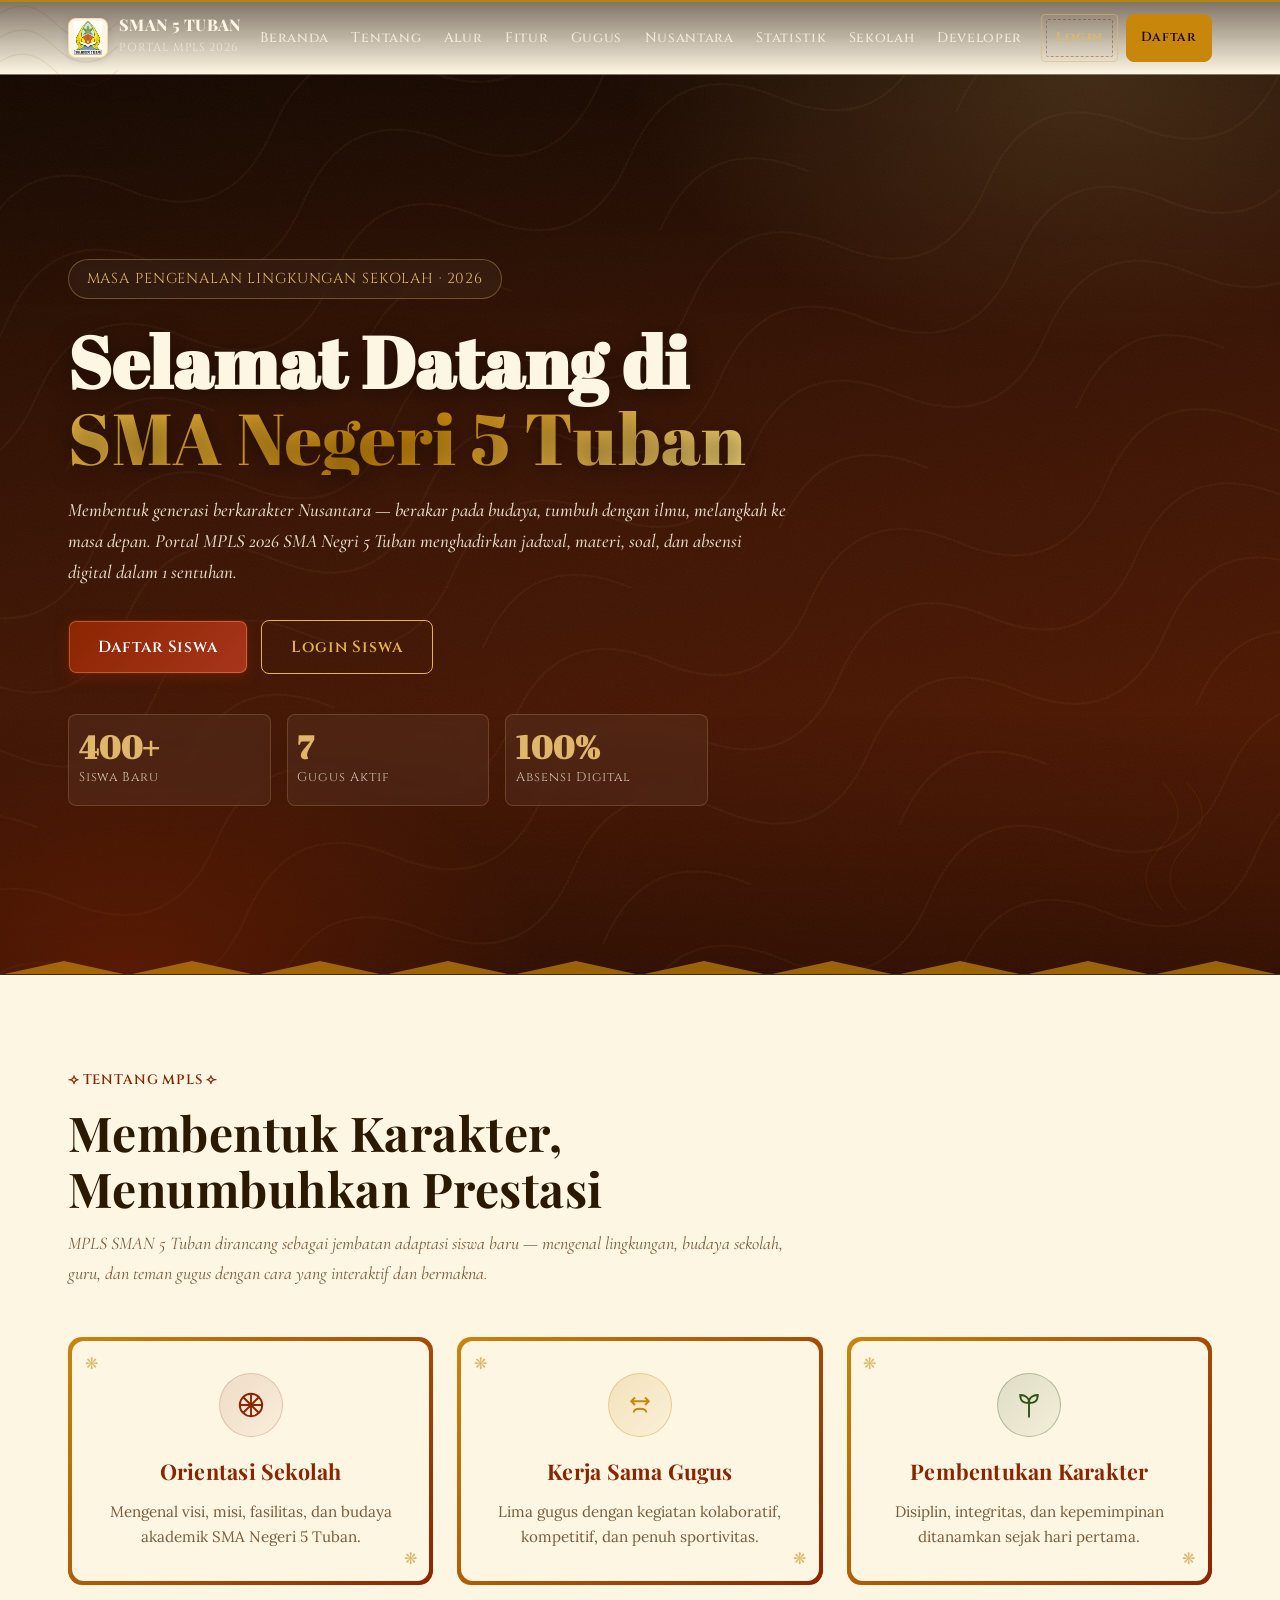
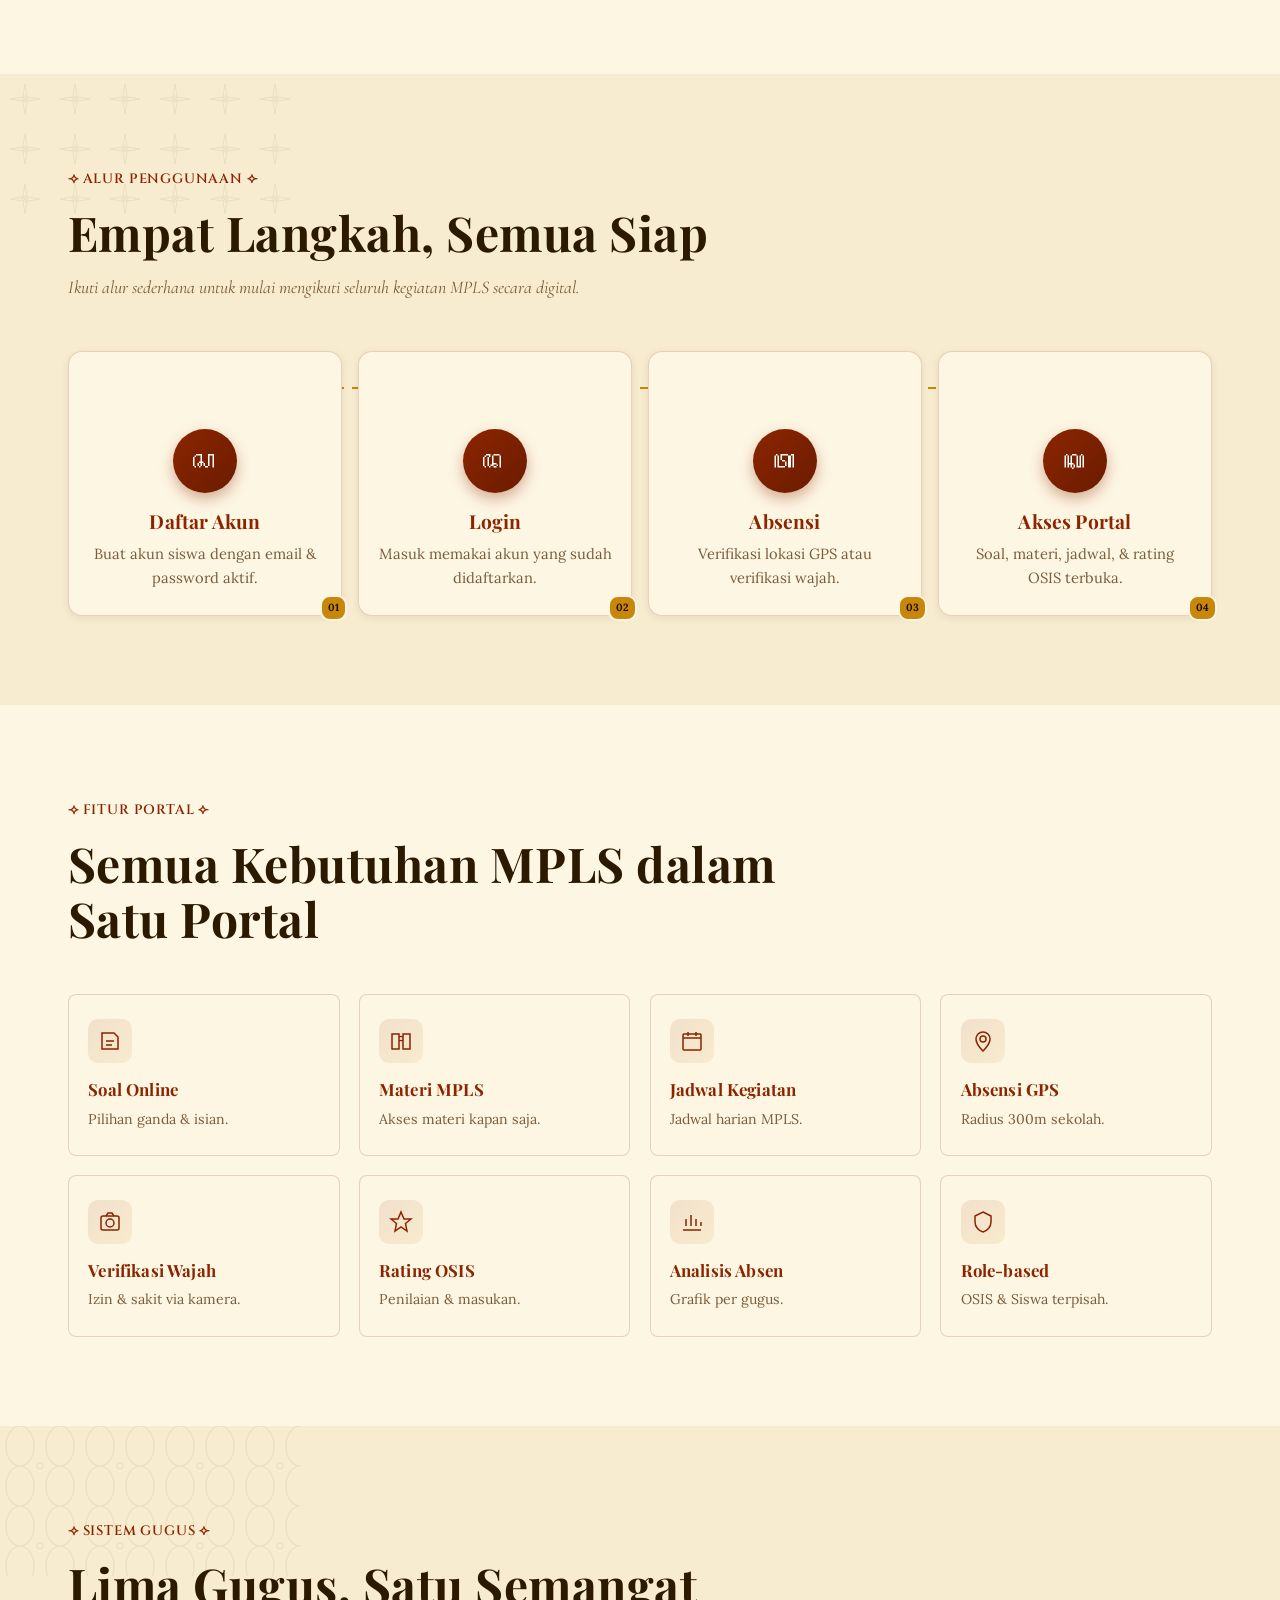
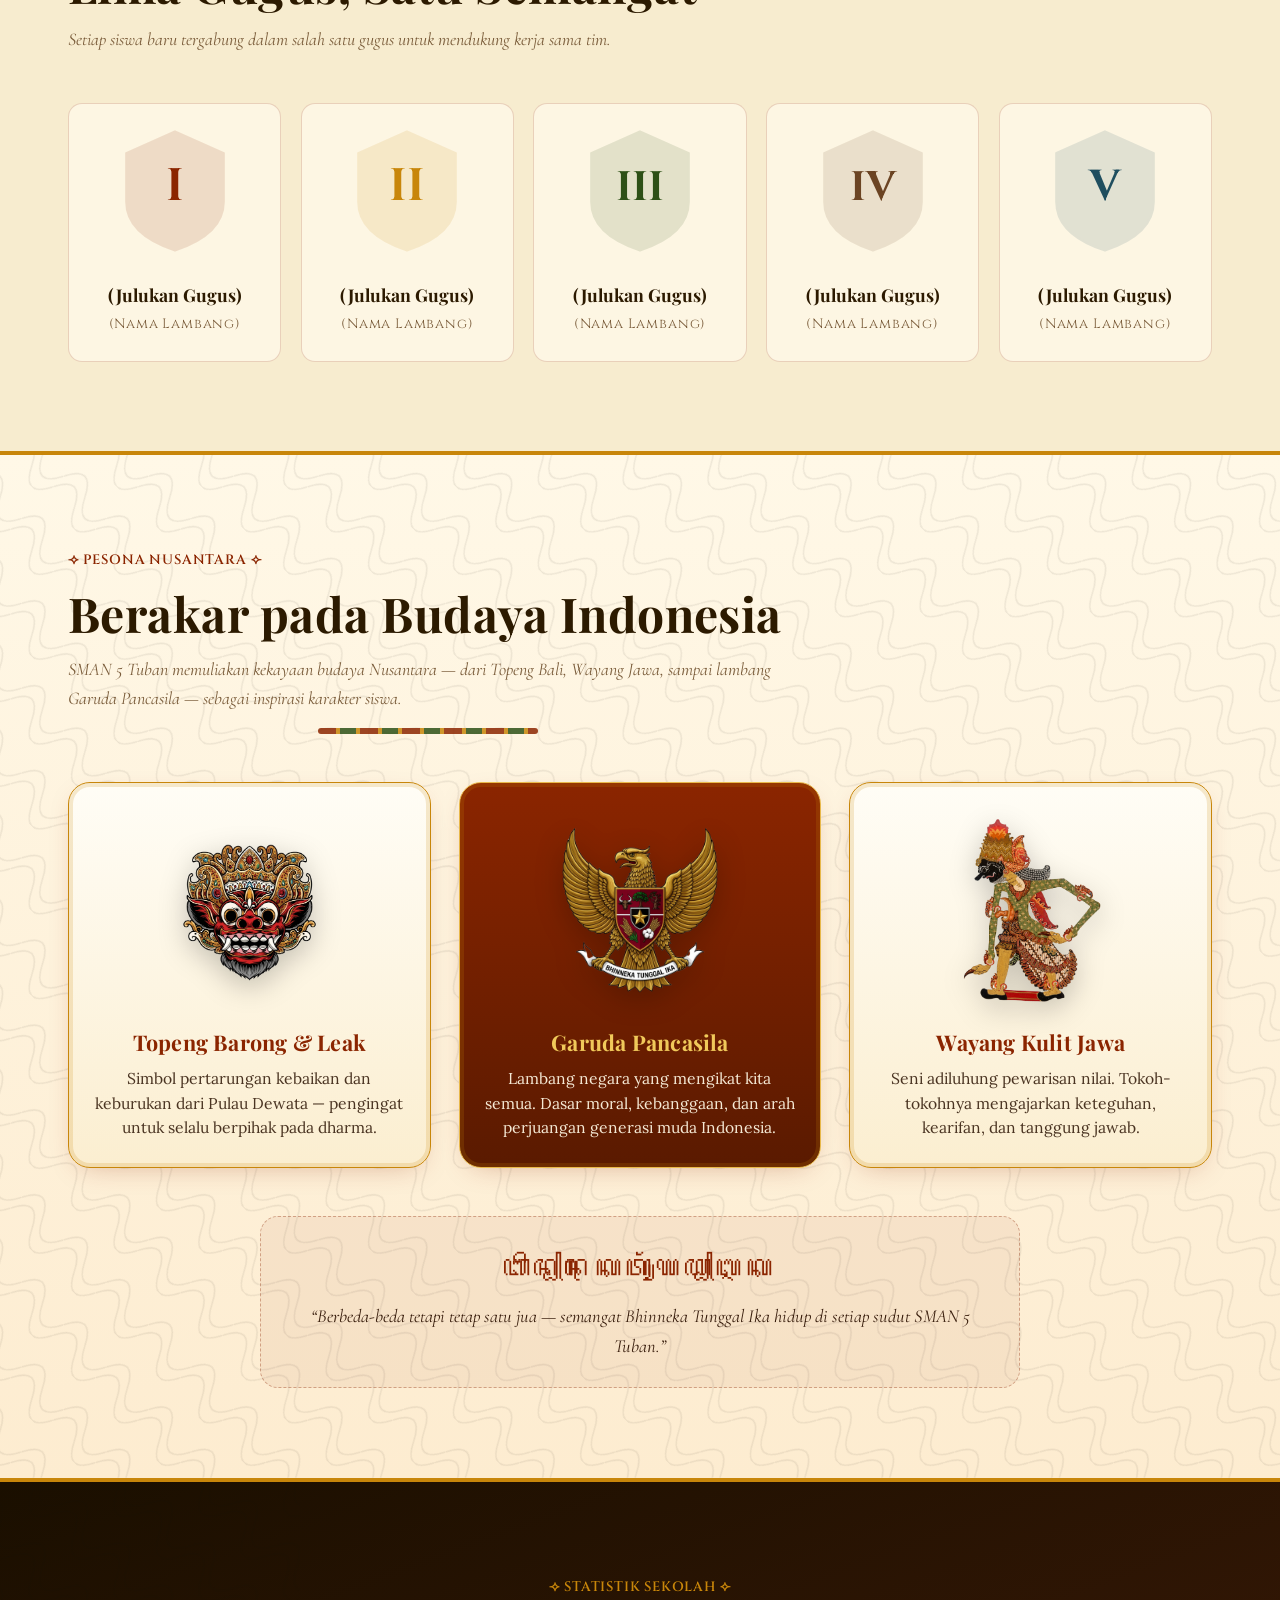
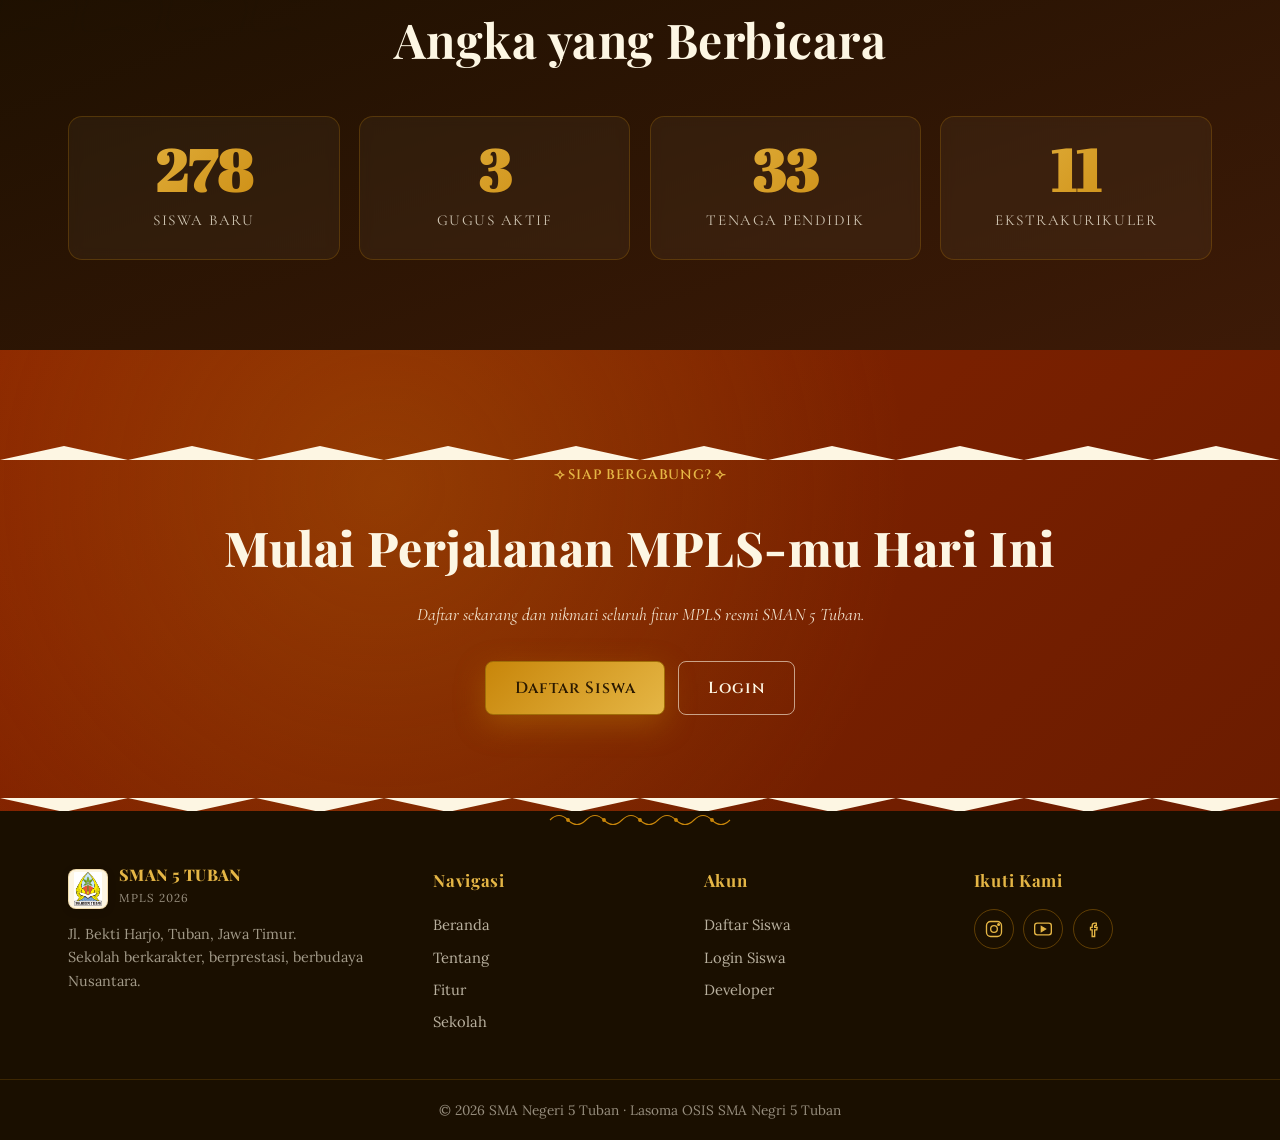
==== commit 345c8fd6: "siap rilis" ====
--- a/index.html
+++ b/index.html
@@ -117,14 +117,14 @@
     <div class="hero-content">
       <span class="tag reveal">Masa Pengenalan Lingkungan Sekolah · 2026</span>
       <h1 class="display reveal">Selamat Datang di <span class="grad">SMA Negeri 5 Tuban</span></h1>
-      <p class="lead reveal">Membentuk generasi berkarakter Nusantara — berakar pada budaya, tumbuh dengan ilmu, melangkah ke masa depan. Portal MPLS 2026 menghadirkan jadwal, materi, soal, dan absensi digital dalam satu sentuhan.</p>
+      <p class="lead reveal">Membentuk generasi berkarakter Nusantara — berakar pada budaya, tumbuh dengan ilmu, melangkah ke masa depan. Portal MPLS 2026 SMA Negri 5 Tuban menghadirkan jadwal, materi, soal, dan absensi digital dalam 1 sentuhan.</p>
       <div class="hero-actions reveal">
         <a href="register.html" class="btn btn-primary btn-lg">Daftar Siswa</a>
         <a href="login.html" class="btn btn-outline btn-lg">Login Siswa</a>
       </div>
       <div class="hero-badges reveal">
         <div class="badge"><strong>400+</strong><span>Siswa Baru</span></div>
-        <div class="badge"><strong>5</strong><span>Gugus Aktif</span></div>
+        <div class="badge"><strong>7</strong><span>Gugus Aktif</span></div>
         <div class="badge"><strong>100%</strong><span>Absensi Digital</span></div>
       </div>
     </div>
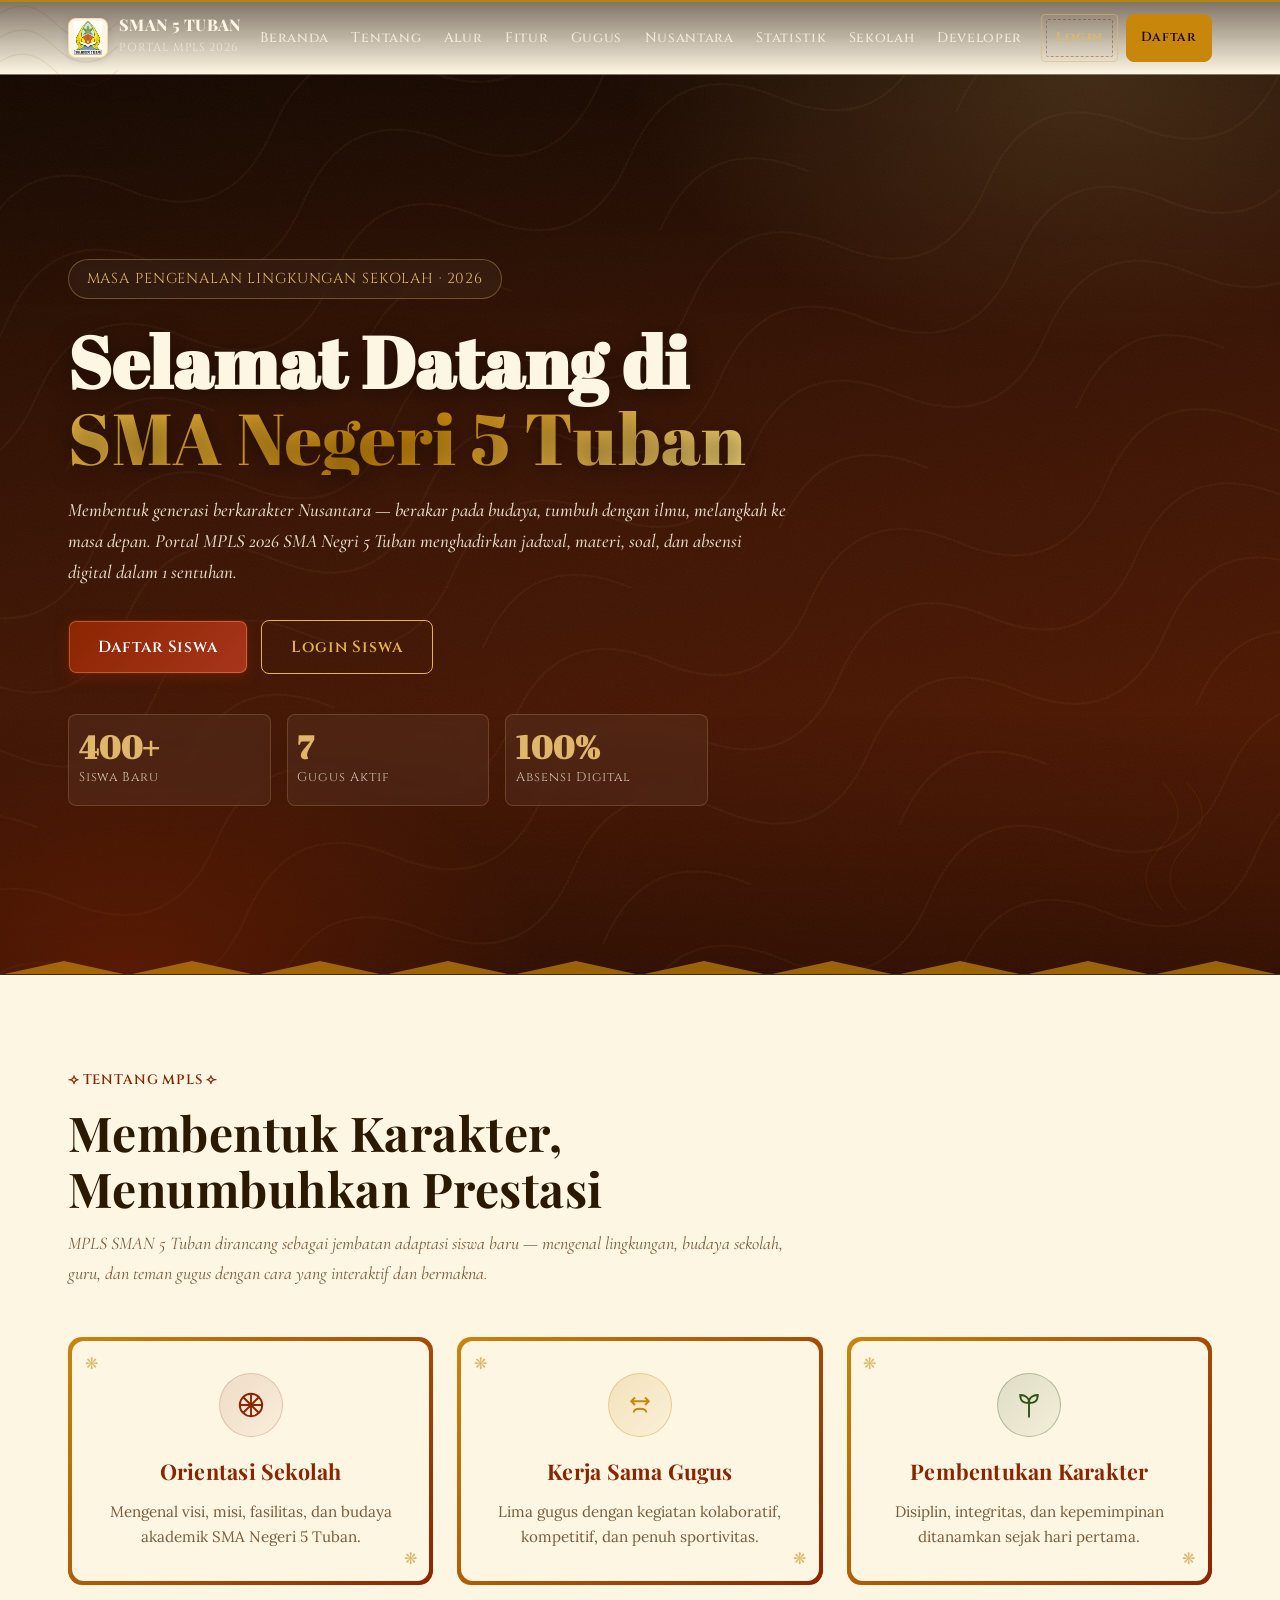
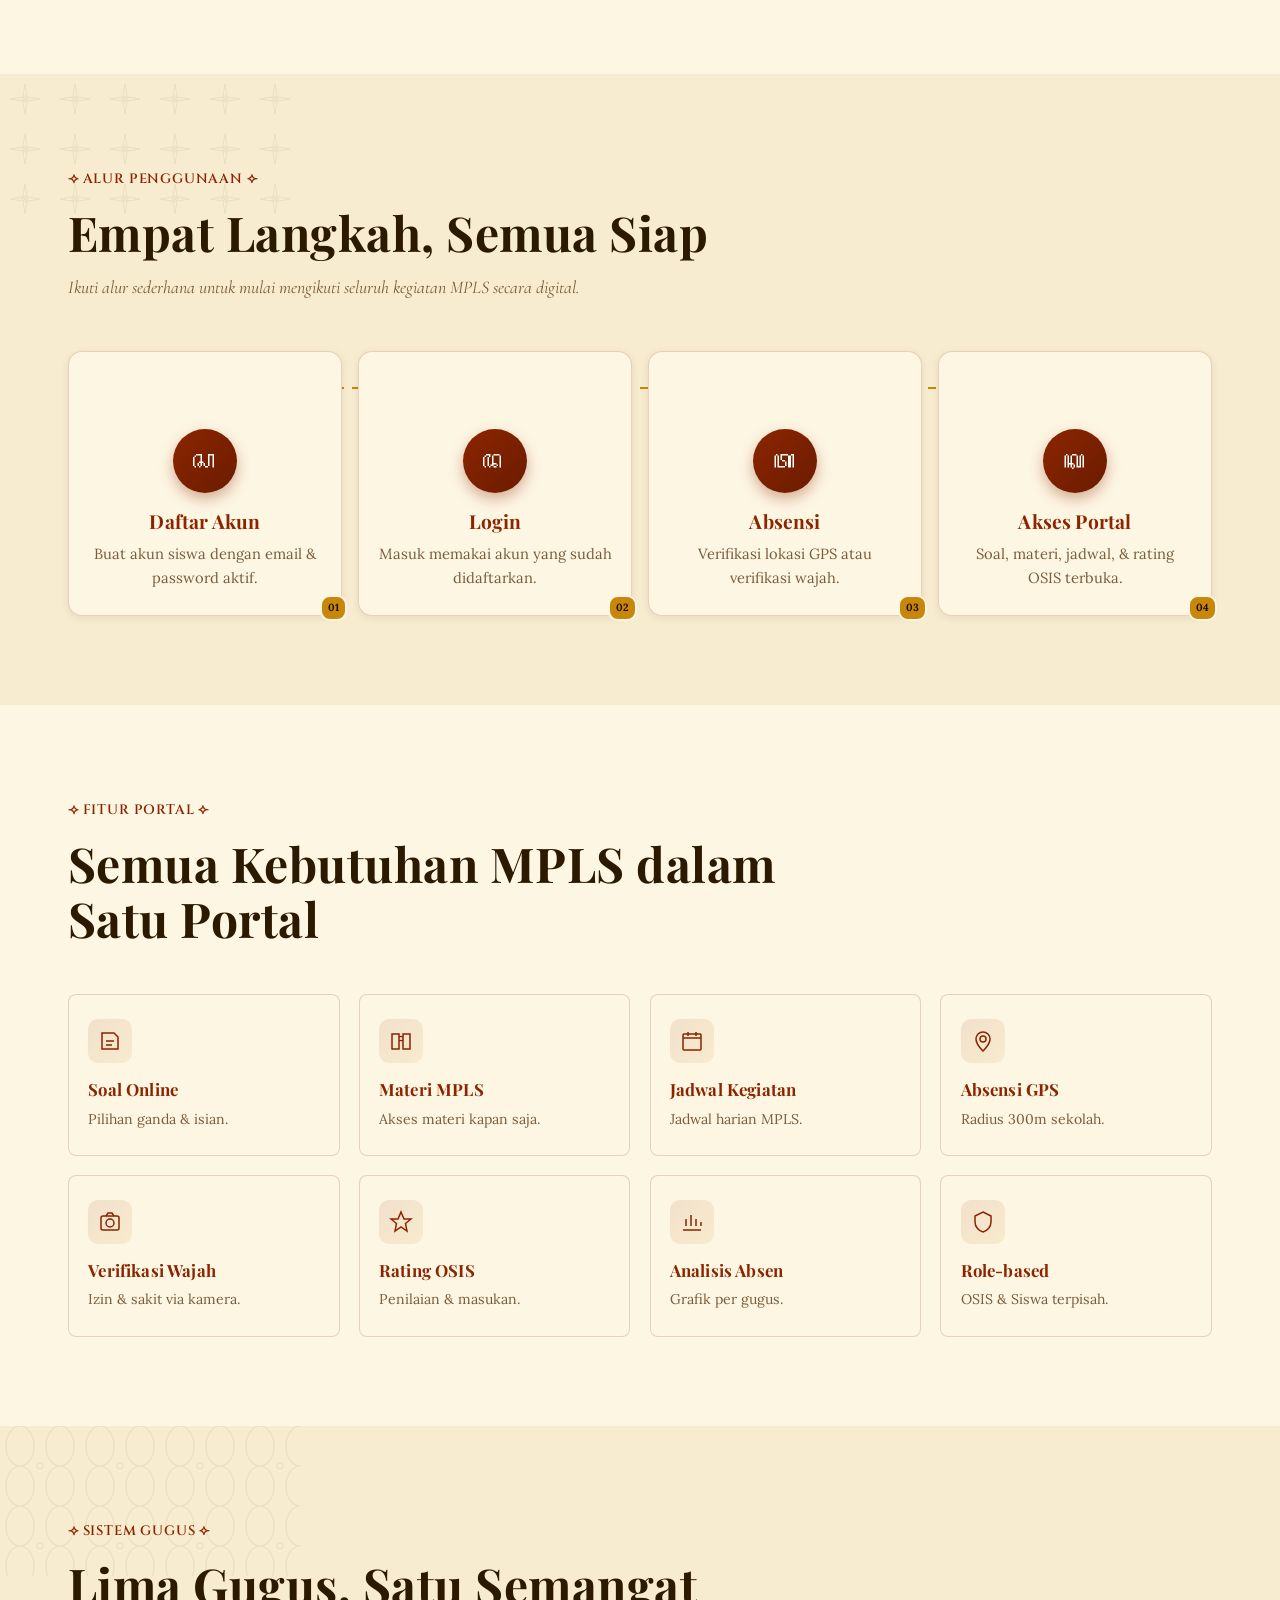
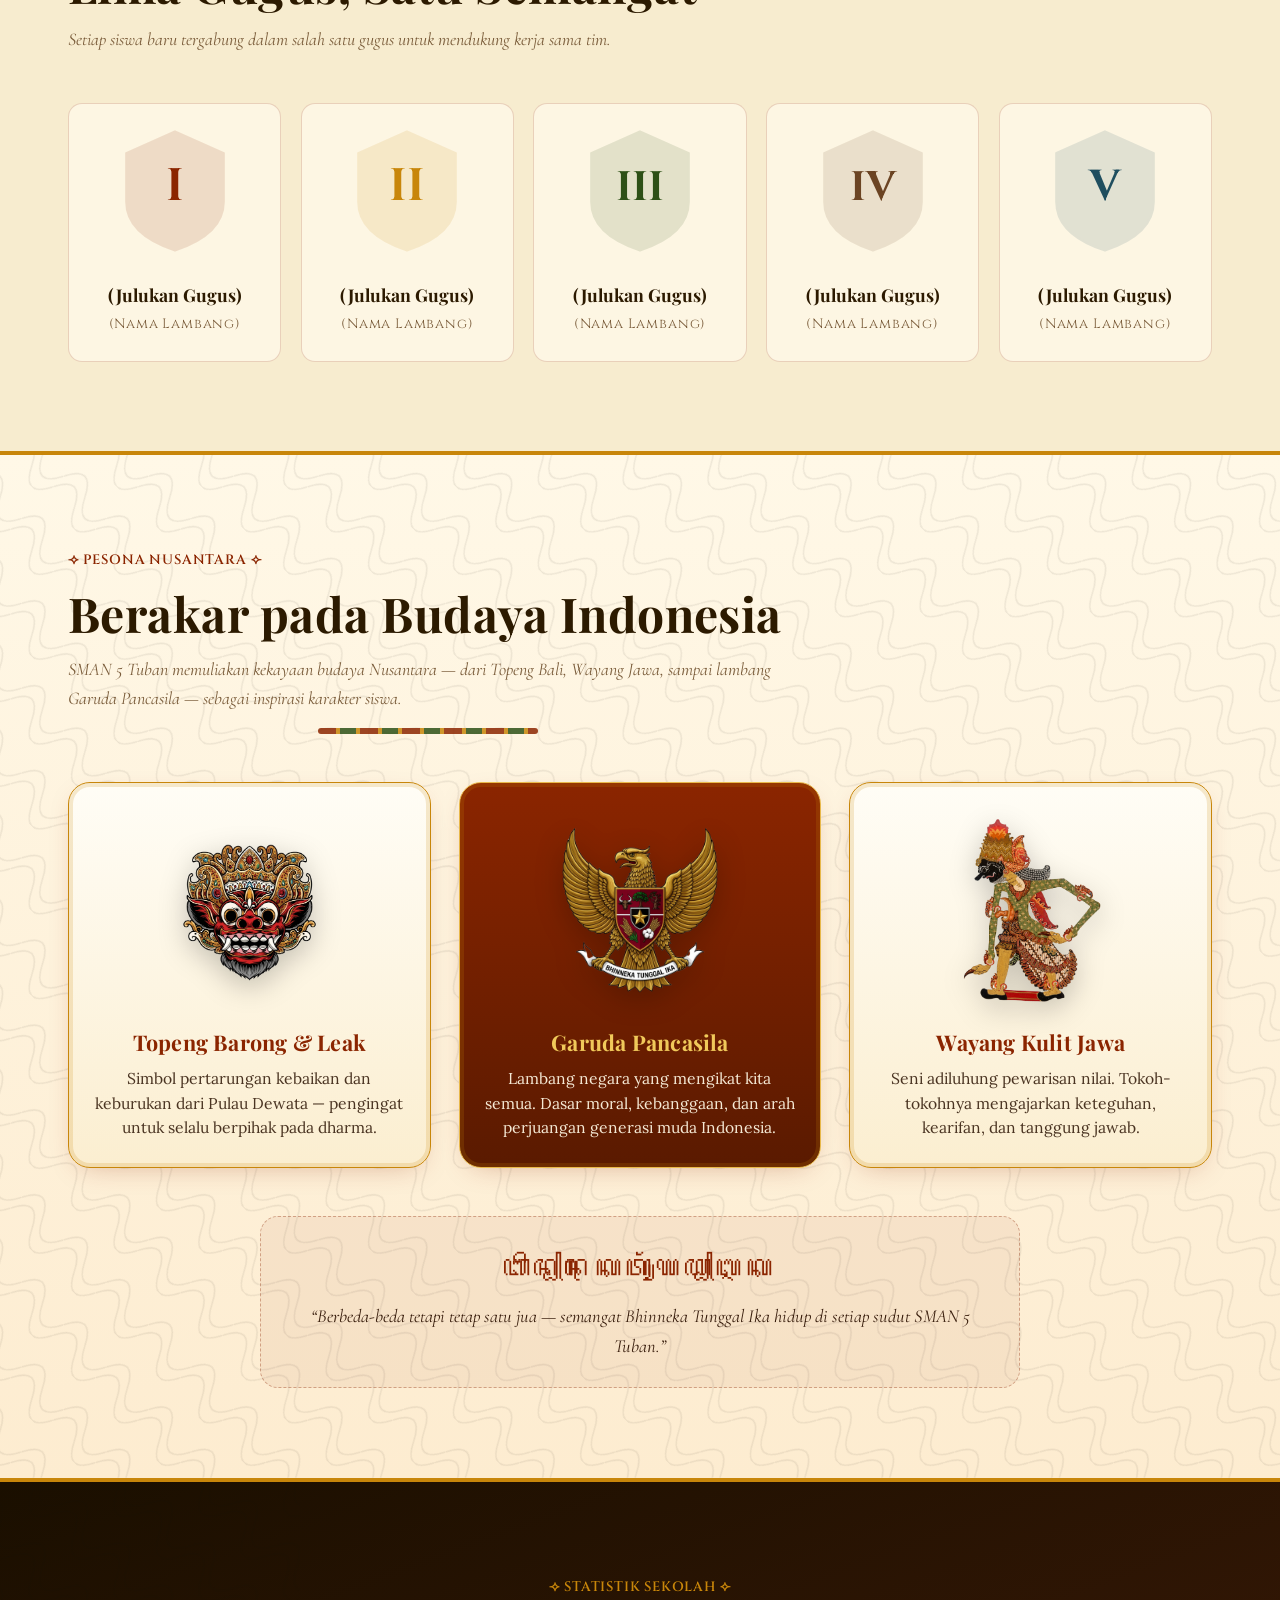
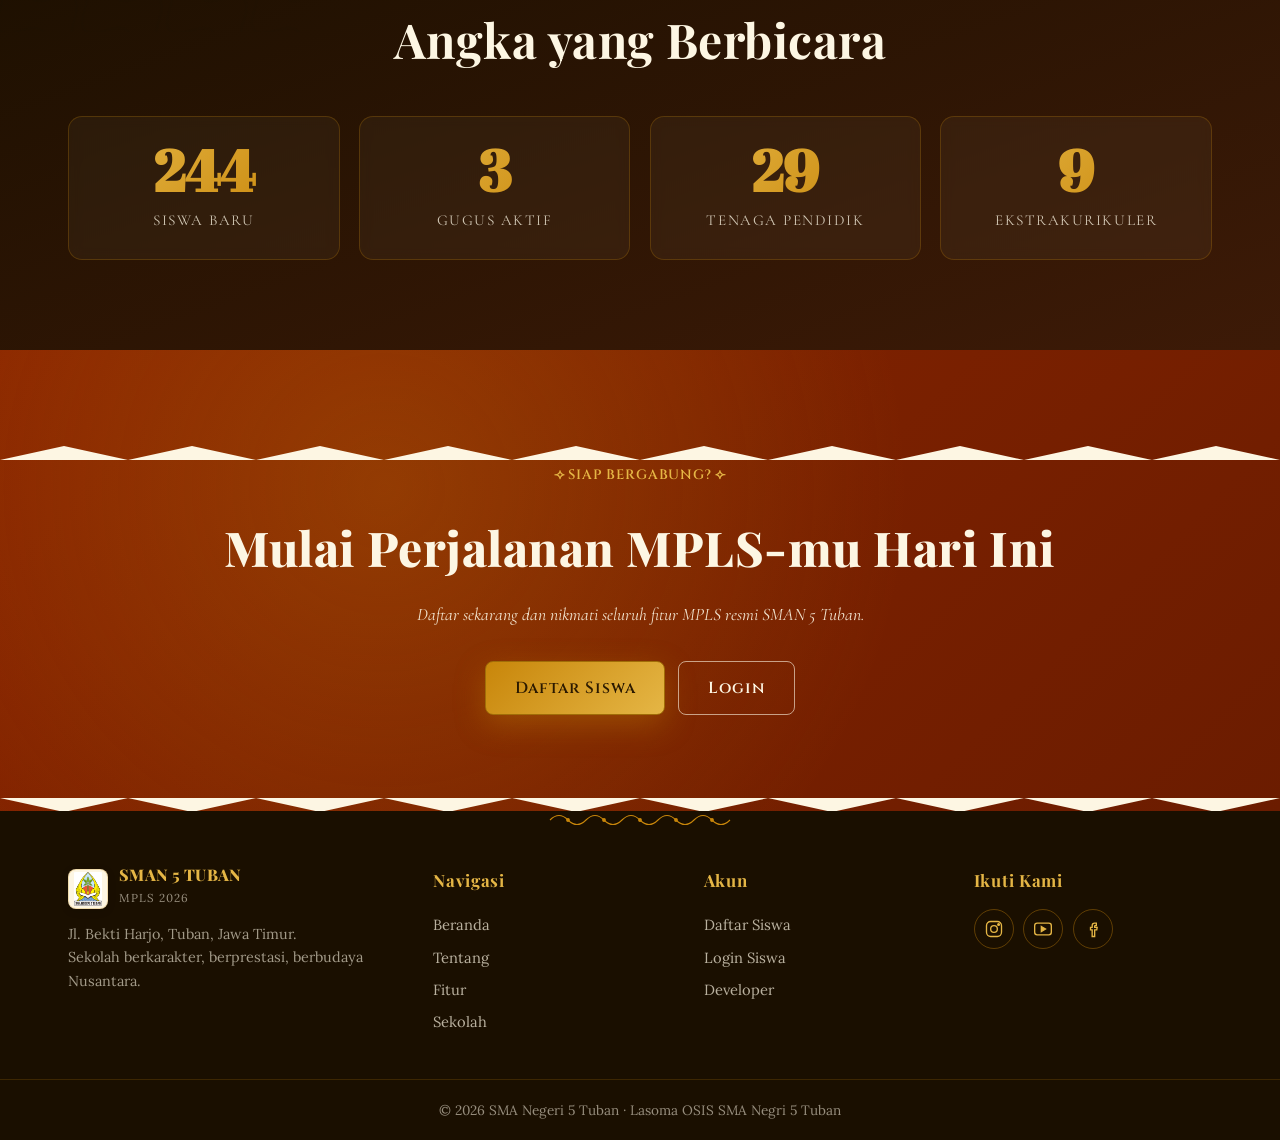
==== commit d05e2ad2: "Install and Configure Vercel Analytics # Vercel Web Analytics Installation Report  ## Summary Succes" ====
--- a/index.html
+++ b/index.html
@@ -381,5 +381,7 @@
 </footer>
 
 <script src="main.js" defer></script>
+<!-- Vercel Web Analytics -->
+<script defer src="https://cdn.vercel-insights.com/v1/script.js"></script>
 </body>
 </html>
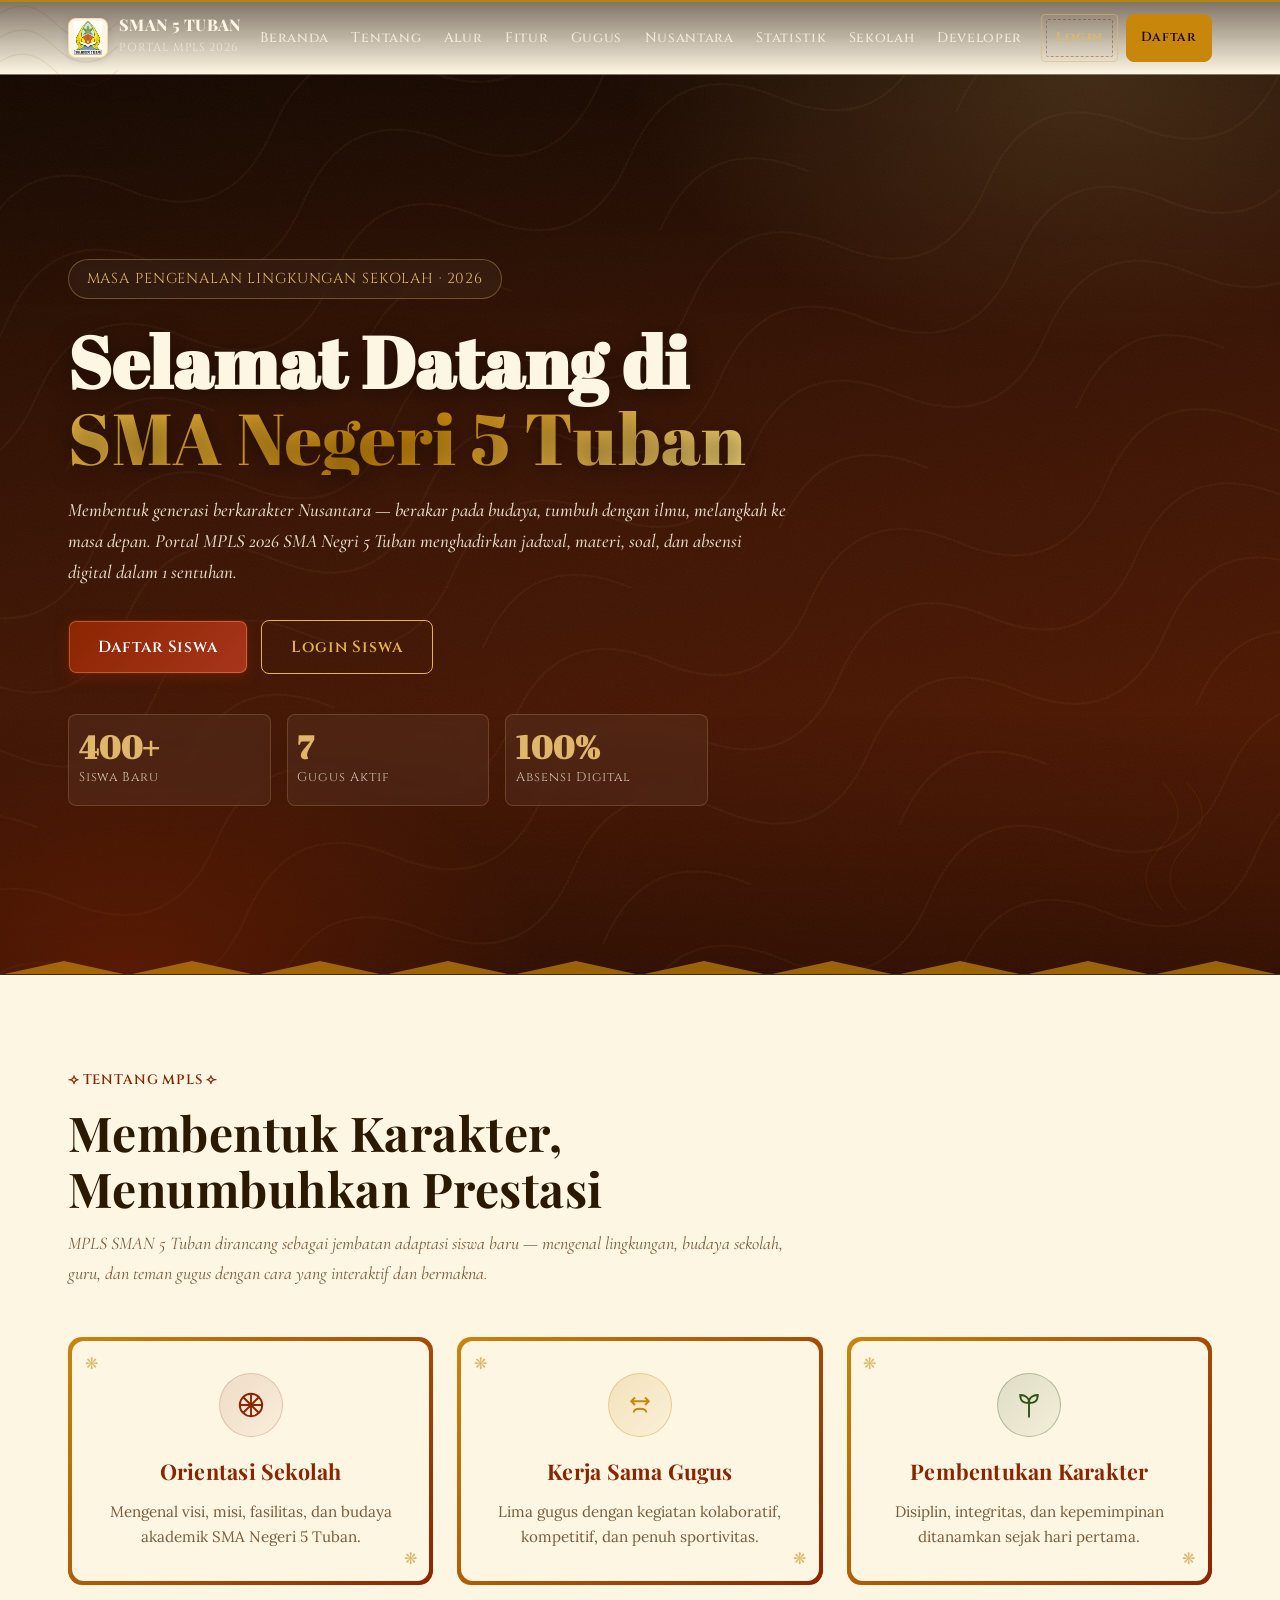
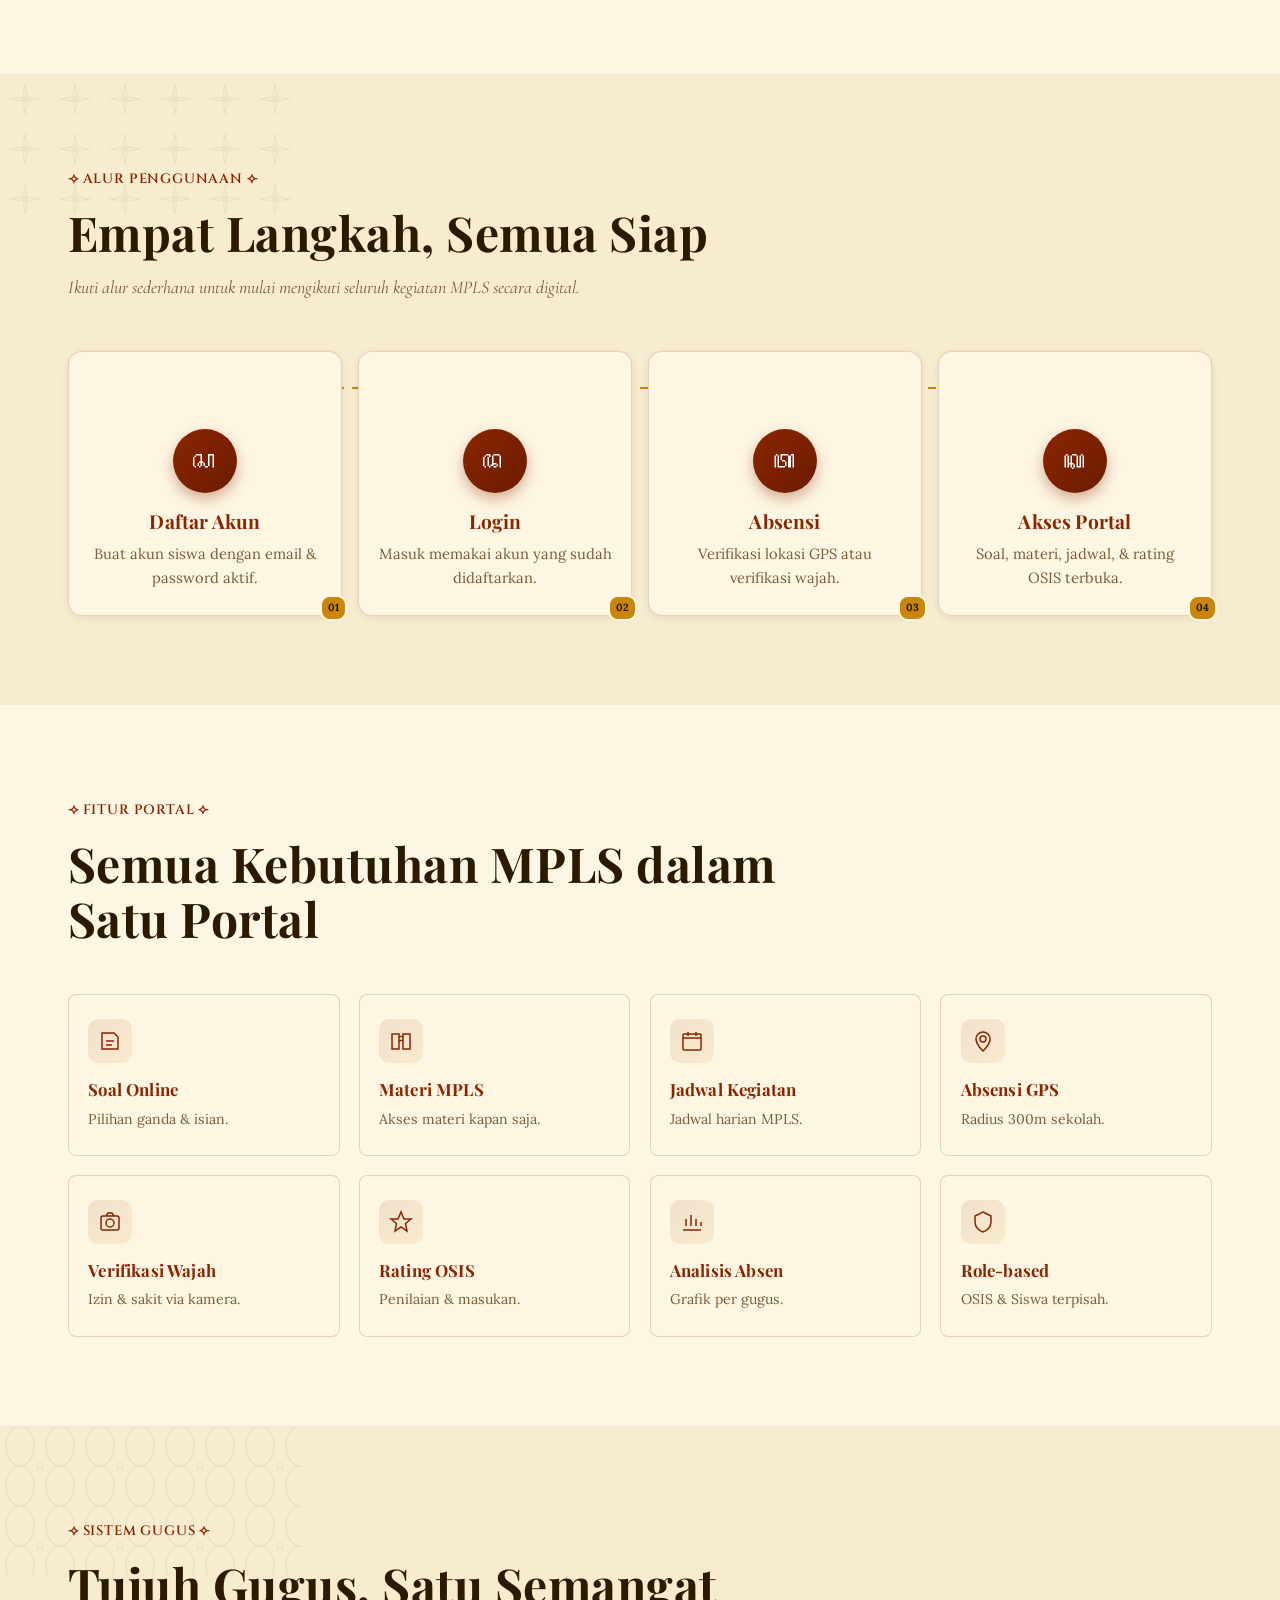
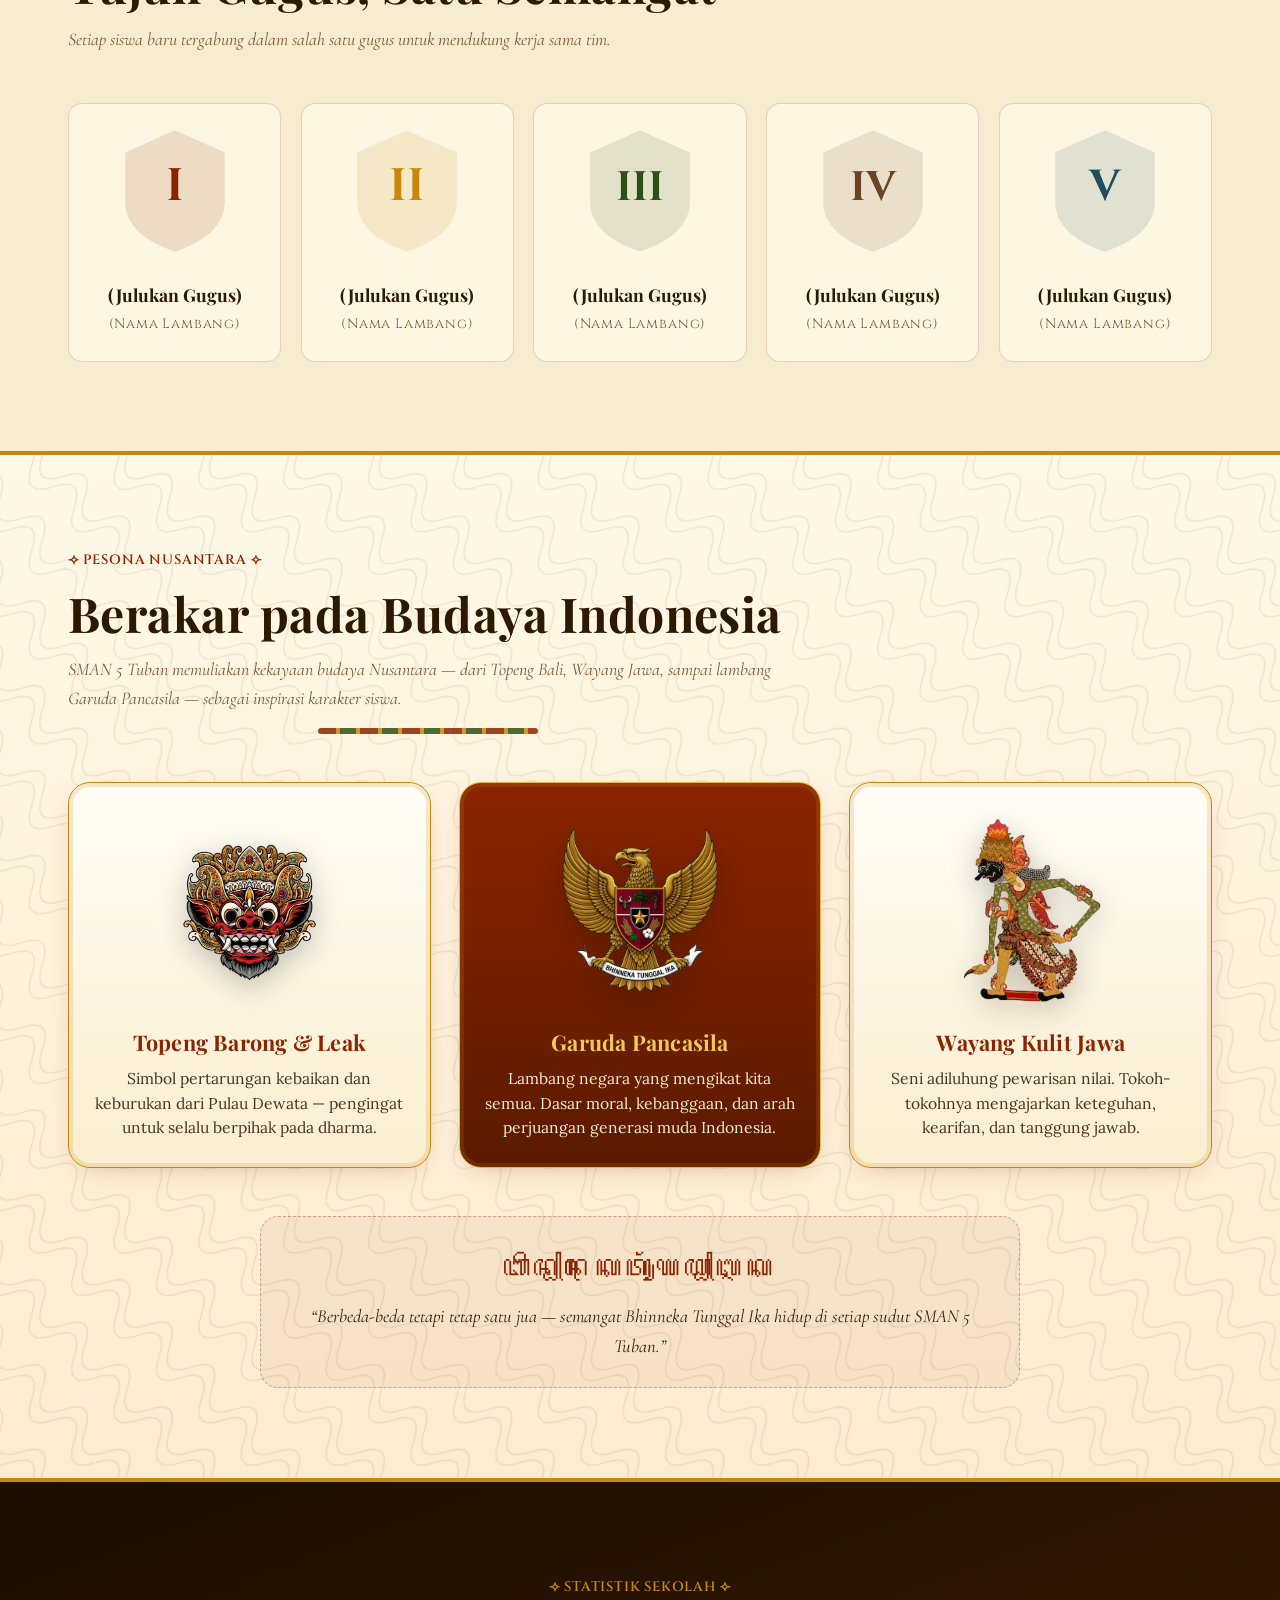
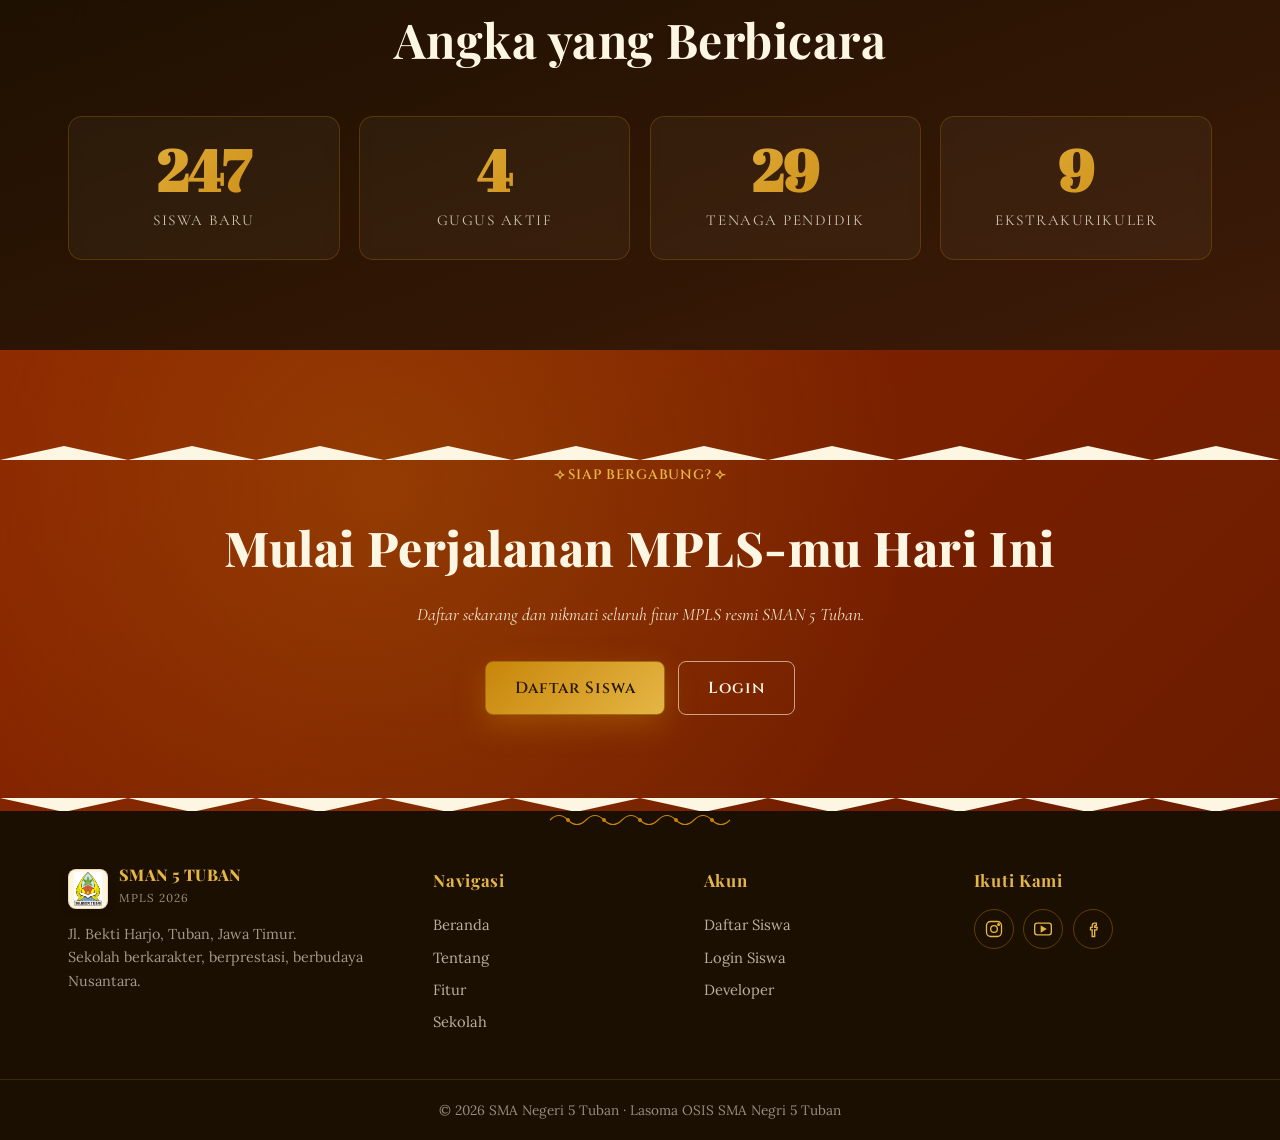
==== commit 0bd02814: "Update index.html" ====
--- a/index.html
+++ b/index.html
@@ -235,7 +235,7 @@
   <div class="container">
     <div class="section-head reveal">
       <span class="kicker">⟢ Sistem Gugus ⟣</span>
-      <h2>Lima Gugus, Satu Semangat</h2>
+      <h2>Tujuh Gugus, Satu Semangat</h2>
       <p>Setiap siswa baru tergabung dalam salah satu gugus untuk mendukung kerja sama tim.</p>
     </div>
     <div class="gugus-grid">
@@ -318,7 +318,7 @@
     <div class="stats">
       <!-- EDIT: ubah data-count sesuai angka asli -->
       <div class="stat reveal"><strong data-count="400">0</strong><span>Siswa Baru</span></div>
-      <div class="stat reveal"><strong data-count="5">0</strong><span>Gugus Aktif</span></div>
+      <div class="stat reveal"><strong data-count="7">0</strong><span>Gugus Aktif</span></div>
       <div class="stat reveal"><strong data-count="48">0</strong><span>Tenaga Pendidik</span></div>
       <div class="stat reveal"><strong data-count="16">0</strong><span>Ekstrakurikuler</span></div>
     </div>
@@ -381,7 +381,5 @@
 </footer>
 
 <script src="main.js" defer></script>
-<!-- Vercel Web Analytics -->
-<script defer src="https://cdn.vercel-insights.com/v1/script.js"></script>
 </body>
 </html>
--- a/fixes-v3.css
+++ b/fixes-v3.css
@@ -327,3 +327,43 @@
   .nav-menu > a, .sb-link, .btn{min-height:42px}
 }
 :focus-visible{outline:2px solid var(--secondary,#C8860A);outline-offset:2px;border-radius:6px}
+
+/* =====================================================================
+   5) INSTAGRAM FOLLOW BUTTON — Premium Nusantara Style
+   ===================================================================== */
+.instagram-btn{
+  cursor:pointer !important;
+}
+
+.instagram-btn:hover{
+  transform:scale(1.15) !important;
+  box-shadow:0 12px 32px rgba(200,134,10,.5) !important;
+}
+
+.instagram-btn:hover span{
+  opacity:1 !important;
+}
+
+.instagram-btn:active{
+  transform:scale(1.08) !important;
+}
+
+@media (prefers-reduced-motion:no-preference){
+  .instagram-btn i{
+    animation:instagram-pulse-in .6s cubic-bezier(.34,1.56,.64,1);
+  }
+}
+
+@keyframes instagram-pulse-in{
+  0%{
+    transform:scale(.8);
+    opacity:.6;
+  }
+  50%{
+    transform:scale(1.05);
+  }
+  100%{
+    transform:scale(1);
+    opacity:1;
+  }
+}
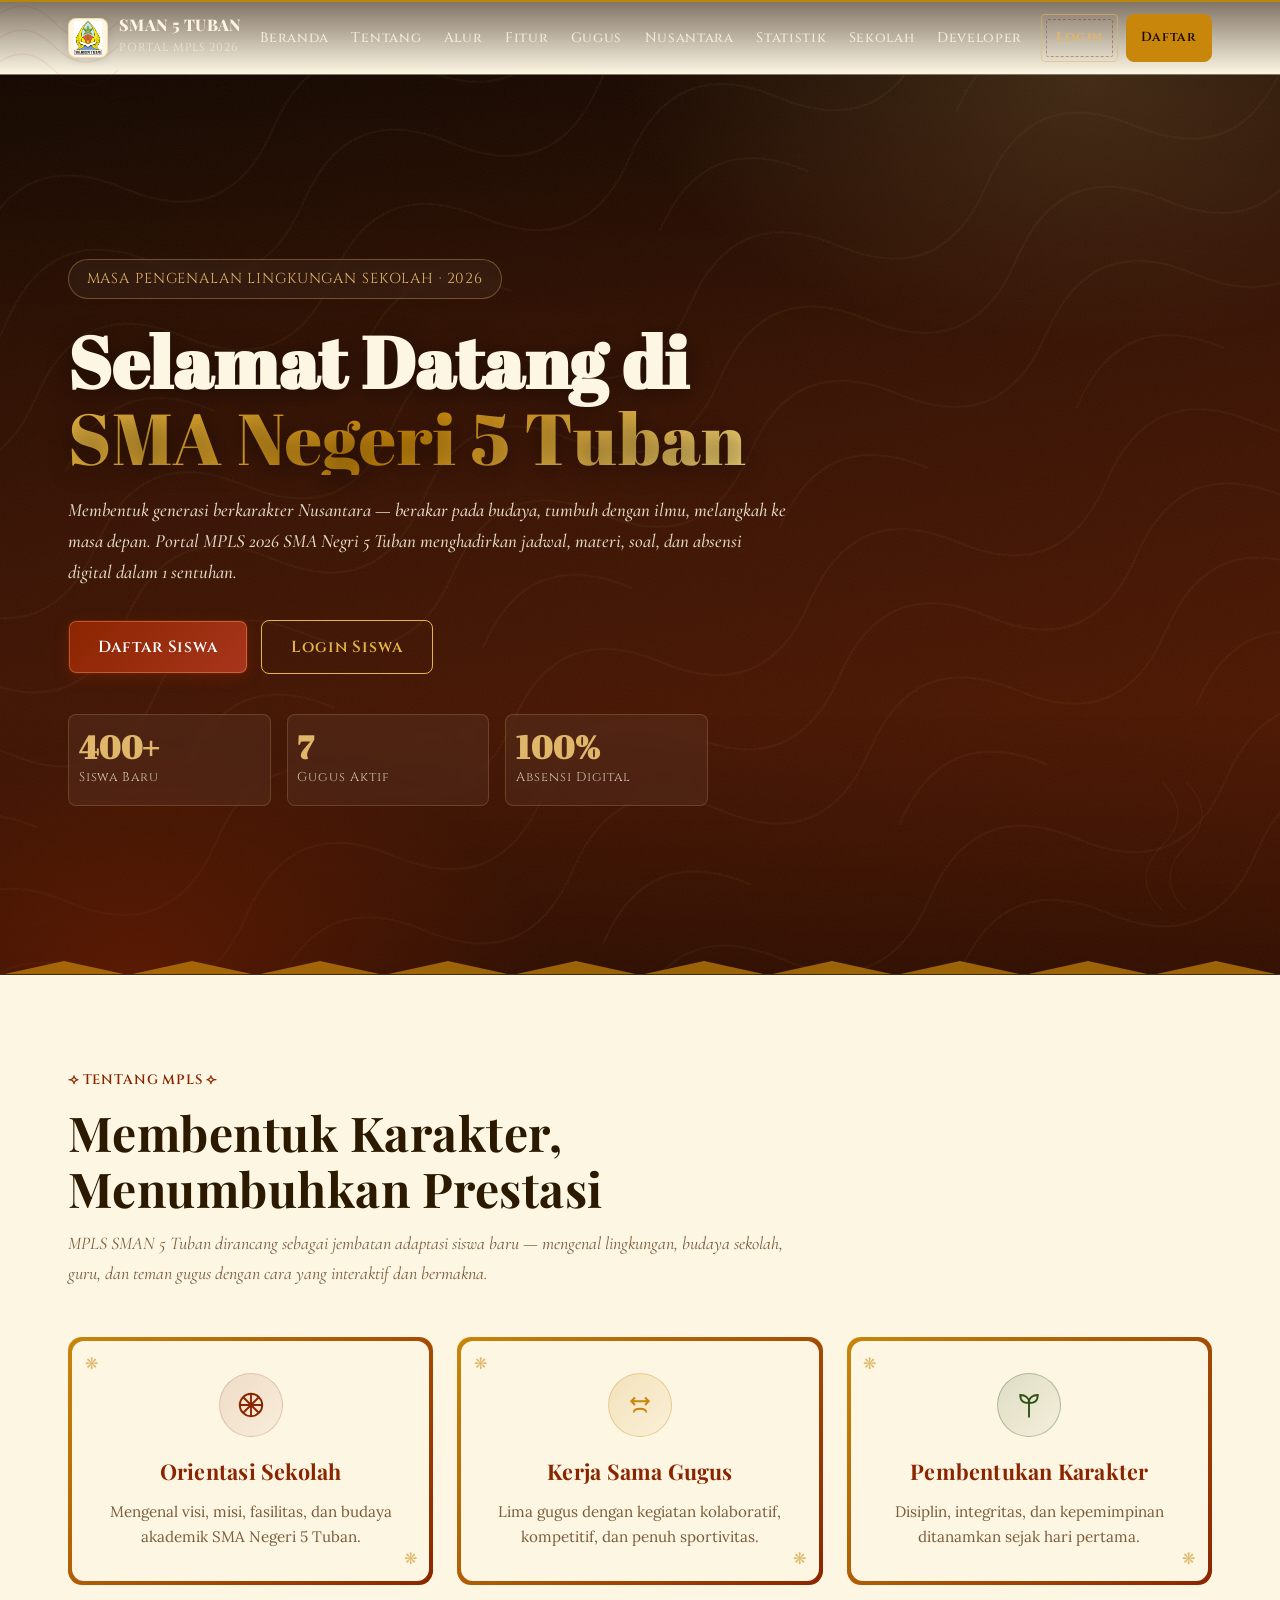
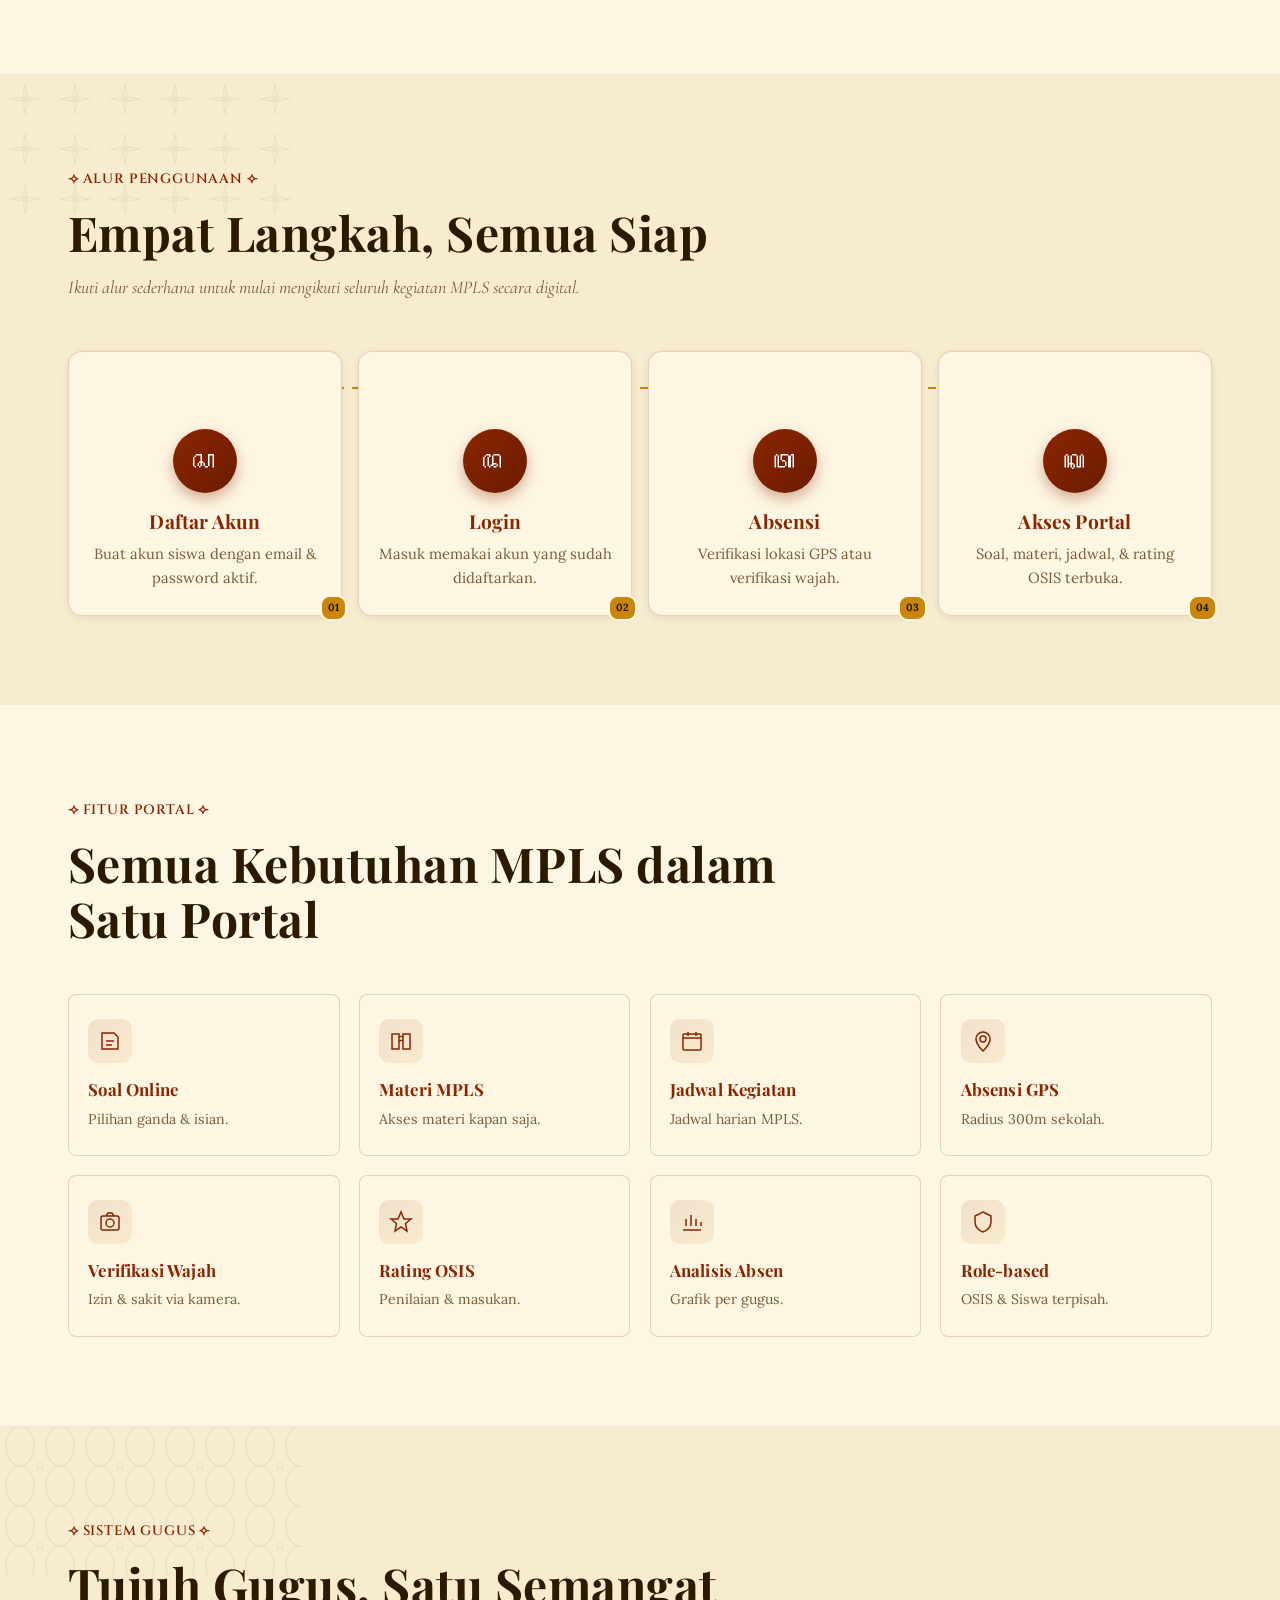
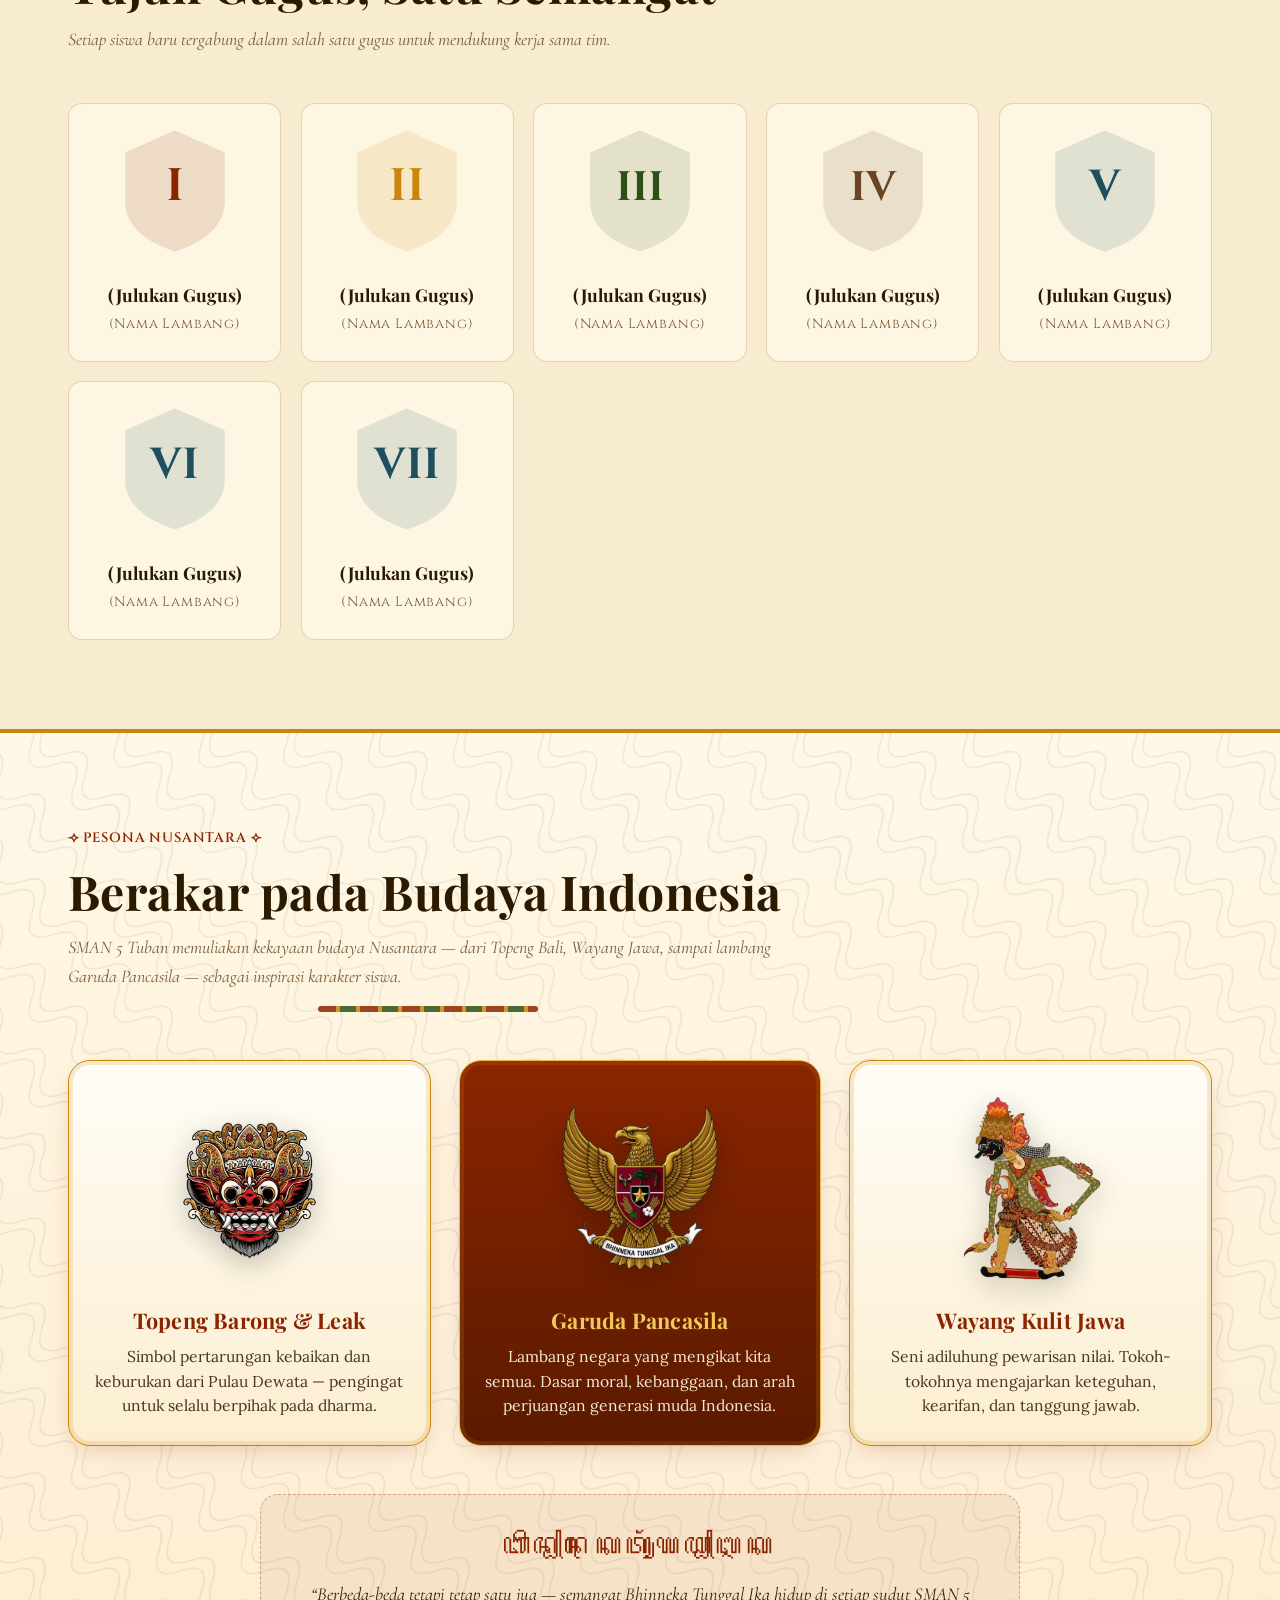
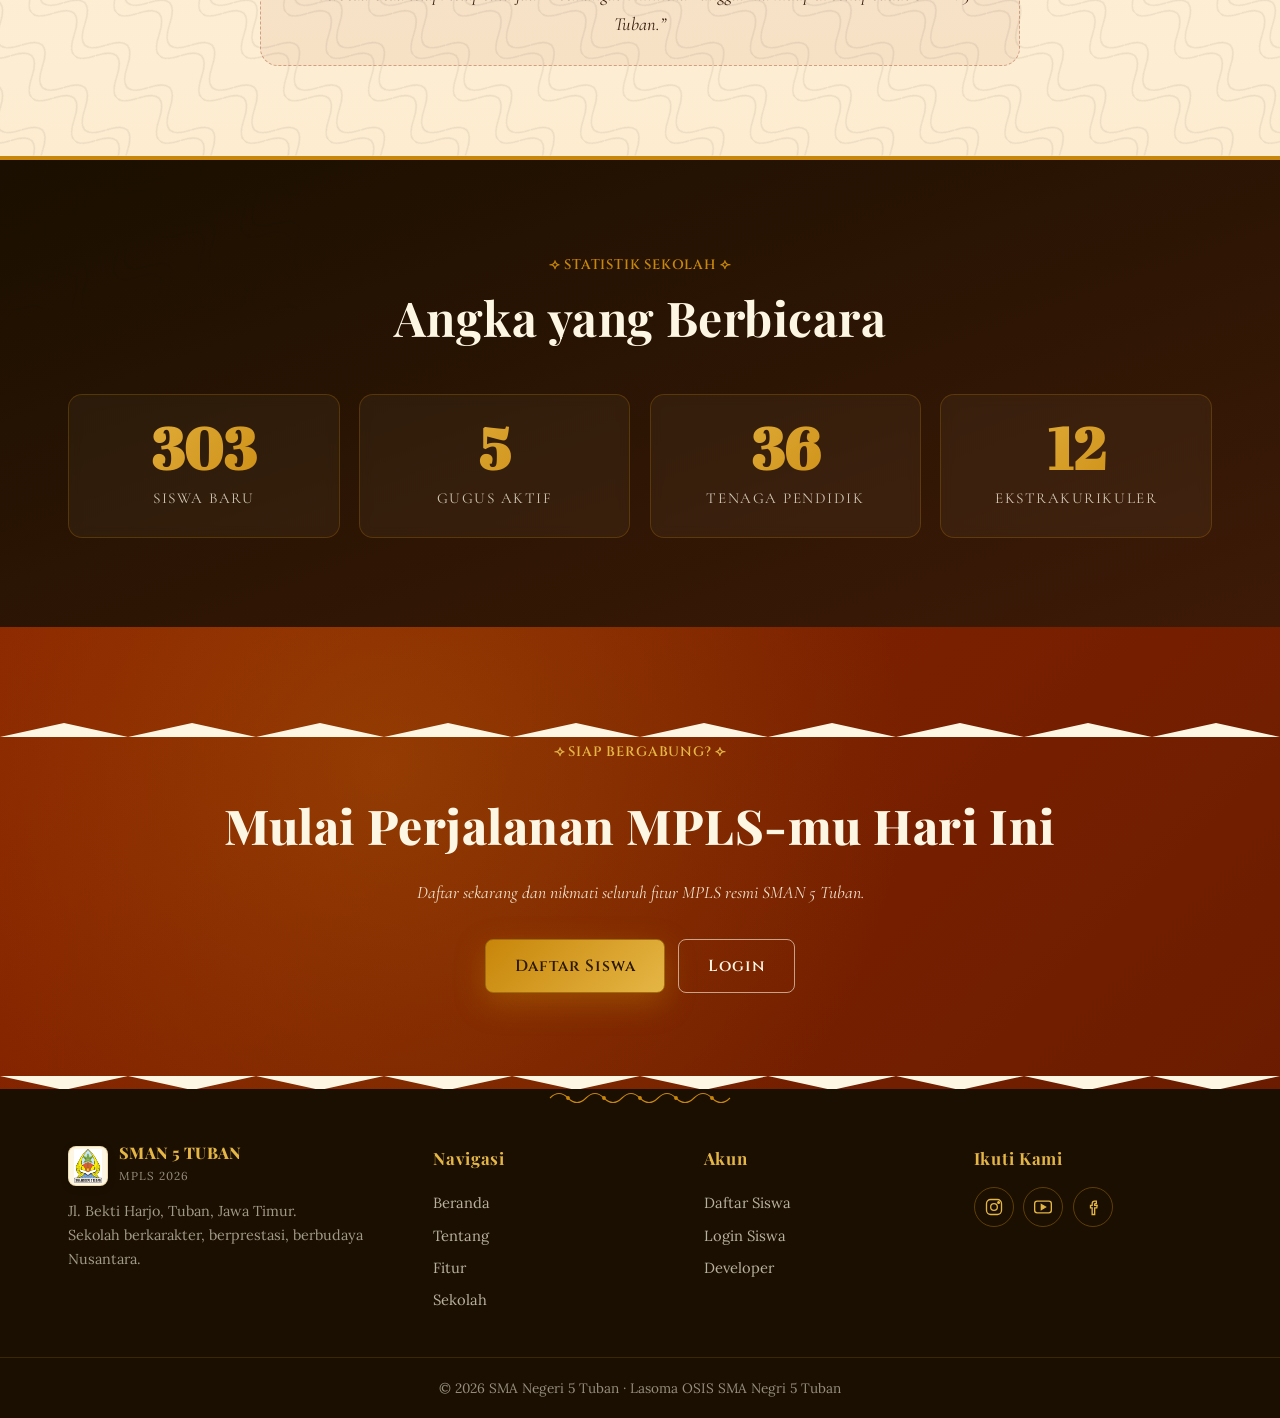
==== commit cc78c0eb: "Add new sections for groups VI and VII" ====
--- a/index.html
+++ b/index.html
@@ -265,6 +265,16 @@
         <strong>(Julukan Gugus)</strong>
         <small>(Nama Lambang)</small>
       </div>
+      <div class="gugus reveal" style="--g:#1F4E5F">
+        <svg class="perisai" viewBox="0 0 100 120"><path d="M50 5 L95 25 L95 70 Q95 100 50 115 Q5 100 5 70 L5 25 Z" fill="currentColor" opacity=".12" stroke="currentColor" stroke-width="2"/><text x="50" y="68" text-anchor="middle" font-size="40" font-family="Cinzel" font-weight="700" fill="currentColor">VI</text></svg>
+        <strong>(Julukan Gugus)</strong>
+        <small>(Nama Lambang)</small>
+      </div>
+      <div class="gugus reveal" style="--g:#1F4E5F">
+        <svg class="perisai" viewBox="0 0 100 120"><path d="M50 5 L95 25 L95 70 Q95 100 50 115 Q5 100 5 70 L5 25 Z" fill="currentColor" opacity=".12" stroke="currentColor" stroke-width="2"/><text x="50" y="68" text-anchor="middle" font-size="40" font-family="Cinzel" font-weight="700" fill="currentColor">VII</text></svg>
+        <strong>(Julukan Gugus)</strong>
+        <small>(Nama Lambang)</small>
+      </div>
     </div>
   </div>
 </section>
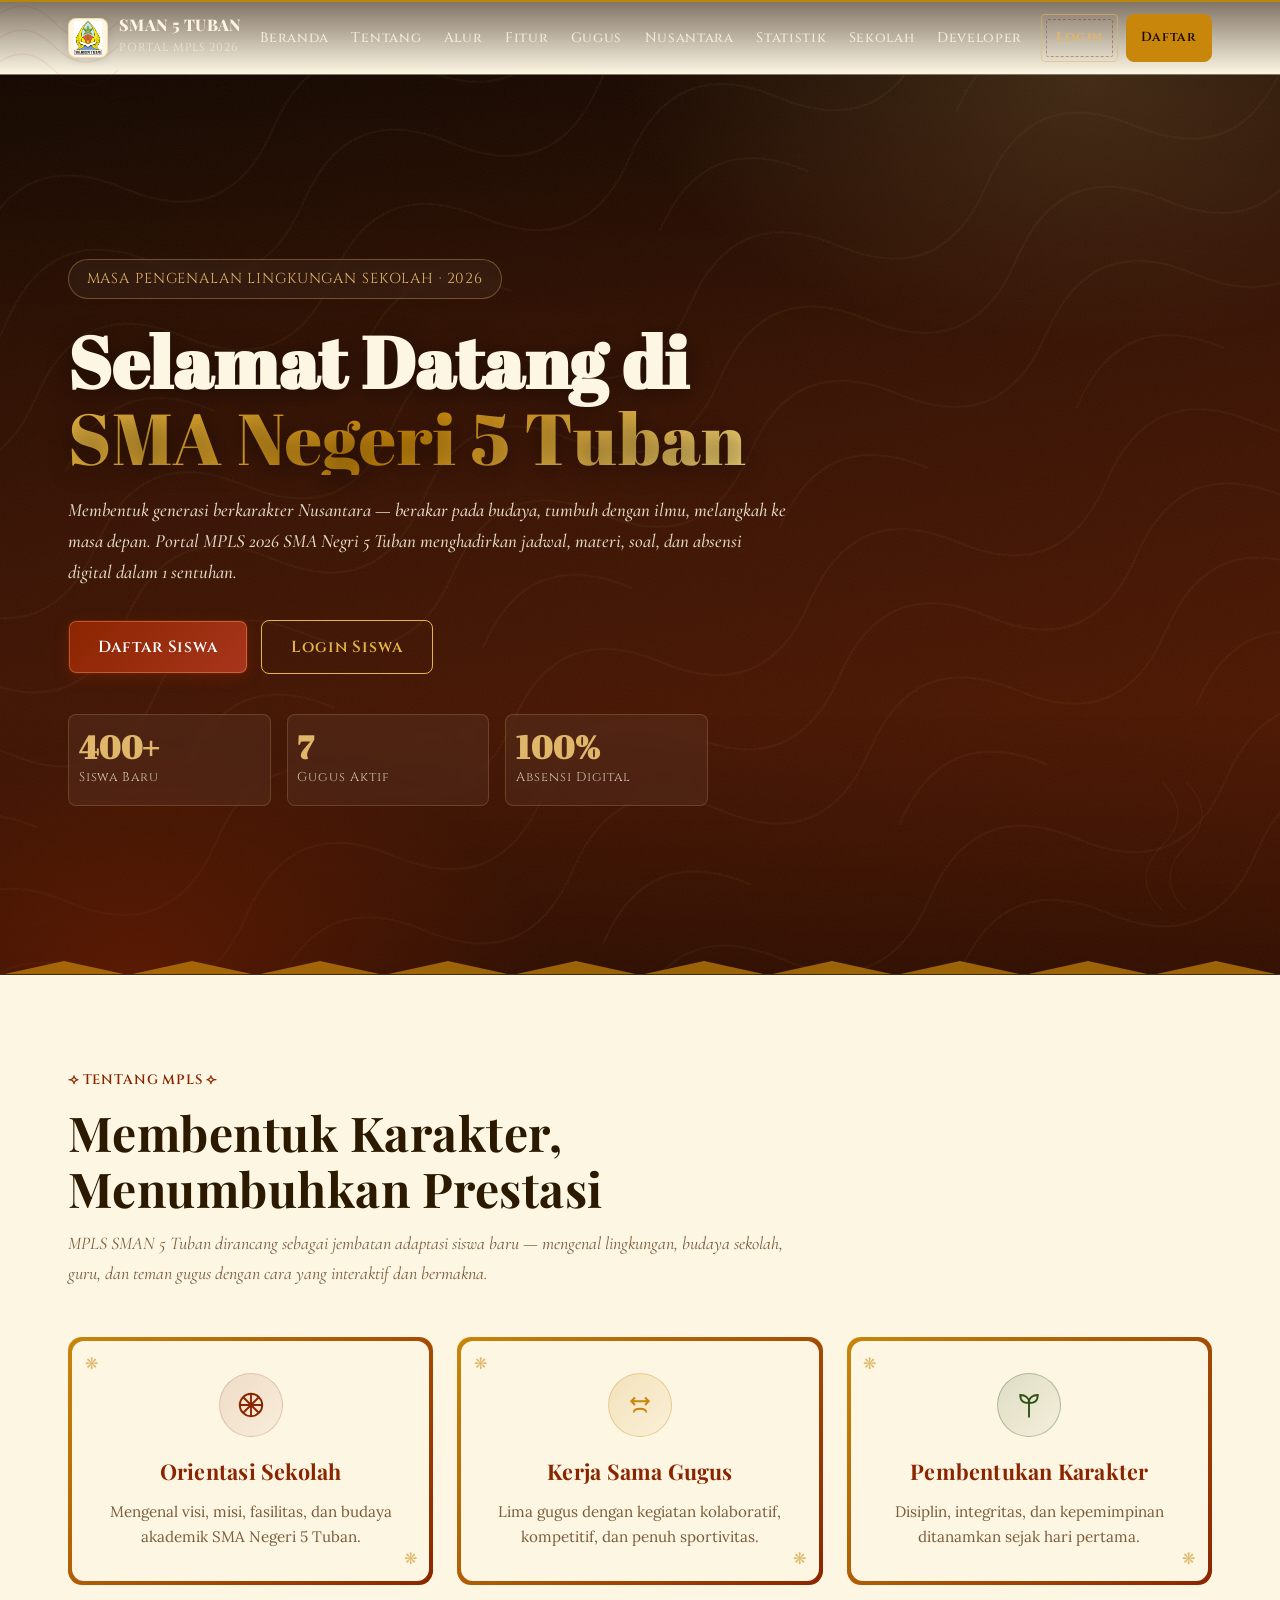
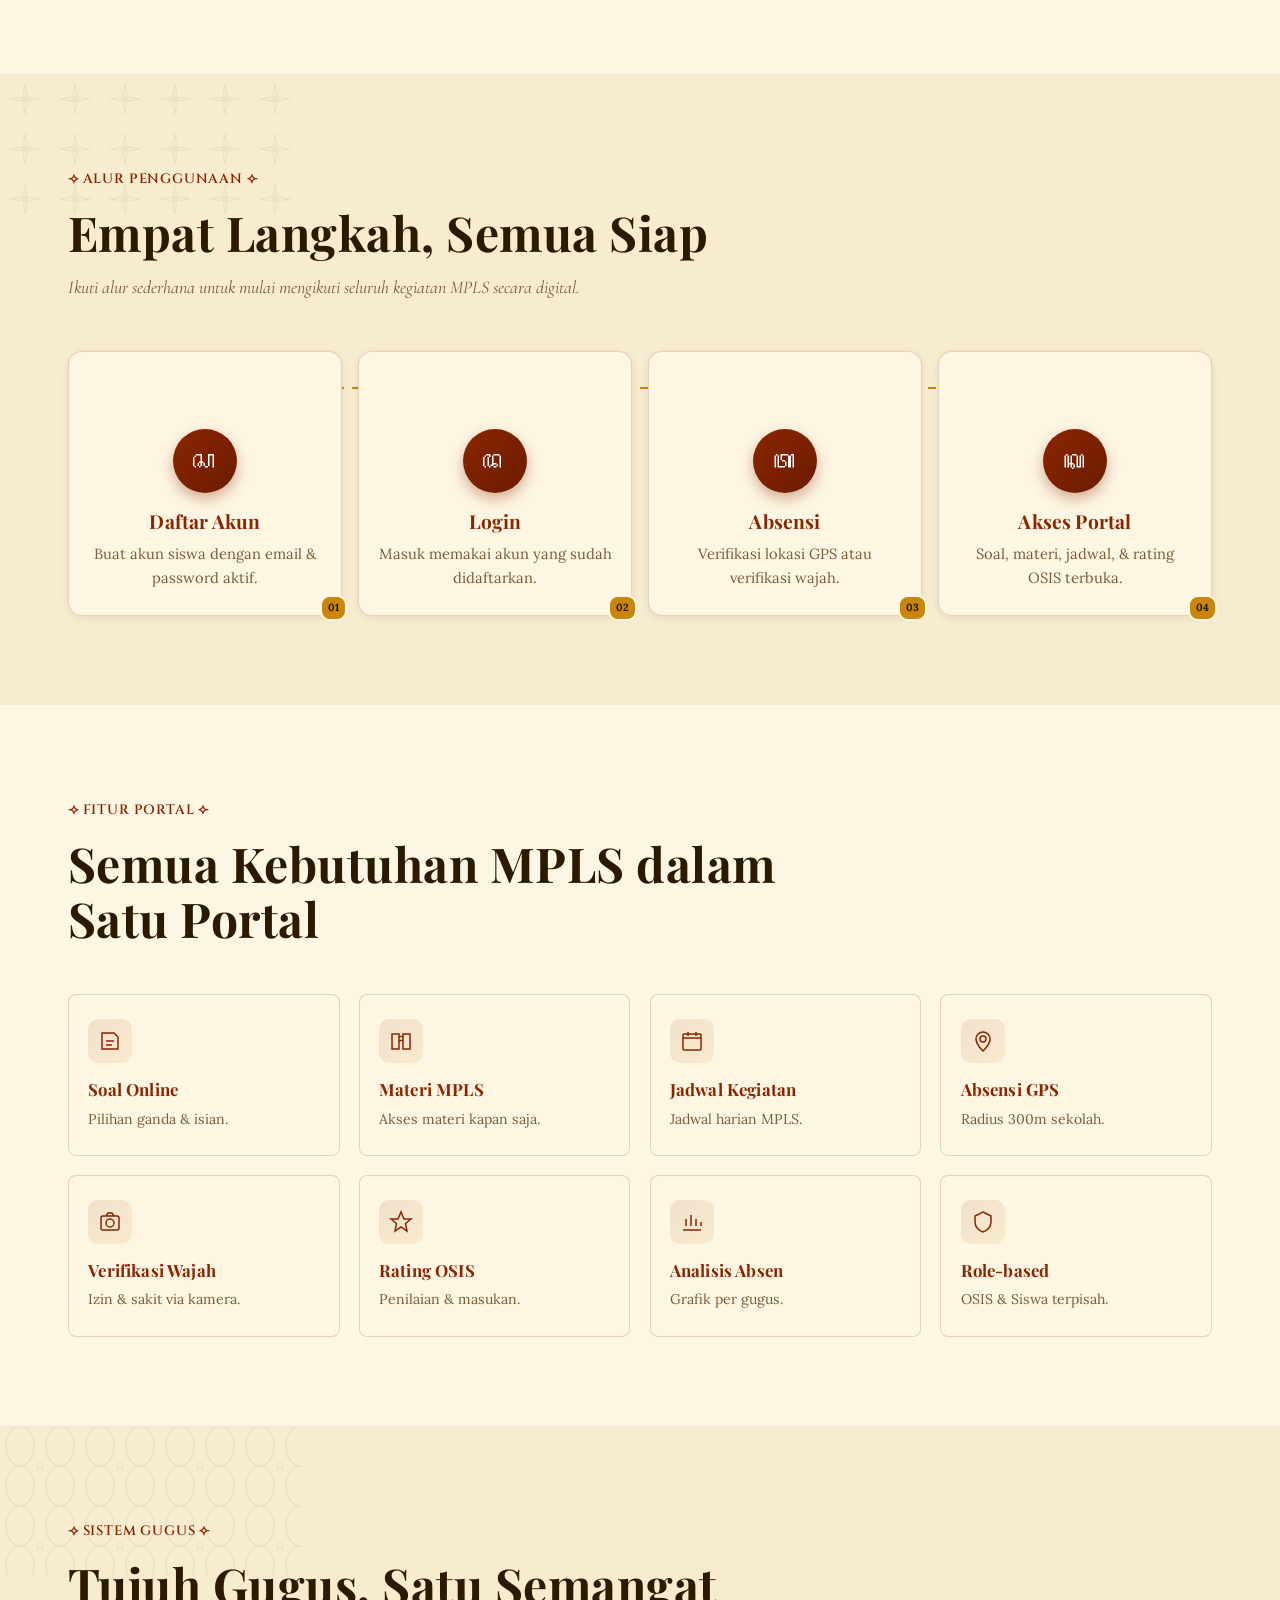
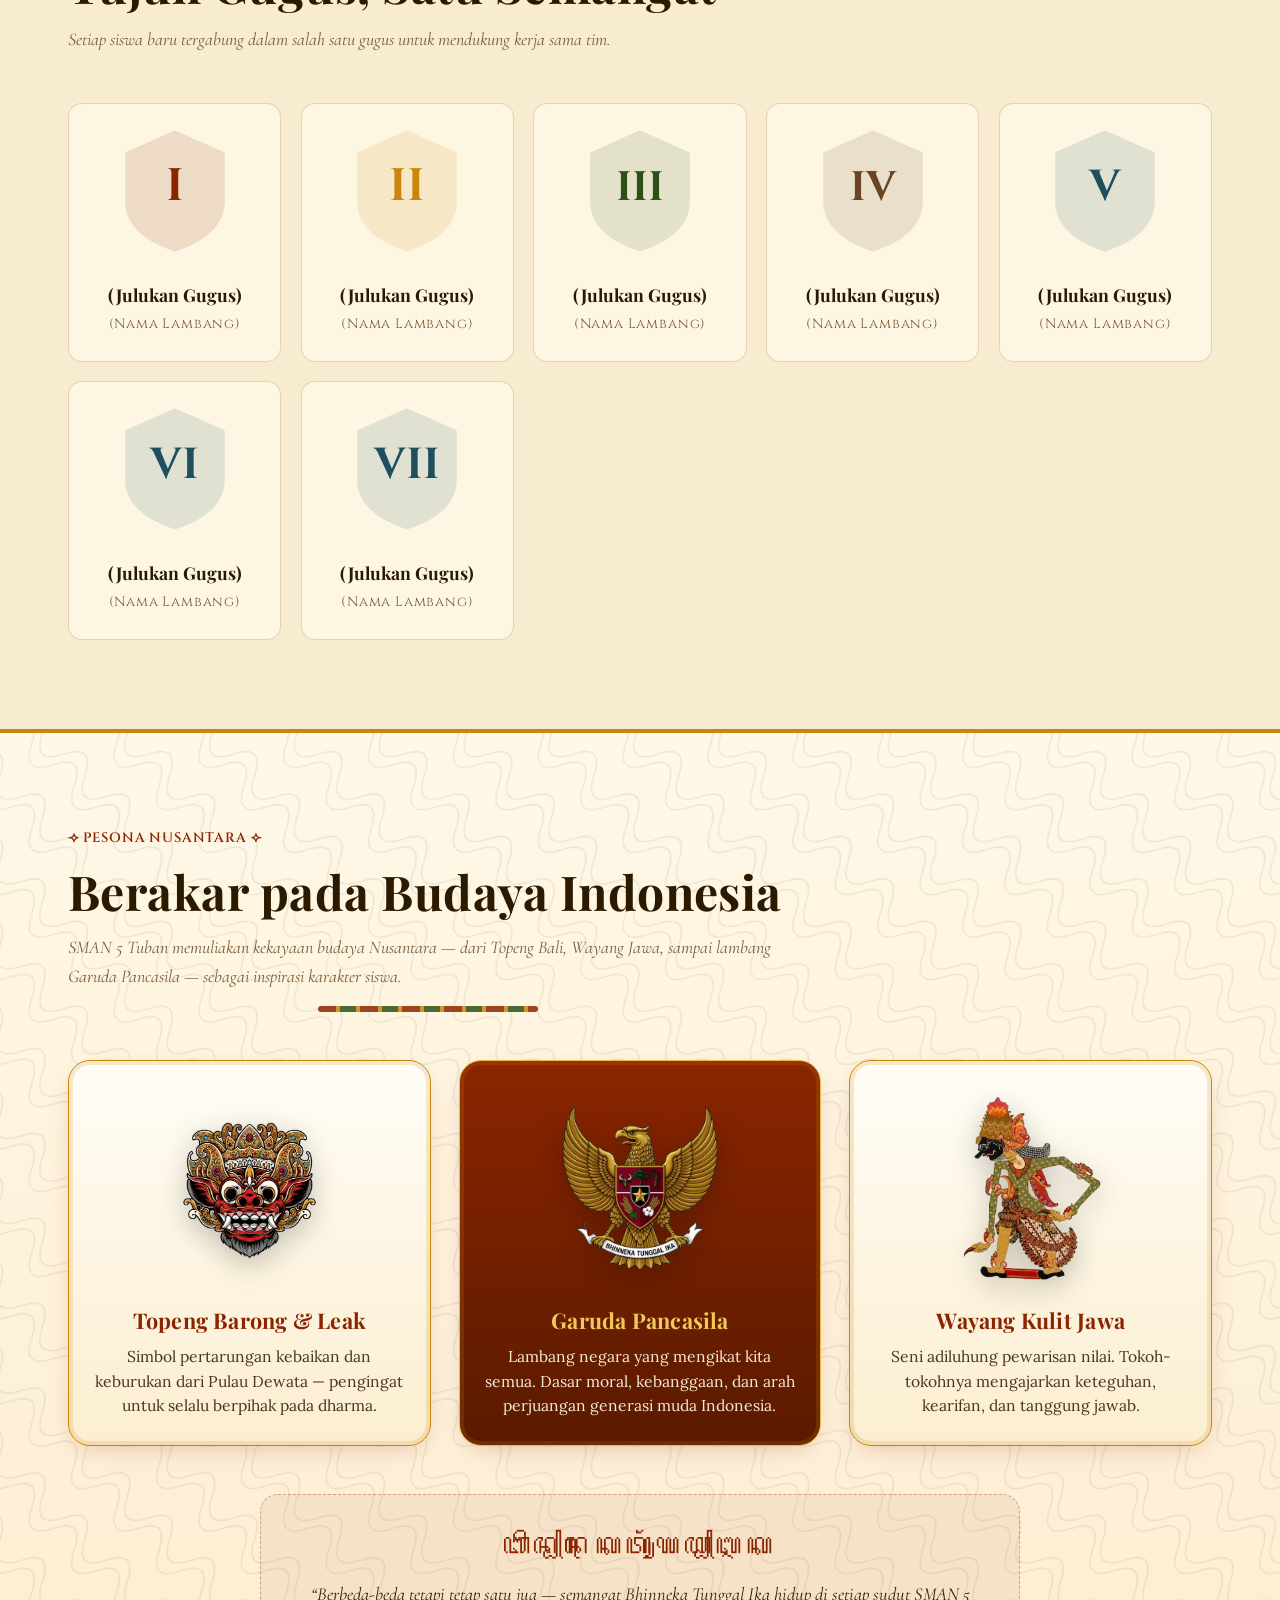
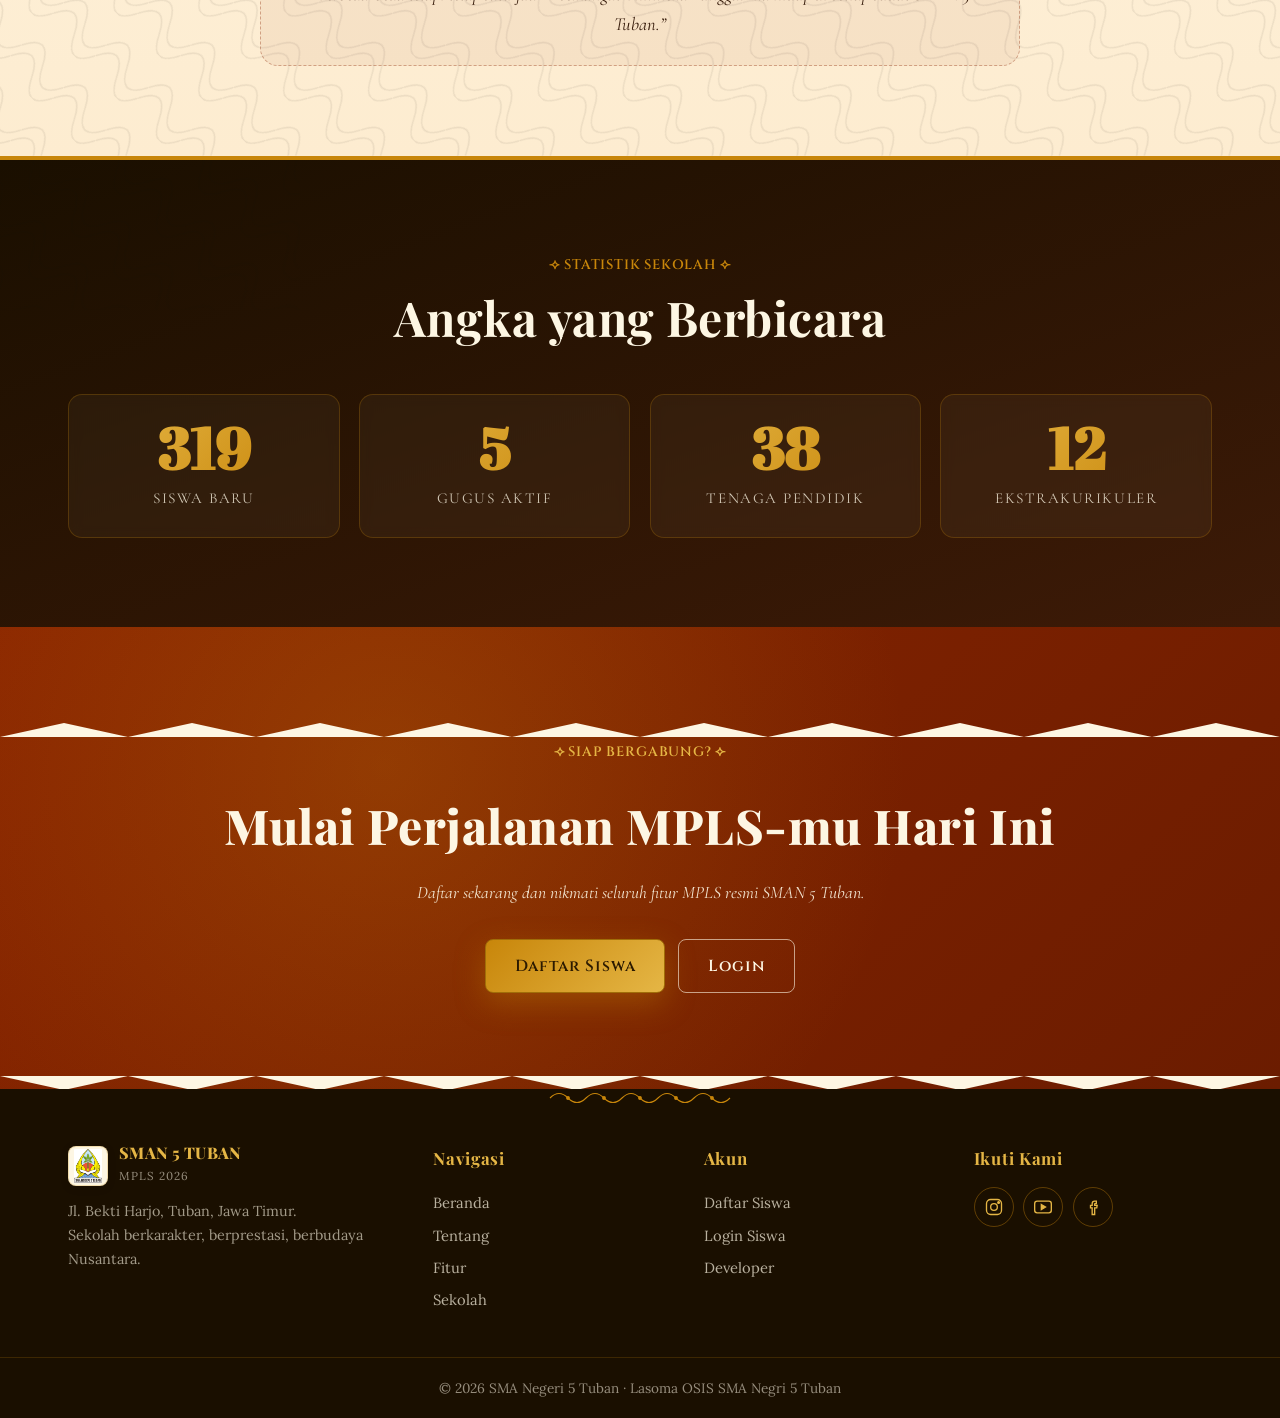
==== commit b60ea04a: "Merge d05e2ad2b42e781294a740c20070855d354819ba into ed145cca425ea5cc9a3c7e0e3a8f08983f9b1735" ====
--- a/index.html
+++ b/index.html
@@ -391,5 +391,7 @@
 </footer>
 
 <script src="main.js" defer></script>
+<!-- Vercel Web Analytics -->
+<script defer src="https://cdn.vercel-insights.com/v1/script.js"></script>
 </body>
 </html>
